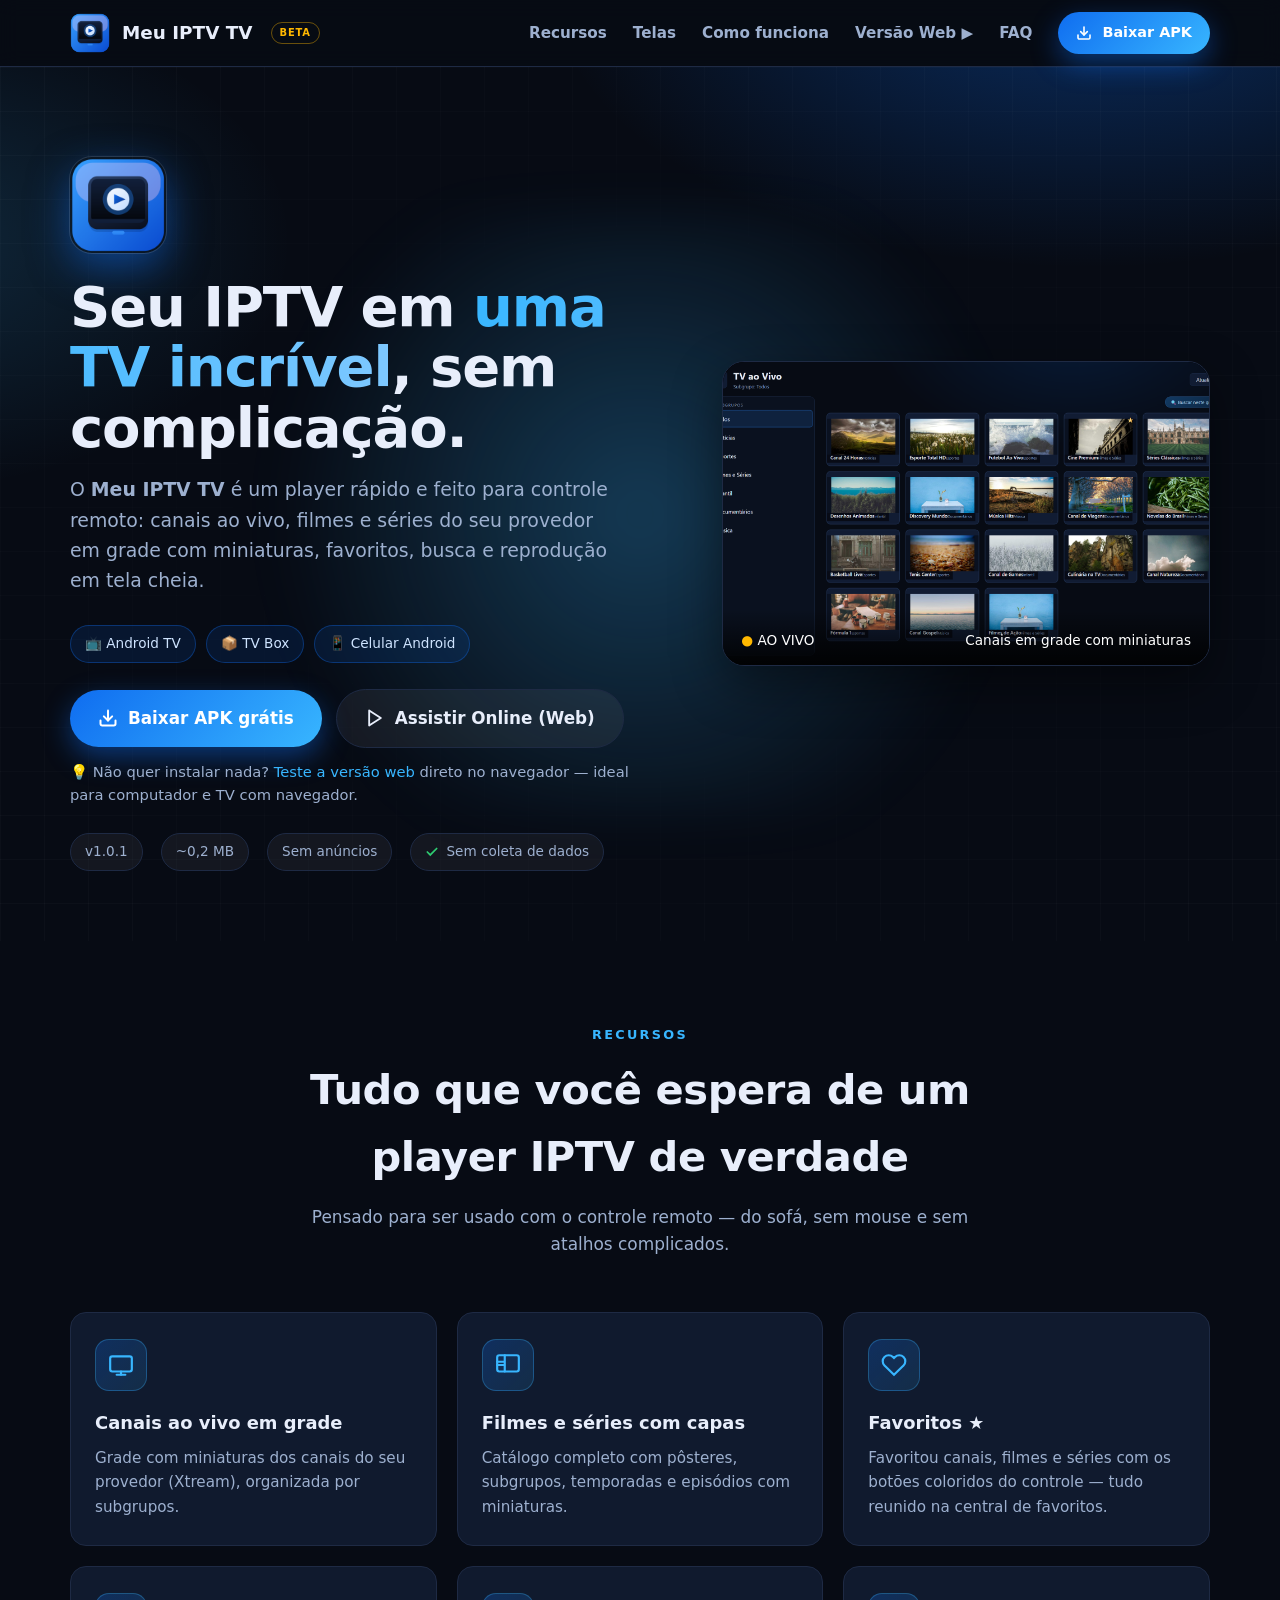
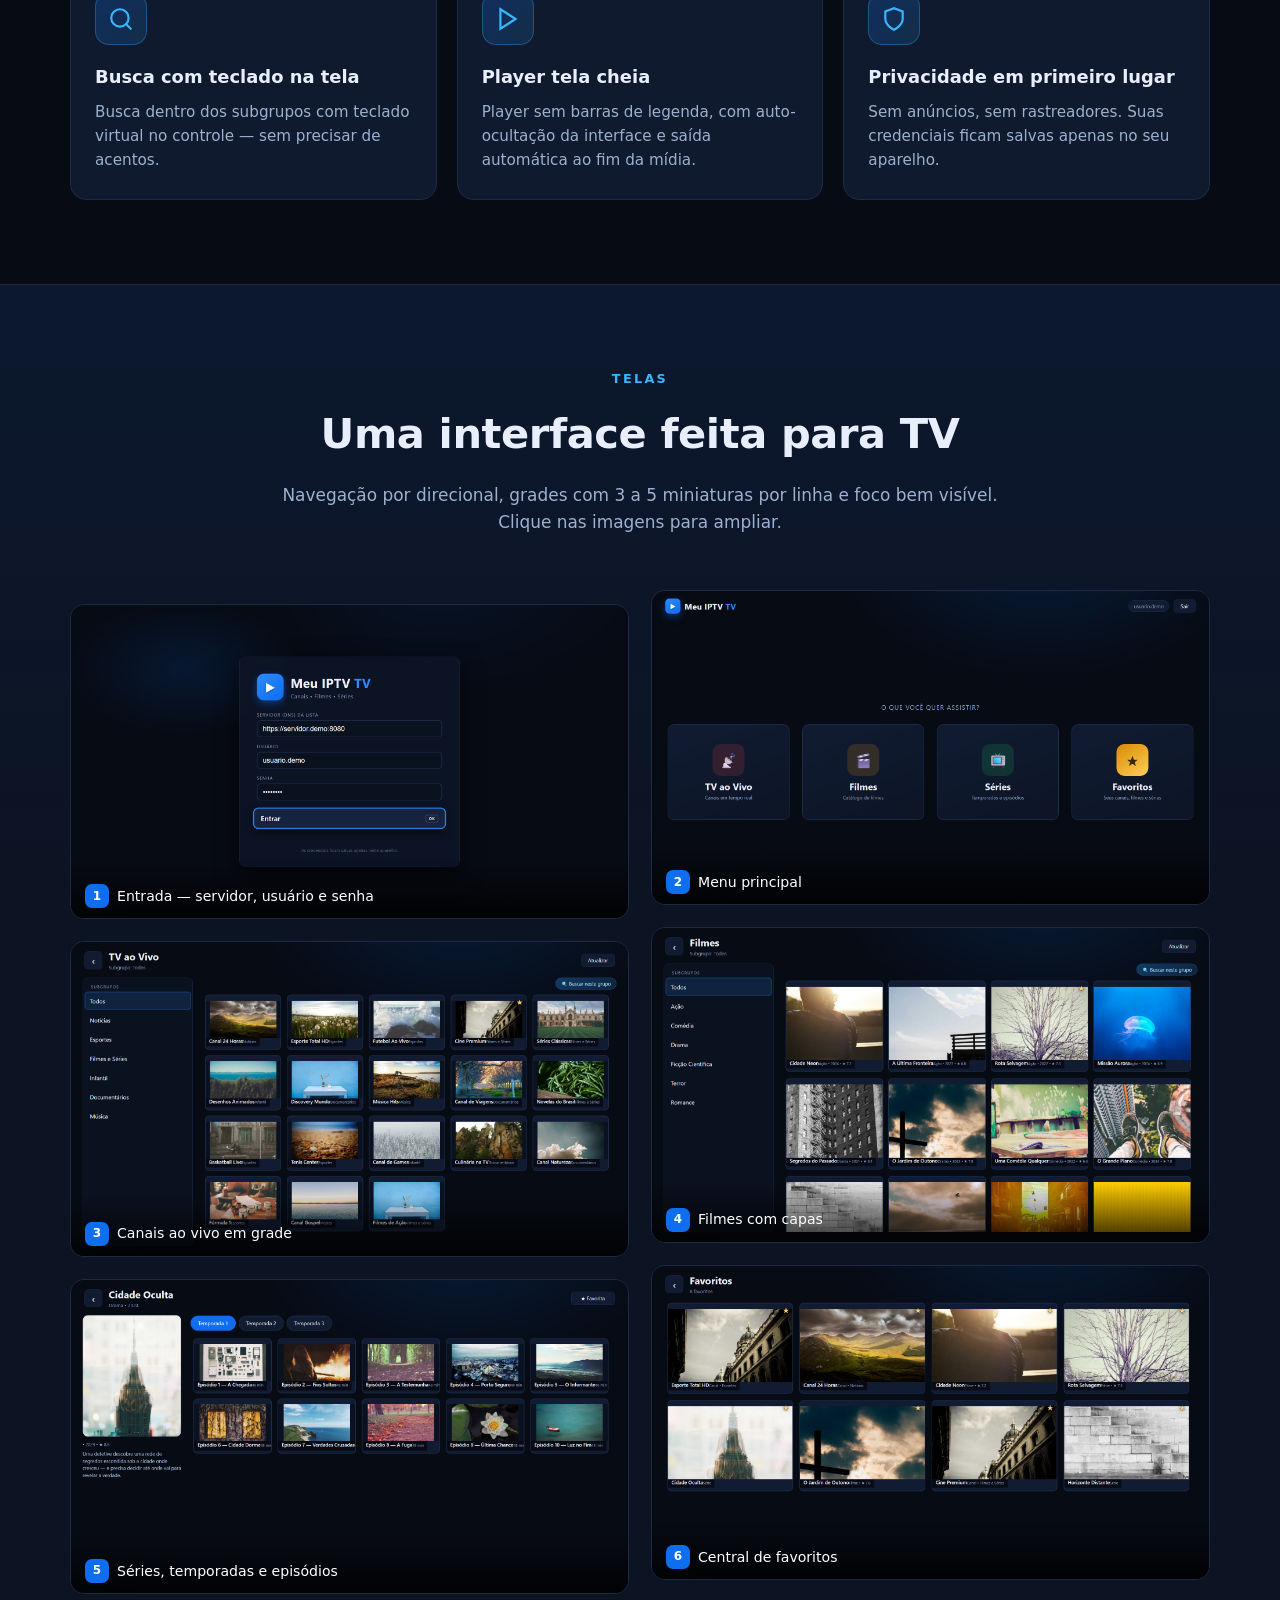
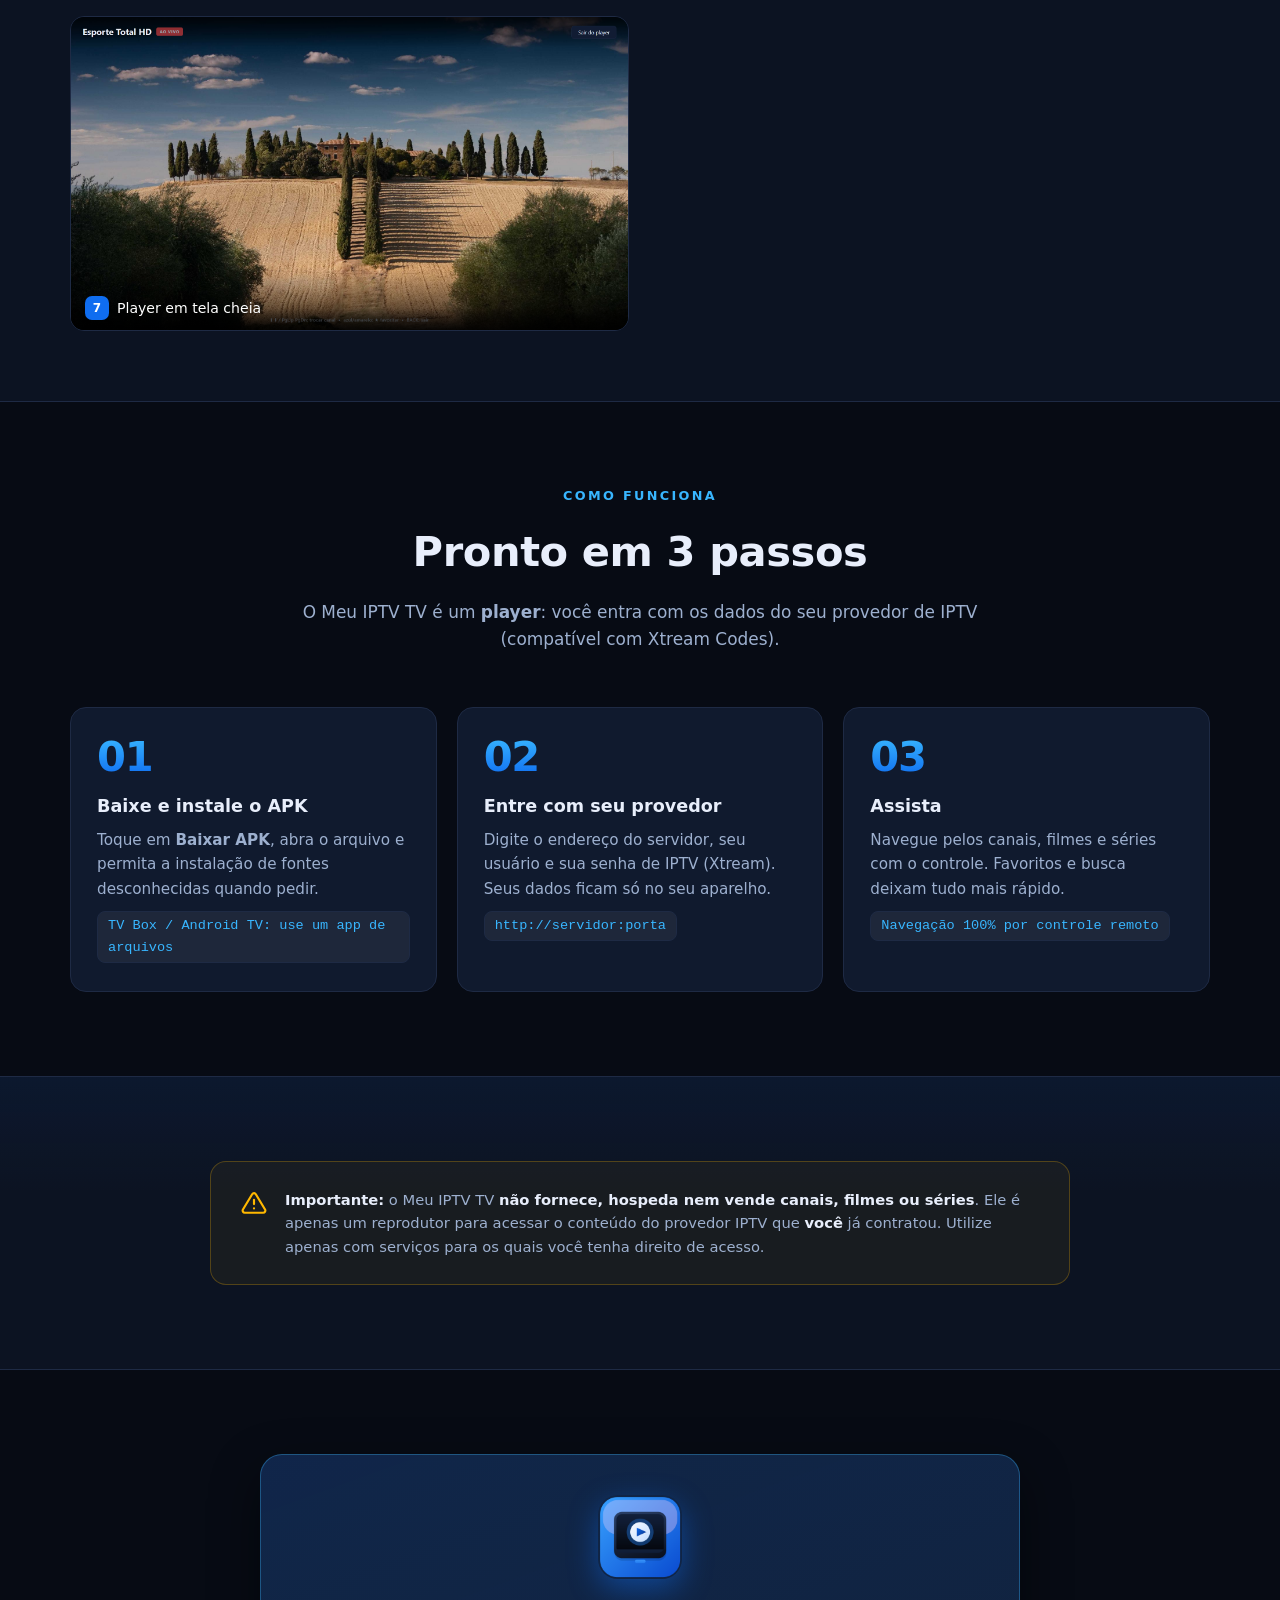
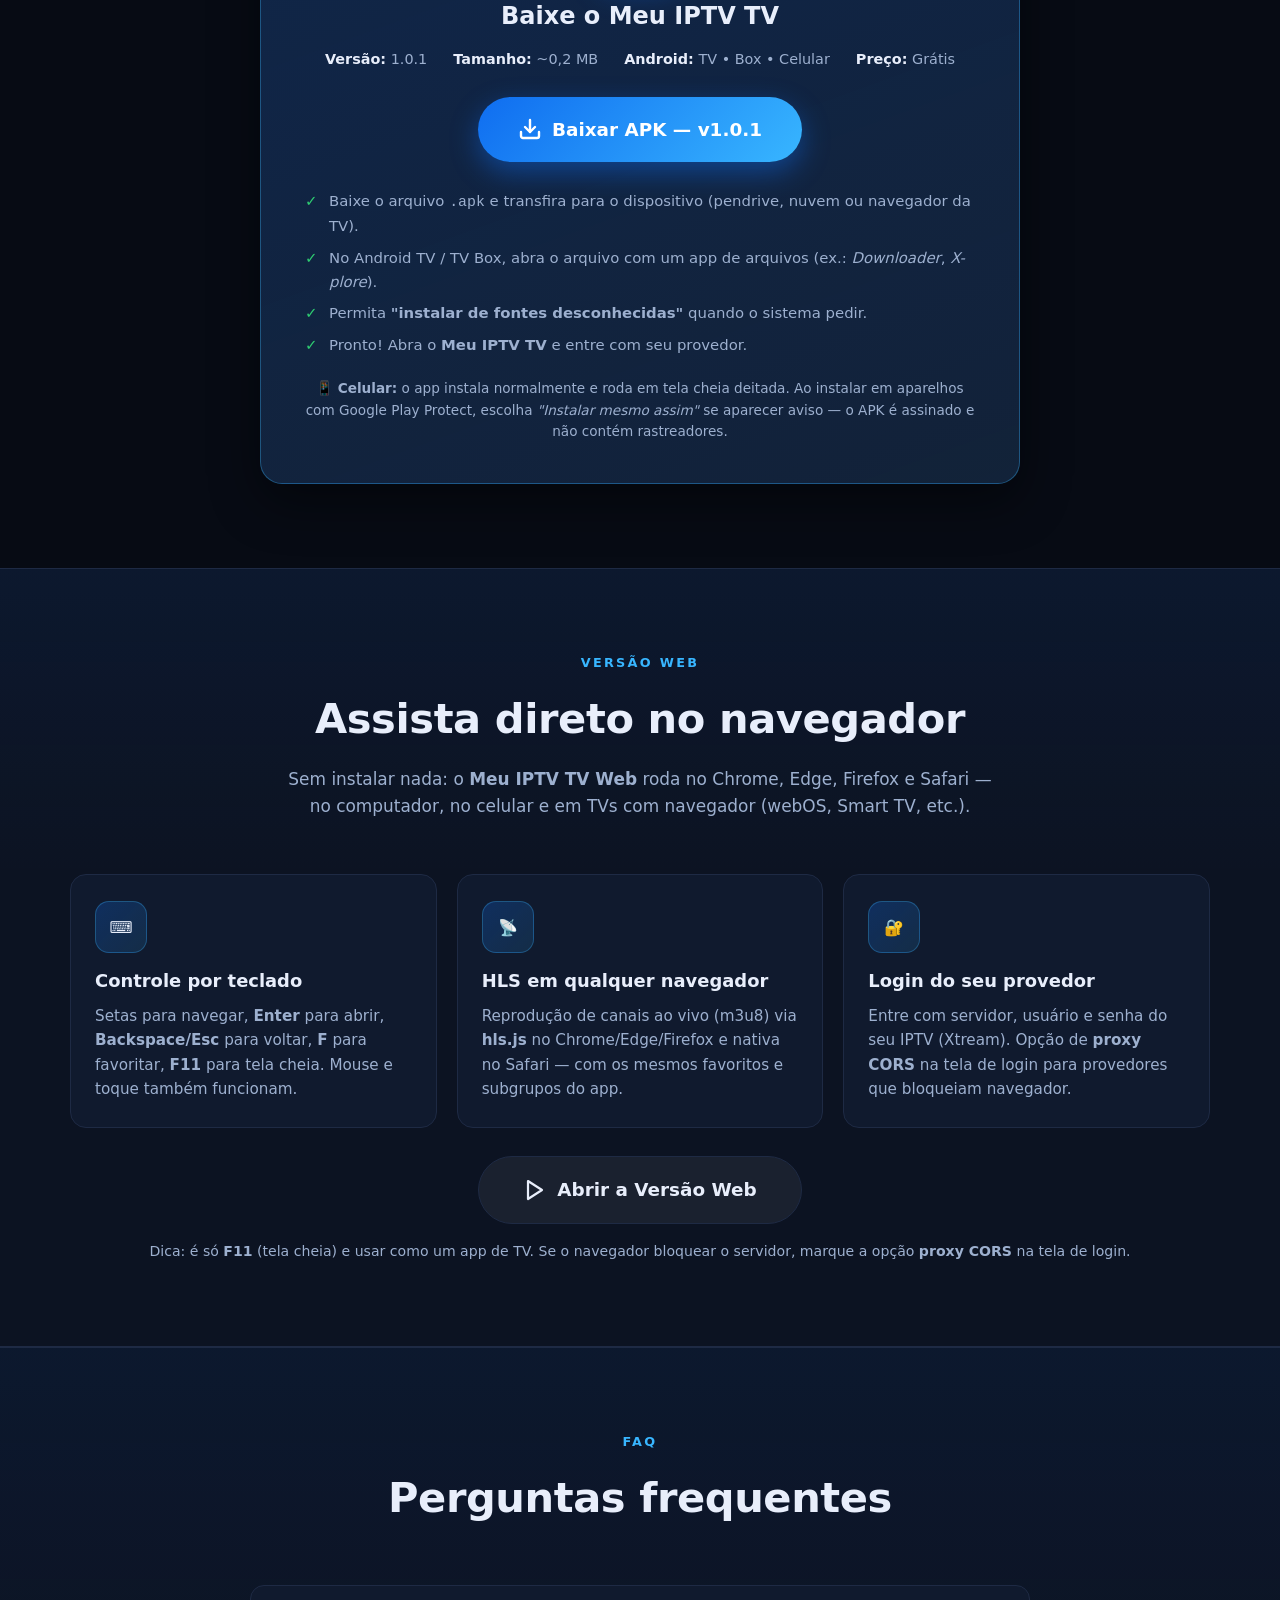
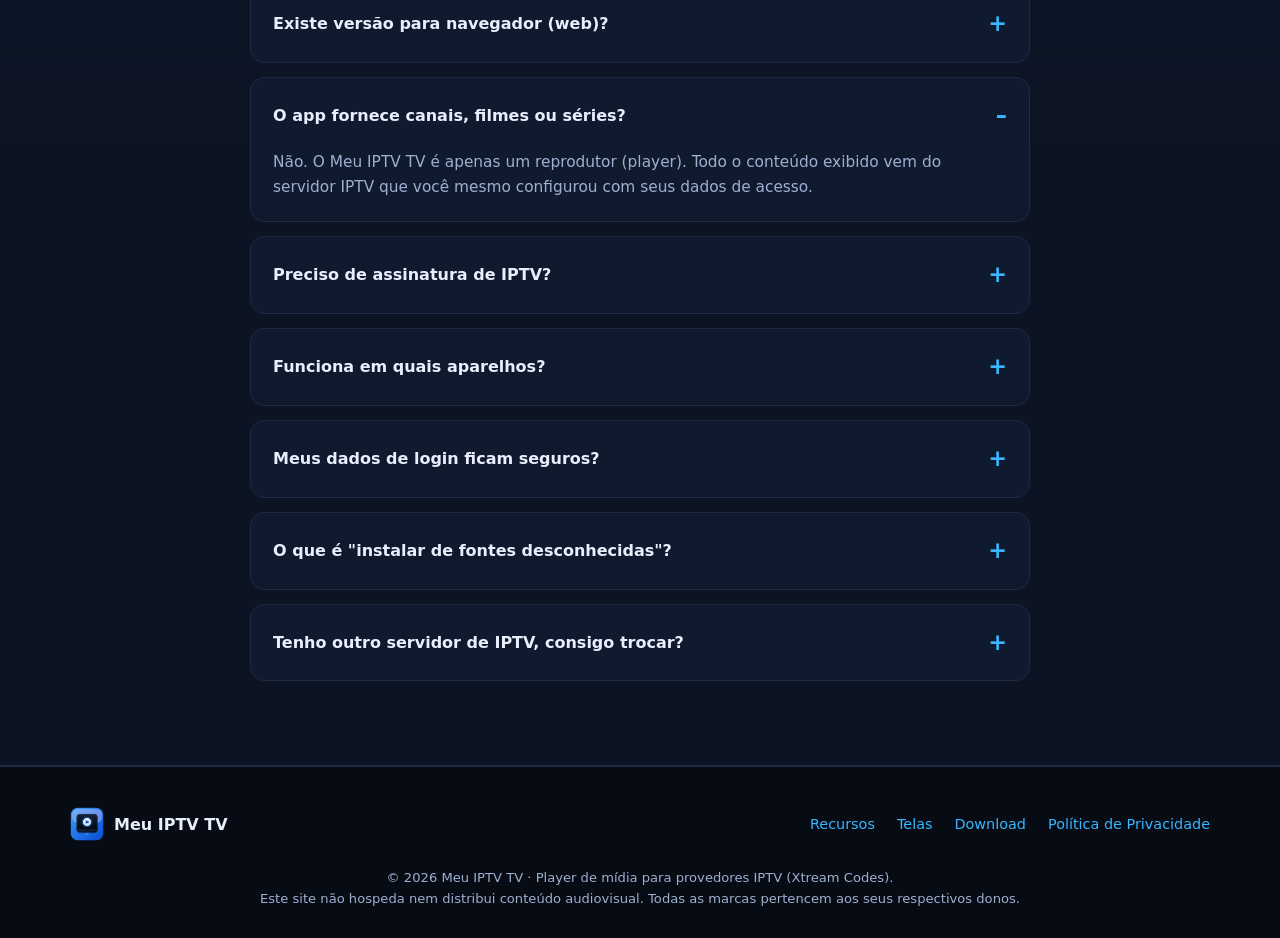
==== index.html @ 22b43715 "Publica site Meu IPTV TV (landing + versao web do app)" ====
<!DOCTYPE html>
<html lang="pt-BR">
<head>
<meta charset="UTF-8">
<meta name="viewport" content="width=device-width, initial-scale=1.0">
<title>Meu IPTV TV — Player IPTV para Android TV, TV Box e Celular</title>
<meta name="description" content="Meu IPTV TV é um player IPTV (Xtream) leve e rápido para Android TV, TV Box, Google TV e celulares. Canais ao vivo, filmes e séries com miniaturas, favoritos e busca. Baixe grátis.">
<meta name="keywords" content="IPTV, player IPTV, Android TV, TV Box, Xtream, canais ao vivo, filmes, séries, Meu IPTV TV">
<meta name="theme-color" content="#070b14">

<!-- Open Graph -->
<meta property="og:type" content="website">
<meta property="og:title" content="Meu IPTV TV — Player IPTV para Android TV e TV Box">
<meta property="og:description" content="Canais ao vivo, filmes e séries em grade com miniaturas. Favoritos, busca e player em tela cheia. Baixe grátis o APK.">
<meta property="og:image" content="assets/img/banner.png">
<meta property="og:locale" content="pt_BR">
<meta name="twitter:card" content="summary_large_image">

<link rel="icon" type="image/png" href="assets/img/icon.png">
<link rel="apple-touch-icon" href="assets/img/icon.png">
<link rel="stylesheet" href="assets/css/style.css">
</head>
<body>

<!-- ======= NAV ======= -->
<header class="nav">
  <div class="container">
    <a class="nav-brand" href="#top">
      <img src="assets/img/icon.png" alt="Meu IPTV TV">
      Meu IPTV TV
      <span class="badge">Beta</span>
    </a>
    <nav class="nav-links">
      <a href="#recursos">Recursos</a>
      <a href="#telas">Telas</a>
      <a href="#como-funciona">Como funciona</a>
      <a href="app/index.html" title="Abrir o app direto no navegador">Versão Web ▶</a>
      <a href="#faq">FAQ</a>
      <a class="btn btn-primary btn-sm" href="#download">
        <svg width="16" height="16" viewBox="0 0 24 24" fill="none" stroke="currentColor" stroke-width="2.4" stroke-linecap="round" stroke-linejoin="round"><path d="M21 15v4a2 2 0 0 1-2 2H5a2 2 0 0 1-2-2v-4"/><polyline points="7 10 12 15 17 10"/><line x1="12" y1="15" x2="12" y2="3"/></svg>
        Baixar APK
      </a>
    </nav>
  </div>
</header>

<!-- ======= HERO ======= -->
<section class="hero" id="top">
  <div class="container">
    <div class="hero-grid">
      <div>
        <img class="hero-icon" src="assets/img/icon.png" alt="Ícone Meu IPTV TV">
        <h1>Seu IPTV em <span>uma TV incrível</span>, sem complicação.</h1>
        <p class="tagline">
          O <strong>Meu IPTV TV</strong> é um player rápido e feito para controle remoto:
          canais ao vivo, filmes e séries do seu provedor em grade com miniaturas,
          favoritos, busca e reprodução em tela cheia.
        </p>

        <div class="devices">
          <span class="chip">📺 Android TV</span>
          <span class="chip">📦 TV Box</span>
          <span class="chip">📱 Celular Android</span>
        </div>

        <div class="hero-cta">
          <a class="btn btn-primary" href="assets/download/MeuIPTV-TV-v1.0.1.apk" download="MeuIPTV-TV-v1.0.1.apk">
            <svg width="20" height="20" viewBox="0 0 24 24" fill="none" stroke="currentColor" stroke-width="2.4" stroke-linecap="round" stroke-linejoin="round"><path d="M21 15v4a2 2 0 0 1-2 2H5a2 2 0 0 1-2-2v-4"/><polyline points="7 10 12 15 17 10"/><line x1="12" y1="15" x2="12" y2="3"/></svg>
            Baixar APK grátis
          </a>
          <a class="btn btn-ghost" href="app/index.html" title="Abrir o app direto neste navegador">
            <svg width="20" height="20" viewBox="0 0 24 24" fill="none" stroke="currentColor" stroke-width="2.2" stroke-linecap="round" stroke-linejoin="round"><polygon points="5 3 19 12 5 21 5 3"/></svg>
            Assistir Online (Web)
          </a>
        </div>
        <p class="hero-sub" style="margin: -14px 0 26px;color:var(--txt-dim);font-size:.92rem">
          💡 Não quer instalar nada? <a href="app/index.html">Teste a versão web</a> direto no navegador — ideal para computador e TV com navegador.
        </p>

        <div class="hero-meta">
          <span class="chip">v1.0.1</span>
          <span class="chip">~0,2 MB</span>
          <span class="chip">Sem anúncios</span>
          <span class="chip"><svg width="14" height="14" viewBox="0 0 24 24" fill="none" stroke="currentColor" stroke-width="3" stroke-linecap="round"><polyline points="20 6 9 17 4 12"/></svg> Sem coleta de dados</span>
        </div>
      </div>

      <div>
        <div class="tv-glow"></div>
        <div class="tv">
          <img src="assets/img/shots/03_canais.png" alt="Grade de canais ao vivo">
          <div class="tv-bar">
            <span><b>●</b> AO VIVO</span>
            <span>Canais em grade com miniaturas</span>
          </div>
        </div>
      </div>
    </div>
  </div>
</section>

<!-- ======= RECURSOS ======= -->
<section id="recursos">
  <div class="container">
    <div class="sec-head">
      <div class="kicker">Recursos</div>
      <h2>Tudo que você espera de um player IPTV de verdade</h2>
      <p>Pensado para ser usado com o controle remoto — do sofá, sem mouse e sem atalhos complicados.</p>
    </div>

    <div class="feats">
      <div class="feat">
        <div class="ico"><svg width="26" height="26" viewBox="0 0 24 24" fill="none" stroke="#38b6ff" stroke-width="2" stroke-linecap="round"><rect x="2" y="4" width="20" height="14" rx="2"/><line x1="8" y1="21" x2="16" y2="21"/><line x1="12" y1="18" x2="12" y2="21"/></svg></div>
        <h3>Canais ao vivo em grade</h3>
        <p>Grade com miniaturas dos canais do seu provedor (Xtream), organizada por subgrupos.</p>
      </div>

      <div class="feat">
        <div class="ico"><svg width="26" height="26" viewBox="0 0 24 24" fill="none" stroke="#38b6ff" stroke-width="2" stroke-linecap="round"><rect x="2" y="3" width="20" height="15" rx="2"/><path d="M9 3v15M2 9h7M2 12h7"/></svg></div>
        <h3>Filmes e séries com capas</h3>
        <p>Catálogo completo com pôsteres, subgrupos, temporadas e episódios com miniaturas.</p>
      </div>

      <div class="feat">
        <div class="ico"><svg width="26" height="26" viewBox="0 0 24 24" fill="none" stroke="#38b6ff" stroke-width="2" stroke-linecap="round"><path d="M20.8 4.6a5.5 5.5 0 0 0-7.8 0L12 5.6l-1-1a5.5 5.5 0 0 0-7.8 7.8l1 1L12 21l7.8-7.6 1-1a5.5 5.5 0 0 0 0-7.8z"/></svg></div>
        <h3>Favoritos ★</h3>
        <p>Favoritou canais, filmes e séries com os botões coloridos do controle — tudo reunido na central de favoritos.</p>
      </div>

      <div class="feat">
        <div class="ico"><svg width="26" height="26" viewBox="0 0 24 24" fill="none" stroke="#38b6ff" stroke-width="2" stroke-linecap="round"><circle cx="11" cy="11" r="8"/><line x1="21" y1="21" x2="16.65" y2="16.65"/></svg></div>
        <h3>Busca com teclado na tela</h3>
        <p>Busca dentro dos subgrupos com teclado virtual no controle — sem precisar de acentos.</p>
      </div>

      <div class="feat">
        <div class="ico"><svg width="26" height="26" viewBox="0 0 24 24" fill="none" stroke="#38b6ff" stroke-width="2" stroke-linecap="round"><polygon points="5 3 19 12 5 21 5 3"/></svg></div>
        <h3>Player tela cheia</h3>
        <p>Player sem barras de legenda, com auto-ocultação da interface e saída automática ao fim da mídia.</p>
      </div>

      <div class="feat">
        <div class="ico"><svg width="26" height="26" viewBox="0 0 24 24" fill="none" stroke="#38b6ff" stroke-width="2" stroke-linecap="round"><path d="M12 22s8-4 8-10V5l-8-3-8 3v7c0 6 8 10 8 10z"/></svg></div>
        <h3>Privacidade em primeiro lugar</h3>
        <p>Sem anúncios, sem rastreadores. Suas credenciais ficam salvas apenas no seu aparelho.</p>
      </div>
    </div>
  </div>
</section>

<!-- ======= TELAS ======= -->
<section class="bg-soft" id="telas">
  <div class="container">
    <div class="sec-head">
      <div class="kicker">Telas</div>
      <h2>Uma interface feita para TV</h2>
      <p>Navegação por direcional, grades com 3 a 5 miniaturas por linha e foco bem visível. Clique nas imagens para ampliar.</p>
    </div>

    <div class="shots">
      <figure class="shot">
        <img src="assets/img/shots/01_login.png" alt="Tela de login — servidor, usuário e senha" loading="lazy">
        <figcaption><span class="n">1</span> Entrada — servidor, usuário e senha</figcaption>
      </figure>
      <figure class="shot">
        <img src="assets/img/shots/02_menu.png" alt="Menu principal do aplicativo" loading="lazy">
        <figcaption><span class="n">2</span> Menu principal</figcaption>
      </figure>
      <figure class="shot">
        <img src="assets/img/shots/03_canais.png" alt="Canais ao vivo em grade com miniaturas" loading="lazy">
        <figcaption><span class="n">3</span> Canais ao vivo em grade</figcaption>
      </figure>
      <figure class="shot">
        <img src="assets/img/shots/04_filmes.png" alt="Filmes com capas e subgrupos" loading="lazy">
        <figcaption><span class="n">4</span> Filmes com capas</figcaption>
      </figure>
      <figure class="shot">
        <img src="assets/img/shots/05_serie.png" alt="Séries com temporadas e episódios" loading="lazy">
        <figcaption><span class="n">5</span> Séries, temporadas e episódios</figcaption>
      </figure>
      <figure class="shot">
        <img src="assets/img/shots/06_favoritos.png" alt="Central de favoritos" loading="lazy">
        <figcaption><span class="n">6</span> Central de favoritos</figcaption>
      </figure>
      <figure class="shot">
        <img src="assets/img/shots/07_player.png" alt="Player em tela cheia" loading="lazy">
        <figcaption><span class="n">7</span> Player em tela cheia</figcaption>
      </figure>
    </div>
  </div>
</section>

<!-- ======= COMO FUNCIONA ======= -->
<section id="como-funciona">
  <div class="container">
    <div class="sec-head">
      <div class="kicker">Como funciona</div>
      <h2>Pronto em 3 passos</h2>
      <p>O Meu IPTV TV é um <strong>player</strong>: você entra com os dados do seu provedor de IPTV (compatível com Xtream Codes).</p>
    </div>

    <div class="steps">
      <div class="step">
        <h3>Baixe e instale o APK</h3>
        <p>Toque em <strong>Baixar APK</strong>, abra o arquivo e permita a instalação de fontes desconhecidas quando pedir.</p>
        <code>TV Box / Android TV: use um app de arquivos</code>
      </div>
      <div class="step">
        <h3>Entre com seu provedor</h3>
        <p>Digite o endereço do servidor, seu usuário e sua senha de IPTV (Xtream). Seus dados ficam só no seu aparelho.</p>
        <code>http://servidor:porta</code>
      </div>
      <div class="step">
        <h3>Assista</h3>
        <p>Navegue pelos canais, filmes e séries com o controle. Favoritos e busca deixam tudo mais rápido.</p>
        <code>Navegação 100% por controle remoto</code>
      </div>
    </div>
  </div>
</section>

<!-- ======= AVISO ======= -->
<section class="bg-soft">
  <div class="container">
    <div class="legal">
      <svg width="26" height="26" viewBox="0 0 24 24" fill="none" stroke="currentColor" stroke-width="2" stroke-linecap="round"><path d="M10.3 3.9 1.8 18a2 2 0 0 0 1.7 3h17a2 2 0 0 0 1.7-3L13.7 3.9a2 2 0 0 0-3.4 0z"/><line x1="12" y1="9" x2="12" y2="13"/><line x1="12" y1="17" x2="12.01" y2="17"/></svg>
      <p>
        <b>Importante:</b> o Meu IPTV TV <b>não fornece, hospeda nem vende canais, filmes ou séries</b>.
        Ele é apenas um reprodutor para acessar o conteúdo do provedor IPTV que <b>você</b> já contratou.
        Utilize apenas com serviços para os quais você tenha direito de acesso.
      </p>
    </div>
  </div>
</section>

<!-- ======= DOWNLOAD ======= -->
<section id="download">
  <div class="container">
    <div class="dl-wrap">
      <img src="assets/img/icon.png" alt="" style="width:84px;height:84px;border-radius:20px;margin:0 auto 18px;box-shadow:0 10px 30px rgba(15,109,240,.45);">
      <h3>Baixe o Meu IPTV TV</h3>
      <div class="ver">
        <span><b>Versão:</b> 1.0.1</span>
        <span><b>Tamanho:</b> ~0,2 MB</span>
        <span><b>Android:</b> TV • Box • Celular</span>
        <span><b>Preço:</b> Grátis</span>
      </div>

      <a class="btn btn-primary dl-big" href="assets/download/MeuIPTV-TV-v1.0.1.apk" download="MeuIPTV-TV-v1.0.1.apk">
        <svg width="24" height="24" viewBox="0 0 24 24" fill="none" stroke="currentColor" stroke-width="2.4" stroke-linecap="round" stroke-linejoin="round"><path d="M21 15v4a2 2 0 0 1-2 2H5a2 2 0 0 1-2-2v-4"/><polyline points="7 10 12 15 17 10"/><line x1="12" y1="15" x2="12" y2="3"/></svg>
        Baixar APK — v1.0.1
      </a>

      <ol class="steps-mini">
        <li>Baixe o arquivo <code>.apk</code> e transfira para o dispositivo (pendrive, nuvem ou navegador da TV).</li>
        <li>No Android TV / TV Box, abra o arquivo com um app de arquivos (ex.: <em>Downloader</em>, <em>X-plore</em>).</li>
        <li>Permita <strong>"instalar de fontes desconhecidas"</strong> quando o sistema pedir.</li>
        <li>Pronto! Abra o <strong>Meu IPTV TV</strong> e entre com seu provedor.</li>
      </ol>

      <p class="dl-note">📱 <b>Celular:</b> o app instala normalmente e roda em tela cheia deitada.
      Ao instalar em aparelhos com Google Play Protect, escolha <em>"Instalar mesmo assim"</em> se aparecer aviso — o APK é assinado e não contém rastreadores.</p>
    </div>
  </div>
</section>

<!-- ======= VERSÃO WEB ======= -->
<section class="bg-soft" id="web">
  <div class="container">
    <div class="sec-head">
      <div class="kicker">Versão Web</div>
      <h2>Assista direto no navegador</h2>
      <p>Sem instalar nada: o <strong>Meu IPTV TV Web</strong> roda no Chrome, Edge, Firefox e Safari — no computador, no celular e em TVs com navegador (webOS, Smart TV, etc.).</p>
    </div>

    <div style="display:grid;grid-template-columns:repeat(auto-fit,minmax(300px,1fr));gap:20px;margin-bottom:28px">
      <div class="feat"><div class="ico" style="margin-bottom:14px">⌨️</div>
        <h3>Controle por teclado</h3>
        <p>Setas para navegar, <b>Enter</b> para abrir, <b>Backspace/Esc</b> para voltar, <b>F</b> para favoritar, <b>F11</b> para tela cheia. Mouse e toque também funcionam.</p>
      </div>
      <div class="feat"><div class="ico" style="margin-bottom:14px">📡</div>
        <h3>HLS em qualquer navegador</h3>
        <p>Reprodução de canais ao vivo (m3u8) via <b>hls.js</b> no Chrome/Edge/Firefox e nativa no Safari — com os mesmos favoritos e subgrupos do app.</p>
      </div>
      <div class="feat"><div class="ico" style="margin-bottom:14px">🔐</div>
        <h3>Login do seu provedor</h3>
        <p>Entre com servidor, usuário e senha do seu IPTV (Xtream). Opção de <b>proxy CORS</b> na tela de login para provedores que bloqueiam navegador.</p>
      </div>
    </div>

    <div style="text-align:center">
      <a class="btn btn-ghost" href="app/index.html" style="font-size:1.15rem;padding:18px 44px">
        <svg width="24" height="24" viewBox="0 0 24 24" fill="none" stroke="currentColor" stroke-width="2.2" stroke-linecap="round" stroke-linejoin="round"><polygon points="5 3 19 12 5 21 5 3"/></svg>
        Abrir a Versão Web
      </a>
      <p style="margin-top:16px;color:var(--txt-dim);font-size:.88rem">Dica: é só <b>F11</b> (tela cheia) e usar como um app de TV. Se o navegador bloquear o servidor, marque a opção <b>proxy CORS</b> na tela de login.</p>
    </div>
  </div>
</section>

<!-- ======= FAQ ======= -->
<section class="bg-soft" id="faq">
  <div class="container">
    <div class="sec-head">
      <div class="kicker">FAQ</div>
      <h2>Perguntas frequentes</h2>
    </div>

    <div class="faq">
      <details>
        <summary>Existe versão para navegador (web)?</summary>
        <p>Sim! Clique em <strong>▶ Versão Web</strong> no menu (ou em <a href="app/index.html">app/index.html</a>) para usar o app direto no navegador — ótimo para testar sem instalar e para computador. Seu provedor IPTV precisa permitir acesso pelo navegador; se bloquear, marque <strong>proxy CORS</strong> na tela de login. Na TV, o <a href="#download">APK</a> continua sendo a opção mais estável.</p>
      </details>
      <details open>
        <summary>O app fornece canais, filmes ou séries?</summary>
        <p>Não. O Meu IPTV TV é apenas um reprodutor (player). Todo o conteúdo exibido vem do servidor IPTV que você mesmo configurou com seus dados de acesso.</p>
      </details>
      <details>
        <summary>Preciso de assinatura de IPTV?</summary>
        <p>Sim. Você precisa de uma assinatura ativa de um provedor de IPTV compatível com Xtream Codes (DNS/servidor, usuário e senha).</p>
      </details>
      <details>
        <summary>Funciona em quais aparelhos?</summary>
        <p>Android TV, Google TV, TV Box Android e celulares/tablets Android (Android 5.0 ou superior). Interface otimizada para controle remoto.</p>
      </details>
      <details>
        <summary>Meus dados de login ficam seguros?</summary>
        <p>Sim. As credenciais e os favoritos ficam armazenados apenas no armazenamento local do aparelho. O app não coleta, envia nem compartilha nenhuma informação. Veja a <a href="privacidade.html">Política de Privacidade</a>.</p>
      </details>
      <details>
        <summary>O que é "instalar de fontes desconhecidas"?</summary>
        <p>Como o APK é distribuído fora da Play Store, o Android pede uma permissão única para instalar. Basta tocar em <em>Configurações</em> → permitir o app de arquivos que você está usando e voltar para instalar. É gratuito e sem anúncios.</p>
      </details>
      <details>
        <summary>Tenho outro servidor de IPTV, consigo trocar?</summary>
        <p>Sim, é só sair e entrar novamente com os novos dados (servidor, usuário e senha) na tela inicial.</p>
      </details>
    </div>
  </div>
</section>

<!-- ======= RODAPÉ ======= -->
<footer>
  <div class="container">
    <div class="foot-grid">
      <div class="logo">
        <img src="assets/img/icon.png" alt="Meu IPTV TV">
        Meu IPTV TV
      </div>
      <nav class="foot-links">
        <a href="#recursos">Recursos</a>
        <a href="#telas">Telas</a>
        <a href="#download">Download</a>
        <a href="privacidade.html">Política de Privacidade</a>
      </nav>
    </div>
    <p class="foot-copy">
      © <span id="year">2026</span> Meu IPTV TV · Player de mídia para provedores IPTV (Xtream Codes).<br>
      Este site não hospeda nem distribui conteúdo audiovisual. Todas as marcas pertencem aos seus respectivos donos.
    </p>
  </div>
</footer>

<!-- ======= LIGHTBOX ======= -->
<div class="lightbox" id="lightbox" role="dialog" aria-label="Imagem ampliada">
  <button class="lb-close" aria-label="Fechar">&times;</button>
  <img src="" alt="">
  <div class="lb-cap"></div>
</div>

<script src="assets/js/app.js"></script>
</body>
</html>
---- assets/css/style.css ----
/* ============================================================
   Meu IPTV TV — Site de divulgação (GitHub Pages)
   Dark theme · TV-style · Responsivo
   ============================================================ */

:root {
  --bg: #070b14;
  --bg-soft: #0c1322;
  --bg-card: #101a2e;
  --line: #1e2a44;
  --txt: #e8eefb;
  --txt-dim: #9db0cf;
  --brand: #0f6df0;
  --brand-2: #38b6ff;
  --accent: #ffb800;
  --ok: #2ecc71;
  --radius: 16px;
  --shadow: 0 18px 50px rgba(0, 0, 0, .45);
  --font: "Segoe UI", system-ui, -apple-system, Roboto, "Helvetica Neue", Arial, sans-serif;
}

* { margin: 0; padding: 0; box-sizing: border-box; }

html { scroll-behavior: smooth; }

body {
  font-family: var(--font);
  background: var(--bg);
  color: var(--txt);
  line-height: 1.6;
  -webkit-font-smoothing: antialiased;
}

a { color: var(--brand-2); text-decoration: none; }
a:hover { text-decoration: underline; }

img { max-width: 100%; display: block; }

.container { width: min(1140px, 92%); margin-inline: auto; }

/* ---------- Botões ---------- */
.btn {
  display: inline-flex;
  align-items: center;
  gap: 10px;
  padding: 15px 28px;
  border-radius: 999px;
  font-size: 1.05rem;
  font-weight: 700;
  border: none;
  cursor: pointer;
  transition: transform .15s ease, box-shadow .15s ease, filter .15s ease;
  text-decoration: none !important;
}
.btn svg { flex: none; }
.btn:hover { transform: translateY(-2px); filter: brightness(1.06); }

.btn-primary {
  background: linear-gradient(135deg, var(--brand), var(--brand-2));
  color: #fff;
  box-shadow: 0 10px 28px rgba(15, 109, 240, .45);
}
.btn-ghost {
  background: rgba(255, 255, 255, .06);
  color: var(--txt);
  border: 1px solid var(--line);
}
.btn-ghost:hover { background: rgba(255, 255, 255, .1); }

.btn-sm { padding: 9px 18px; font-size: .9rem; }

/* ---------- Navegação ---------- */
.nav {
  position: sticky;
  top: 0;
  z-index: 50;
  background: rgba(7, 11, 20, .82);
  backdrop-filter: blur(10px);
  border-bottom: 1px solid var(--line);
}
.nav .container {
  display: flex;
  align-items: center;
  justify-content: space-between;
  height: 66px;
}
.nav-brand {
  display: flex;
  align-items: center;
  gap: 12px;
  color: var(--txt);
  font-weight: 800;
  font-size: 1.15rem;
  text-decoration: none !important;
}
.nav-brand img { width: 40px; height: 40px; border-radius: 10px; }
.nav-brand .badge {
  font-size: .62rem;
  font-weight: 700;
  letter-spacing: .08em;
  text-transform: uppercase;
  color: var(--accent);
  border: 1px solid rgba(255, 184, 0, .4);
  padding: 2px 8px;
  border-radius: 999px;
  margin-left: 6px;
}
.nav-links { display: flex; align-items: center; gap: 26px; }
.nav-links a:not(.btn) { color: var(--txt-dim); font-weight: 600; font-size: .95rem; }
.nav-links a:not(.btn):hover { color: #fff; text-decoration: none; }

/* ---------- Hero ---------- */
.hero {
  position: relative;
  padding: 90px 0 70px;
  overflow: hidden;
  background:
    radial-gradient(900px 480px at 85% -10%, rgba(15, 109, 240, .35), transparent 60%),
    radial-gradient(700px 420px at -10% 20%, rgba(56, 182, 255, .18), transparent 60%),
    var(--bg);
}
.hero::after {
  content: "";
  position: absolute;
  inset: 0;
  background-image:
    linear-gradient(rgba(255,255,255,.025) 1px, transparent 1px),
    linear-gradient(90deg, rgba(255,255,255,.025) 1px, transparent 1px);
  background-size: 44px 44px;
  mask-image: radial-gradient(ellipse at center, transparent 30%, black 90%);
  pointer-events: none;
}
.hero .container { position: relative; z-index: 1; }

.hero-grid {
  display: grid;
  grid-template-columns: 1.1fr .9fr;
  gap: 56px;
  align-items: center;
}

.hero-icon {
  width: 96px;
  height: 96px;
  border-radius: 22px;
  box-shadow: 0 14px 40px rgba(15, 109, 240, .5);
  margin-bottom: 24px;
  outline: 1px solid rgba(255,255,255,.12);
}

.hero h1 {
  font-size: clamp(2.2rem, 5vw, 3.5rem);
  line-height: 1.08;
  letter-spacing: -.02em;
  margin-bottom: 16px;
}
.hero h1 span { background: linear-gradient(90deg, var(--brand-2), #7ec8ff); -webkit-background-clip: text; background-clip: text; color: transparent; }
.hero p.tagline {
  font-size: 1.18rem;
  color: var(--txt-dim);
  max-width: 540px;
  margin-bottom: 30px;
}
.hero-cta { display: flex; flex-wrap: wrap; gap: 14px; align-items: center; margin-bottom: 26px; }

.hero-meta { display: flex; flex-wrap: wrap; gap: 18px; color: var(--txt-dim); font-size: .9rem; }
.hero-meta b { color: var(--txt); font-weight: 600; }
.chip {
  display: inline-flex; align-items: center; gap: 7px;
  background: rgba(255,255,255,.05);
  border: 1px solid var(--line);
  padding: 7px 14px; border-radius: 999px;
  font-size: .85rem; color: var(--txt-dim);
}
.chip svg { color: var(--ok); }

/* Dispositivos */
.devices { display: flex; gap: 10px; flex-wrap: wrap; margin-bottom: 26px; }
.devices .chip { background: rgba(15,109,240,.12); border-color: rgba(15,109,240,.35); color: #cfe4ff; }

/* ---------- Card de tela (hero) ---------- */
.tv {
  position: relative;
  border-radius: 22px;
  overflow: hidden;
  border: 1px solid var(--line);
  box-shadow: var(--shadow);
  background: #000;
  aspect-ratio: 16/10;
}
.tv img { width: 100%; height: 100%; object-fit: cover; }
.tv .tv-bar {
  position: absolute; left: 0; right: 0; bottom: 0;
  padding: 20px 18px 14px;
  background: linear-gradient(transparent, rgba(0,0,0,.85));
  font-size: .85rem; color: #fff; display: flex; justify-content: space-between; gap: 10px;
}
.tv .tv-bar b { color: var(--accent); }
.tv-glow {
  position: absolute; inset: 8%;
  border-radius: 30px;
  background: radial-gradient(circle, rgba(56,182,255,.28), transparent 65%);
  filter: blur(26px);
  z-index: -1;
}

/* ---------- Seções ---------- */
section { padding: 84px 0; }
.sec-head { text-align: center; max-width: 720px; margin: 0 auto 54px; }
.sec-head .kicker {
  color: var(--brand-2);
  font-weight: 800;
  text-transform: uppercase;
  letter-spacing: .18em;
  font-size: .8rem;
  margin-bottom: 12px;
}
.sec-head h2 { font-size: clamp(1.8rem, 3.6vw, 2.6rem); letter-spacing: -.01em; margin-bottom: 14px; }
.sec-head p { color: var(--txt-dim); font-size: 1.06rem; }

.bg-soft { background: linear-gradient(180deg, rgba(15,109,240,.06), transparent 40%), var(--bg-soft); border-block: 1px solid var(--line); }

/* ---------- Recursos ---------- */
.feats { display: grid; grid-template-columns: repeat(3, 1fr); gap: 20px; }
.feat {
  background: var(--bg-card);
  border: 1px solid var(--line);
  border-radius: var(--radius);
  padding: 26px 24px;
  transition: transform .18s ease, border-color .18s ease;
}
.feat:hover { transform: translateY(-4px); border-color: rgba(56,182,255,.5); }
.feat .ico {
  width: 52px; height: 52px; border-radius: 14px;
  display: grid; place-items: center;
  background: linear-gradient(135deg, rgba(15,109,240,.25), rgba(56,182,255,.12));
  border: 1px solid rgba(56,182,255,.3);
  margin-bottom: 18px;
}
.feat h3 { font-size: 1.12rem; margin-bottom: 8px; }
.feat p { color: var(--txt-dim); font-size: .95rem; }

/* ---------- Galeria ---------- */
.shots { display: grid; grid-template-columns: repeat(2, 1fr); gap: 22px; }
.shot {
  border-radius: 14px;
  overflow: hidden;
  border: 1px solid var(--line);
  background: #000;
  cursor: zoom-in;
  position: relative;
  transition: transform .18s ease, box-shadow .18s ease;
}
.shot:hover { transform: scale(1.015); box-shadow: var(--shadow); }
.shot img { aspect-ratio: 16/9; object-fit: cover; width: 100%; }
.shot figcaption {
  position: absolute; left: 0; right: 0; bottom: 0;
  padding: 26px 14px 10px;
  background: linear-gradient(transparent, rgba(0,0,0,.8));
  font-size: .88rem; color: #fff;
  display: flex; align-items: center; gap: 8px;
}
.shot figcaption .n {
  width: 24px; height: 24px; flex: none;
  display: grid; place-items: center;
  background: var(--brand); border-radius: 7px;
  font-size: .75rem; font-weight: 800;
}
.shot:nth-child(odd) { transform: translateY(14px); }
.shot:nth-child(odd):hover { transform: translateY(10px) scale(1.015); }

/* ---------- Como funciona ---------- */
.steps { display: grid; grid-template-columns: repeat(3, 1fr); gap: 20px; counter-reset: step; }
.step {
  background: var(--bg-card);
  border: 1px solid var(--line);
  border-radius: var(--radius);
  padding: 28px 26px;
  position: relative;
}
.step::before {
  counter-increment: step;
  content: counter(step, decimal-leading-zero);
  font-size: 2.6rem;
  font-weight: 800;
  letter-spacing: -.03em;
  background: linear-gradient(180deg, var(--brand-2), var(--brand));
  -webkit-background-clip: text; background-clip: text; color: transparent;
  line-height: 1;
  display: block; margin-bottom: 14px;
}
.step h3 { font-size: 1.1rem; margin-bottom: 8px; }
.step p { color: var(--txt-dim); font-size: .95rem; }
.step code {
  display: inline-block; margin-top: 10px;
  background: rgba(255,255,255,.06);
  border: 1px solid var(--line);
  padding: 3px 10px; border-radius: 8px;
  font-size: .85rem; color: var(--brand-2);
}

/* ---------- Download ---------- */
.dl-wrap {
  max-width: 760px; margin: 0 auto;
  background: linear-gradient(160deg, rgba(15,109,240,.14), rgba(56,182,255,.05)), var(--bg-card);
  border: 1px solid rgba(56,182,255,.35);
  border-radius: 22px;
  padding: 40px;
  text-align: center;
  box-shadow: var(--shadow);
}
.dl-wrap h3 { font-size: 1.5rem; margin-bottom: 8px; }
.dl-wrap .ver {
  display: flex; justify-content: center; gap: 26px; flex-wrap: wrap;
  color: var(--txt-dim); font-size: .9rem; margin: 12px 0 26px;
}
.dl-wrap .ver b { color: var(--txt); }
.dl-big { font-size: 1.15rem; padding: 18px 40px; margin-bottom: 8px; }
.dl-note { color: var(--txt-dim); font-size: .85rem; margin-top: 16px; }
.dl-note a { color: var(--brand-2); }

.steps-mini { display: flex; flex-direction: column; gap: 8px; margin: 20px 0; text-align: left; }
.steps-mini li { list-style: none; color: var(--txt-dim); font-size: .93rem; padding-left: 28px; position: relative; }
.steps-mini li::before {
  content: "✓";
  position: absolute; left: 4px; top: 0;
  color: var(--ok); font-weight: 800;
}

/* ---------- Aviso legal ---------- */
.legal {
  max-width: 860px; margin: 0 auto;
  background: rgba(255, 184, 0, .05);
  border: 1px solid rgba(255, 184, 0, .25);
  border-radius: var(--radius);
  padding: 26px 30px;
  display: flex; gap: 18px;
}
.legal svg { flex: none; margin-top: 2px; color: var(--accent); }
.legal p { color: var(--txt-dim); font-size: .92rem; }
.legal b { color: var(--txt); }

/* ---------- FAQ ---------- */
.faq { max-width: 780px; margin: 0 auto; display: flex; flex-direction: column; gap: 14px; }
details {
  background: var(--bg-card);
  border: 1px solid var(--line);
  border-radius: 14px;
  padding: 4px 22px;
}
summary {
  cursor: pointer;
  padding: 16px 0;
  font-weight: 700;
  list-style: none;
  display: flex; justify-content: space-between; align-items: center; gap: 14px;
}
summary::-webkit-details-marker { display: none; }
summary::after { content: "+"; font-size: 1.4rem; color: var(--brand-2); transition: transform .2s; }
details[open] summary::after { content: "–"; }
details p { color: var(--txt-dim); padding: 0 0 18px; font-size: .96rem; }

/* ---------- Rodapé ---------- */
footer { border-top: 1px solid var(--line); padding: 40px 0 30px; }
.foot-grid { display: flex; flex-wrap: wrap; justify-content: space-between; align-items: center; gap: 18px; }
footer .logo { display: flex; align-items: center; gap: 10px; font-weight: 800; }
footer .logo img { width: 34px; height: 34px; border-radius: 8px; }
.foot-links { display: flex; gap: 22px; color: var(--txt-dim); font-size: .9rem; }
.foot-copy { margin-top: 26px; text-align: center; color: var(--txt-dim); font-size: .82rem; }

/* ---------- Lightbox ---------- */
.lightbox {
  position: fixed; inset: 0; z-index: 100;
  background: rgba(0, 0, 0, .92);
  display: none;
  align-items: center; justify-content: center;
  padding: 3vh 2vw;
}
.lightbox.open { display: flex; }
.lightbox img {
  max-width: 100%; max-height: 90vh;
  border-radius: 10px;
  box-shadow: 0 20px 80px rgba(0,0,0,.7);
}
.lightbox .lb-cap { position: absolute; bottom: 4vh; left: 0; right: 0; text-align: center; color: #fff; }
.lightbox .lb-close {
  position: absolute; top: 20px; right: 26px;
  background: rgba(255,255,255,.1); border: none; color: #fff;
  width: 46px; height: 46px; border-radius: 50%;
  font-size: 1.5rem; cursor: pointer;
}
.lightbox .lb-close:hover { background: rgba(255,255,255,.2); }

/* ---------- Responsivo ---------- */
@media (max-width: 960px) {
  .hero-grid { grid-template-columns: 1fr; gap: 40px; }
  .feats, .steps { grid-template-columns: 1fr 1fr; }
  .nav-links a:not(.btn) { display: none; }
  .shots { grid-template-columns: 1fr; }
  .shot:nth-child(odd) { transform: none; }
  .shot:nth-child(odd):hover { transform: scale(1.015); }
}
@media (max-width: 620px) {
  .feats, .steps { grid-template-columns: 1fr; }
  .hero { padding: 56px 0 46px; }
  section { padding: 60px 0; }
  .dl-wrap { padding: 28px 20px; }
}
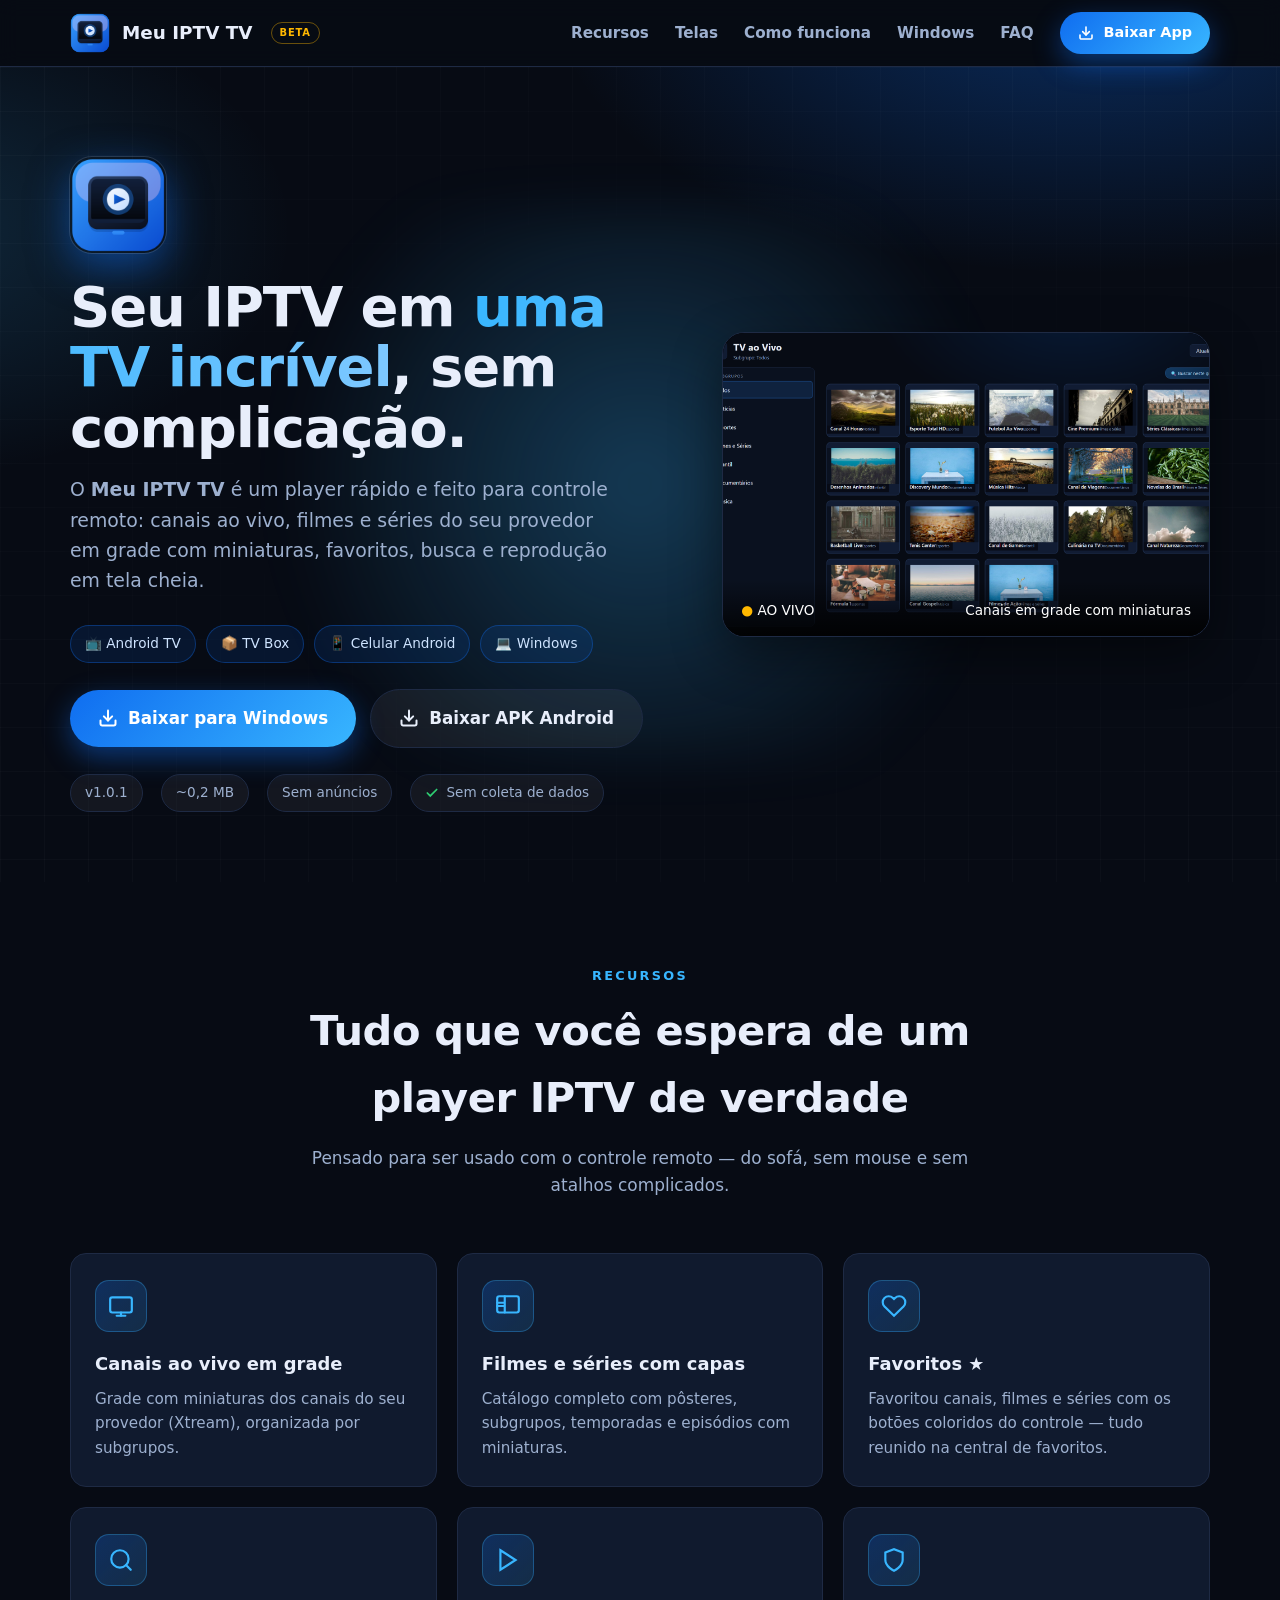
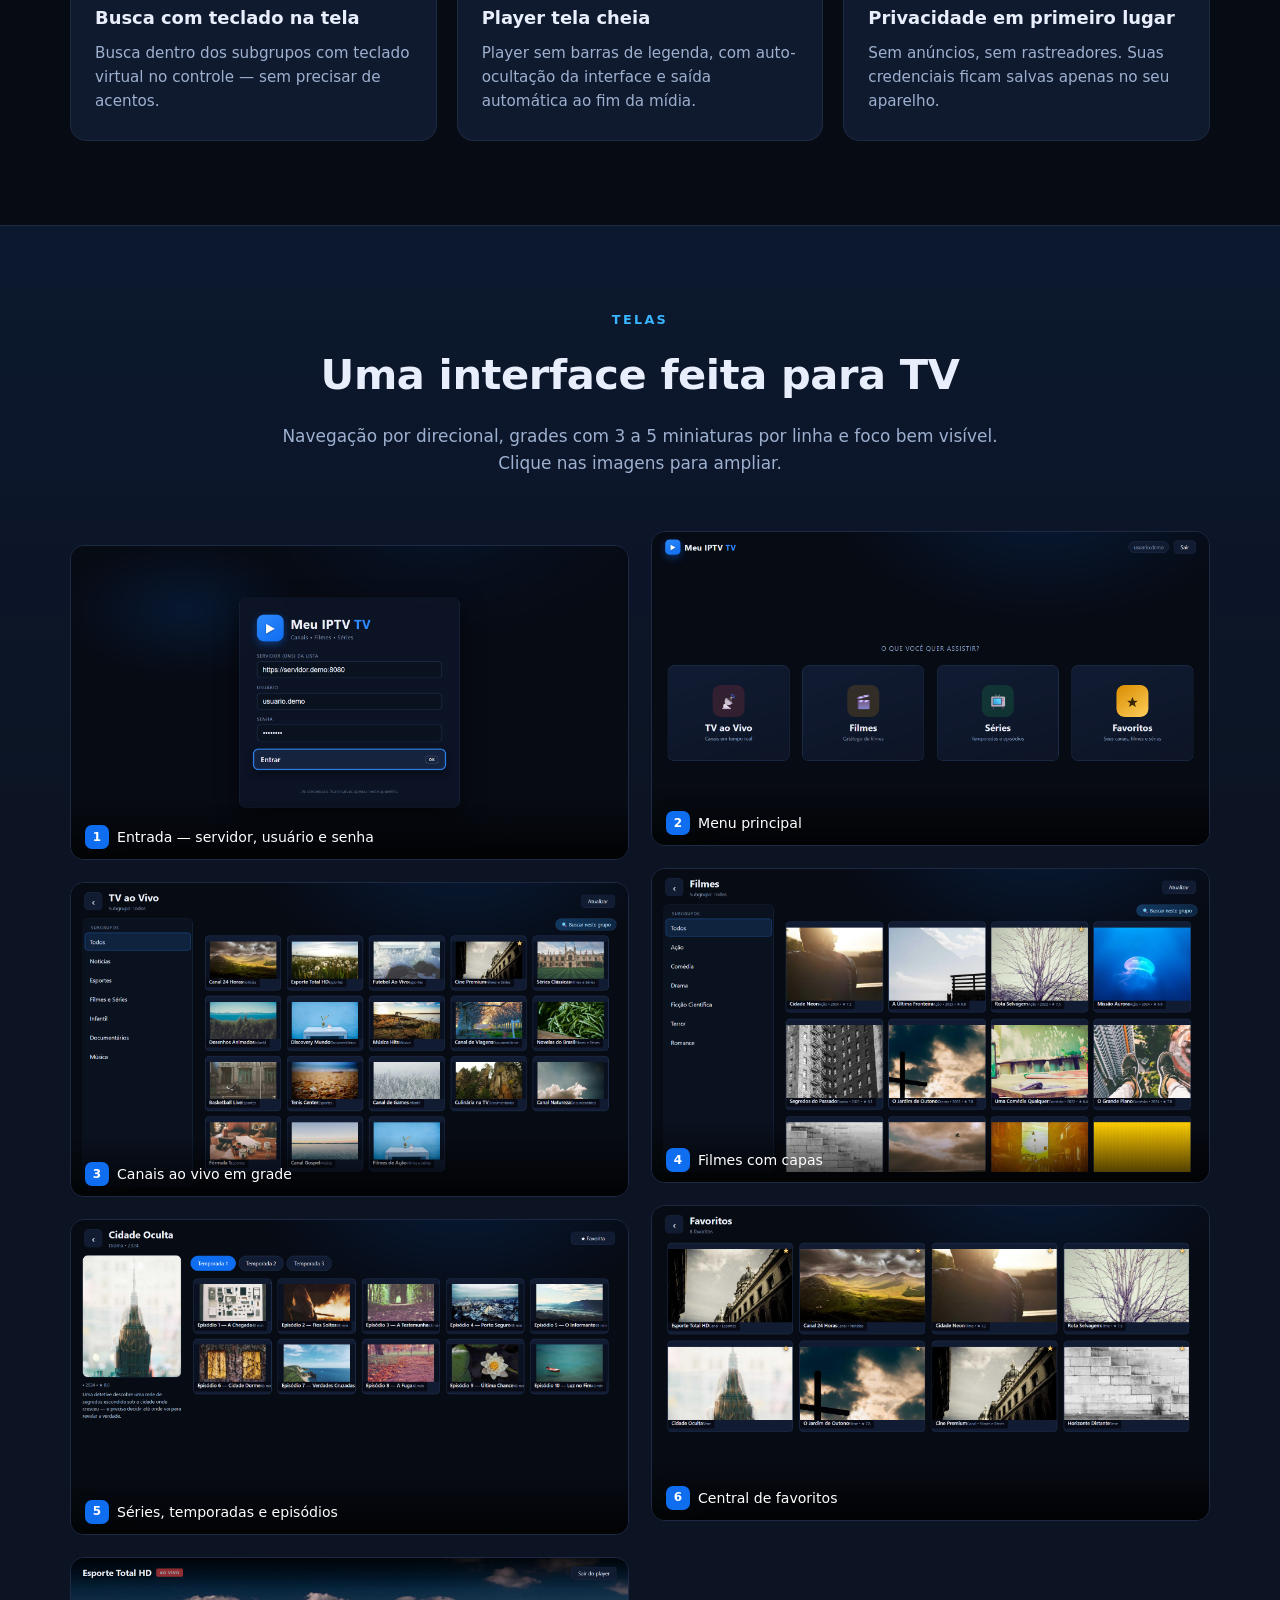
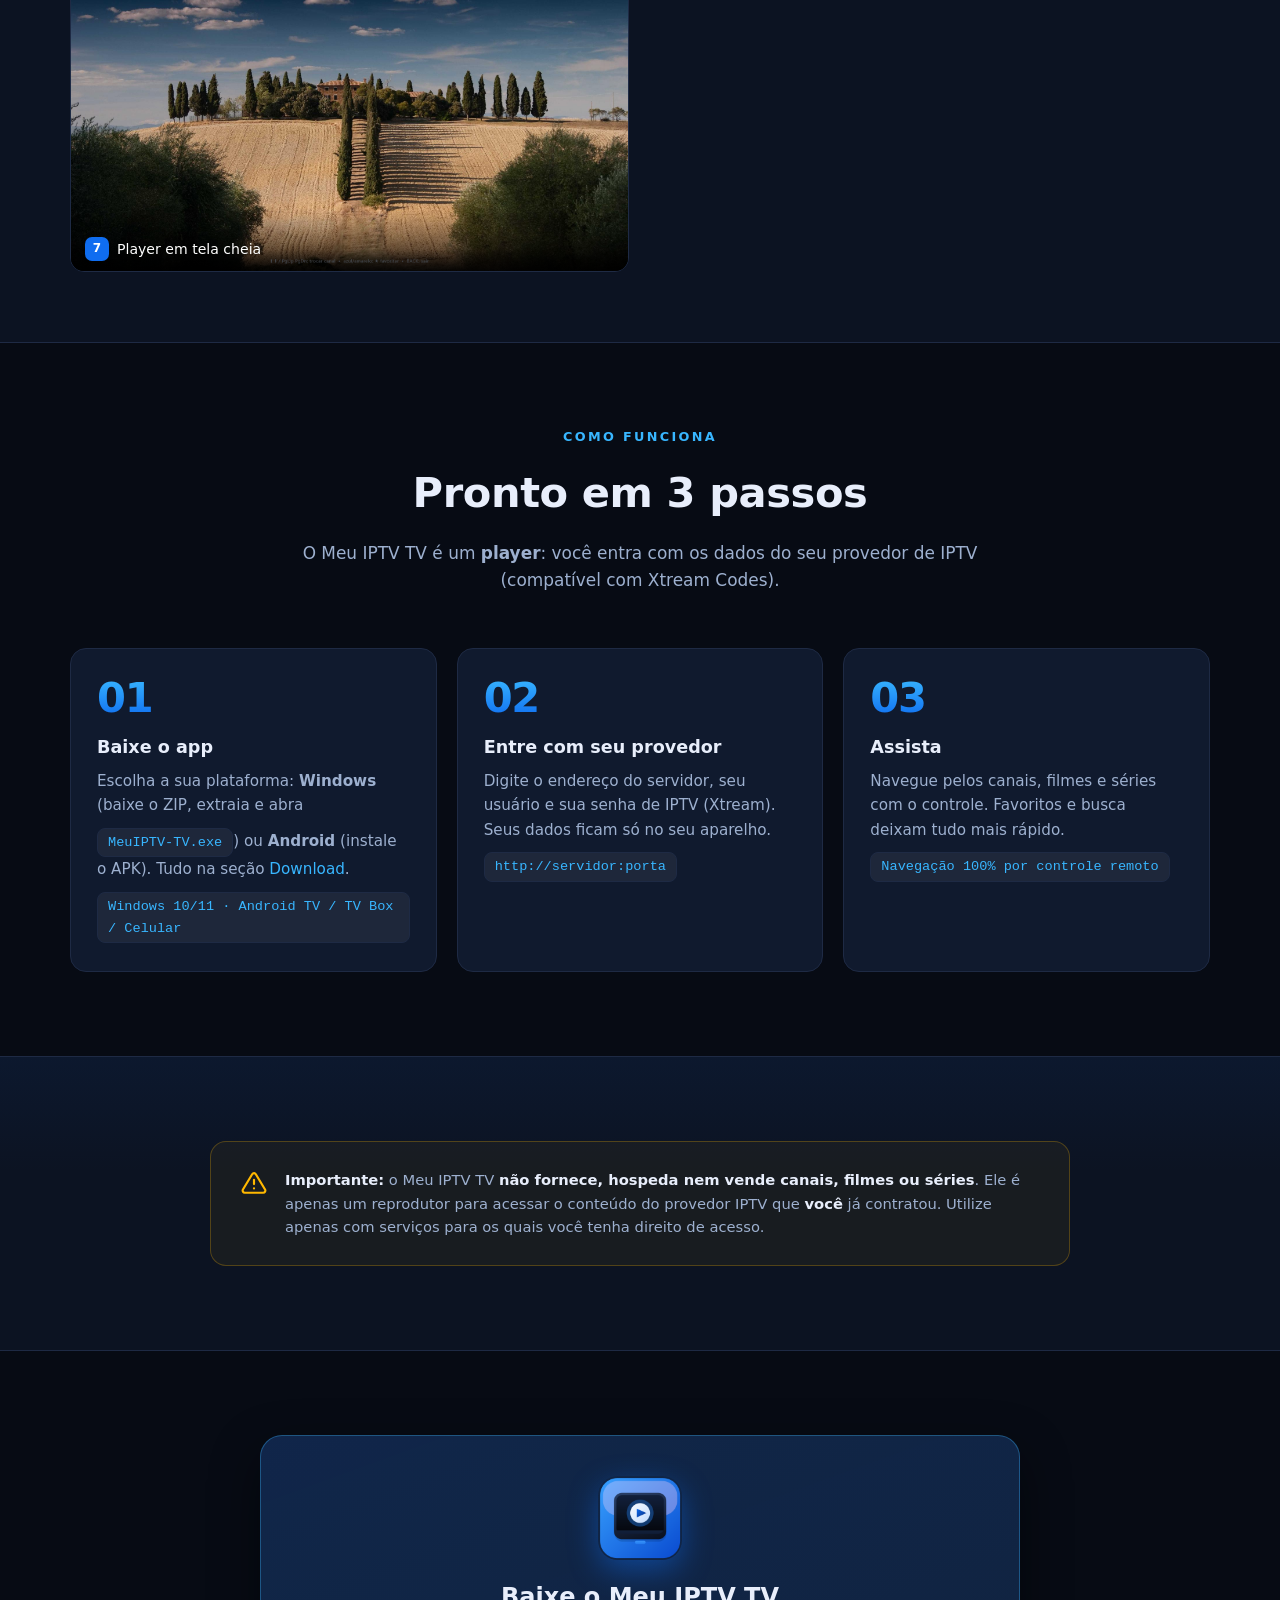
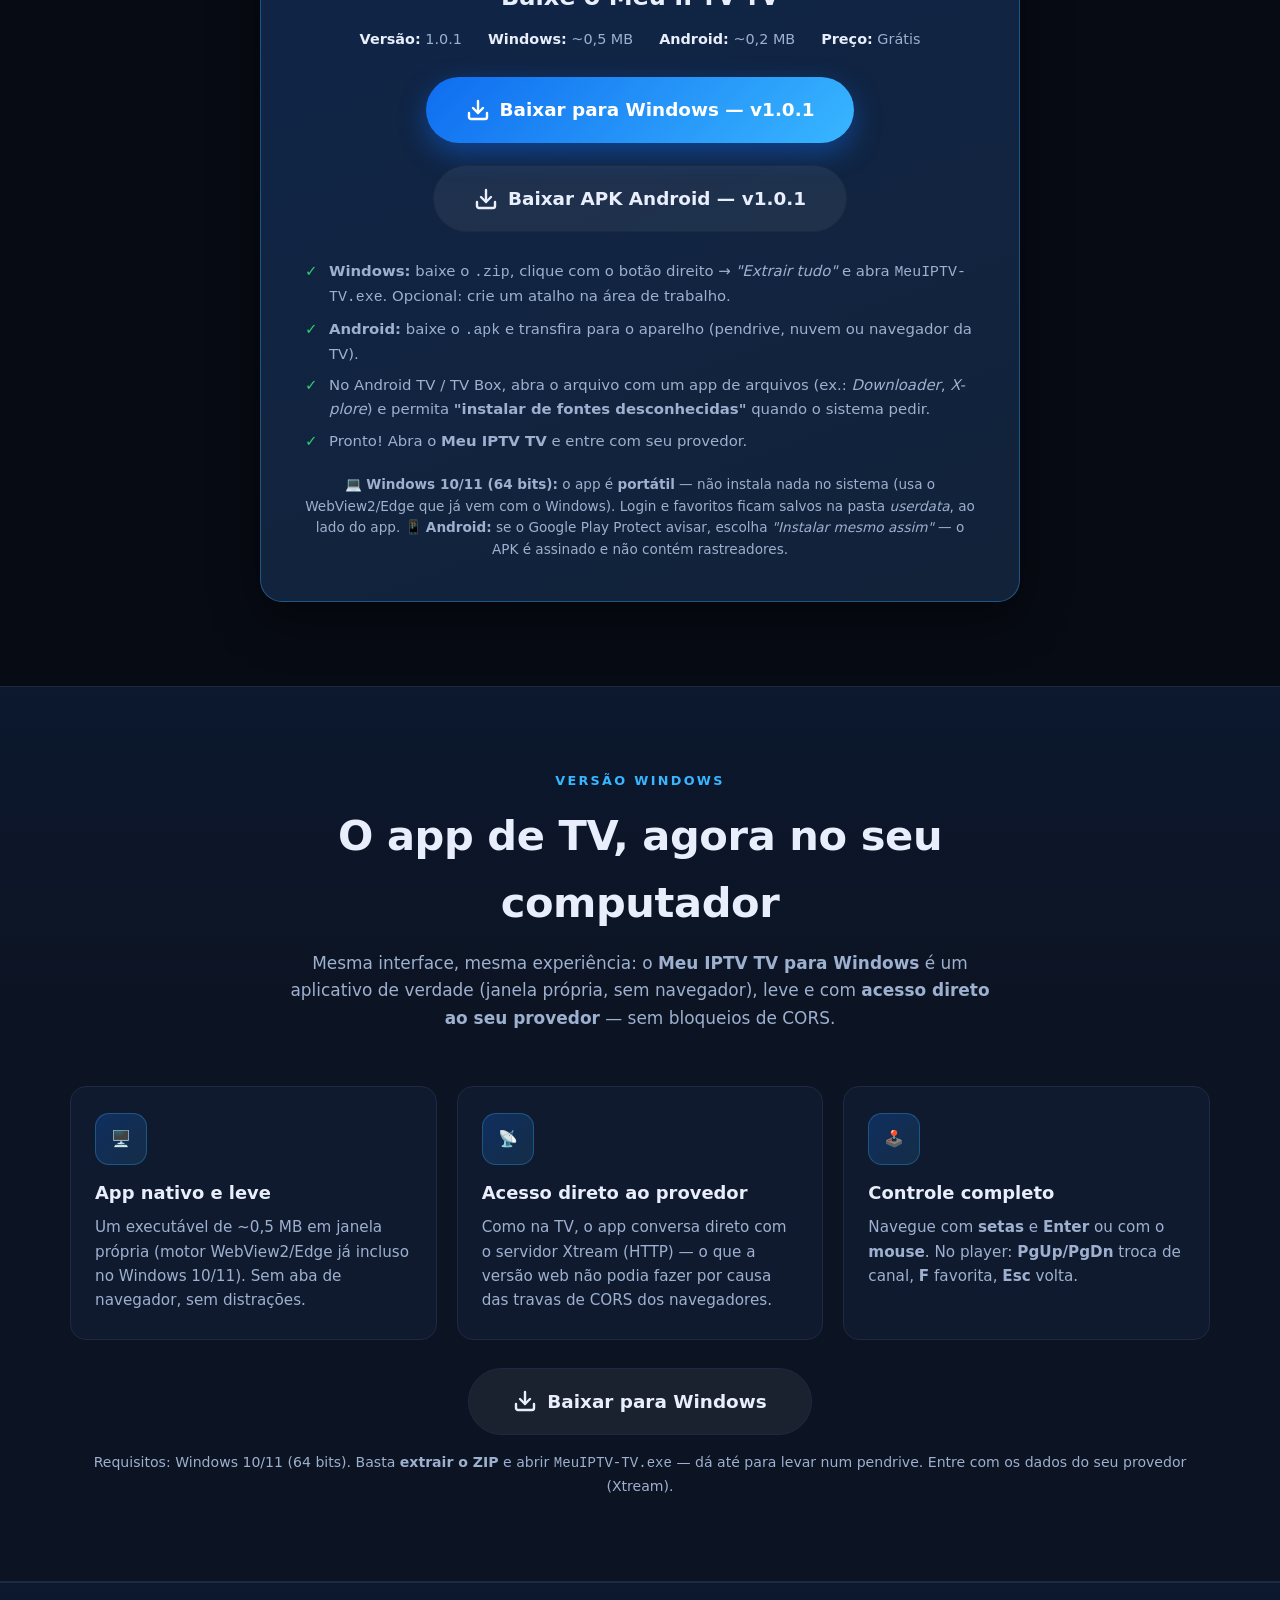
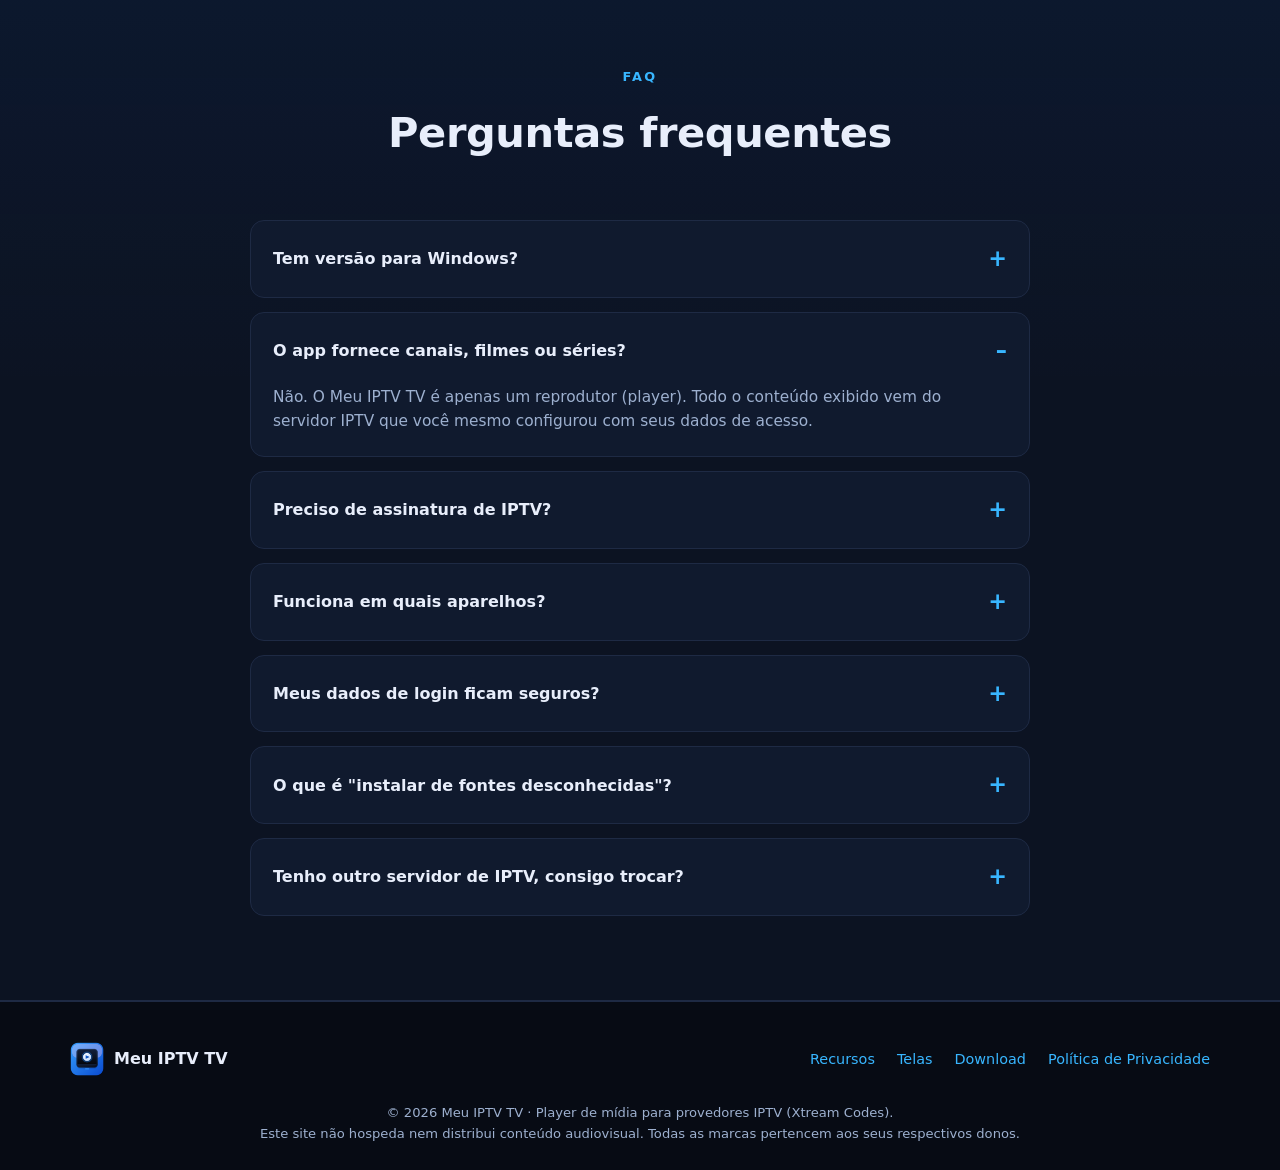
==== commit 7eea8312: "site: remove versao web (reproducao no navegador) e adiciona versao Windows p/ download (ZIP ~0,5 MB" ====
--- a/index.html
+++ b/index.html
@@ -3,15 +3,15 @@
 <head>
 <meta charset="UTF-8">
 <meta name="viewport" content="width=device-width, initial-scale=1.0">
-<title>Meu IPTV TV — Player IPTV para Android TV, TV Box e Celular</title>
-<meta name="description" content="Meu IPTV TV é um player IPTV (Xtream) leve e rápido para Android TV, TV Box, Google TV e celulares. Canais ao vivo, filmes e séries com miniaturas, favoritos e busca. Baixe grátis.">
-<meta name="keywords" content="IPTV, player IPTV, Android TV, TV Box, Xtream, canais ao vivo, filmes, séries, Meu IPTV TV">
+<title>Meu IPTV TV — Player IPTV para Android TV, TV Box, Celular e Windows</title>
+<meta name="description" content="Meu IPTV TV é um player IPTV (Xtream) leve e rápido para Android TV, TV Box, Google TV, celulares e Windows. Canais ao vivo, filmes e séries com miniaturas, favoritos e busca. Baixe grátis.">
+<meta name="keywords" content="IPTV, player IPTV, Android TV, TV Box, Xtream, Windows, canais ao vivo, filmes, séries, Meu IPTV TV">
 <meta name="theme-color" content="#070b14">
 
 <!-- Open Graph -->
 <meta property="og:type" content="website">
-<meta property="og:title" content="Meu IPTV TV — Player IPTV para Android TV e TV Box">
-<meta property="og:description" content="Canais ao vivo, filmes e séries em grade com miniaturas. Favoritos, busca e player em tela cheia. Baixe grátis o APK.">
+<meta property="og:title" content="Meu IPTV TV — Player IPTV para Android TV, TV Box e Windows">
+<meta property="og:description" content="Canais ao vivo, filmes e séries em grade com miniaturas. Favoritos, busca e player em tela cheia. Baixe grátis para Windows e Android.">
 <meta property="og:image" content="assets/img/banner.png">
 <meta property="og:locale" content="pt_BR">
 <meta name="twitter:card" content="summary_large_image">
@@ -34,11 +34,11 @@
       <a href="#recursos">Recursos</a>
       <a href="#telas">Telas</a>
       <a href="#como-funciona">Como funciona</a>
-      <a href="app/index.html" title="Abrir o app direto no navegador">Versão Web ▶</a>
+      <a href="#windows" title="Versão para computador">Windows</a>
       <a href="#faq">FAQ</a>
       <a class="btn btn-primary btn-sm" href="#download">
         <svg width="16" height="16" viewBox="0 0 24 24" fill="none" stroke="currentColor" stroke-width="2.4" stroke-linecap="round" stroke-linejoin="round"><path d="M21 15v4a2 2 0 0 1-2 2H5a2 2 0 0 1-2-2v-4"/><polyline points="7 10 12 15 17 10"/><line x1="12" y1="15" x2="12" y2="3"/></svg>
-        Baixar APK
+        Baixar App
       </a>
     </nav>
   </div>
@@ -61,21 +61,19 @@
           <span class="chip">📺 Android TV</span>
           <span class="chip">📦 TV Box</span>
           <span class="chip">📱 Celular Android</span>
+          <span class="chip">💻 Windows</span>
         </div>
 
         <div class="hero-cta">
-          <a class="btn btn-primary" href="assets/download/MeuIPTV-TV-v1.0.1.apk" download="MeuIPTV-TV-v1.0.1.apk">
+          <a class="btn btn-primary" href="assets/download/MeuIPTV-TV-Windows-v1.0.1.zip" download="MeuIPTV-TV-Windows-v1.0.1.zip">
             <svg width="20" height="20" viewBox="0 0 24 24" fill="none" stroke="currentColor" stroke-width="2.4" stroke-linecap="round" stroke-linejoin="round"><path d="M21 15v4a2 2 0 0 1-2 2H5a2 2 0 0 1-2-2v-4"/><polyline points="7 10 12 15 17 10"/><line x1="12" y1="15" x2="12" y2="3"/></svg>
-            Baixar APK grátis
+            Baixar para Windows
           </a>
-          <a class="btn btn-ghost" href="app/index.html" title="Abrir o app direto neste navegador">
-            <svg width="20" height="20" viewBox="0 0 24 24" fill="none" stroke="currentColor" stroke-width="2.2" stroke-linecap="round" stroke-linejoin="round"><polygon points="5 3 19 12 5 21 5 3"/></svg>
-            Assistir Online (Web)
+          <a class="btn btn-ghost" href="assets/download/MeuIPTV-TV-v1.0.1.apk" download="MeuIPTV-TV-v1.0.1.apk">
+            <svg width="20" height="20" viewBox="0 0 24 24" fill="none" stroke="currentColor" stroke-width="2.4" stroke-linecap="round" stroke-linejoin="round"><path d="M21 15v4a2 2 0 0 1-2 2H5a2 2 0 0 1-2-2v-4"/><polyline points="7 10 12 15 17 10"/><line x1="12" y1="15" x2="12" y2="3"/></svg>
+            Baixar APK Android
           </a>
         </div>
-        <p class="hero-sub" style="margin: -14px 0 26px;color:var(--txt-dim);font-size:.92rem">
-          💡 Não quer instalar nada? <a href="app/index.html">Teste a versão web</a> direto no navegador — ideal para computador e TV com navegador.
-        </p>
 
         <div class="hero-meta">
           <span class="chip">v1.0.1</span>
@@ -201,9 +199,9 @@
 
     <div class="steps">
       <div class="step">
-        <h3>Baixe e instale o APK</h3>
-        <p>Toque em <strong>Baixar APK</strong>, abra o arquivo e permita a instalação de fontes desconhecidas quando pedir.</p>
-        <code>TV Box / Android TV: use um app de arquivos</code>
+        <h3>Baixe o app</h3>
+        <p>Escolha a sua plataforma: <strong>Windows</strong> (baixe o ZIP, extraia e abra <code>MeuIPTV-TV.exe</code>) ou <strong>Android</strong> (instale o APK). Tudo na seção <a href="#download">Download</a>.</p>
+        <code>Windows 10/11 · Android TV / TV Box / Celular</code>
       </div>
       <div class="step">
         <h3>Entre com seu provedor</h3>
@@ -241,59 +239,65 @@
       <h3>Baixe o Meu IPTV TV</h3>
       <div class="ver">
         <span><b>Versão:</b> 1.0.1</span>
-        <span><b>Tamanho:</b> ~0,2 MB</span>
-        <span><b>Android:</b> TV • Box • Celular</span>
+        <span><b>Windows:</b> ~0,5 MB</span>
+        <span><b>Android:</b> ~0,2 MB</span>
         <span><b>Preço:</b> Grátis</span>
       </div>
 
-      <a class="btn btn-primary dl-big" href="assets/download/MeuIPTV-TV-v1.0.1.apk" download="MeuIPTV-TV-v1.0.1.apk">
-        <svg width="24" height="24" viewBox="0 0 24 24" fill="none" stroke="currentColor" stroke-width="2.4" stroke-linecap="round" stroke-linejoin="round"><path d="M21 15v4a2 2 0 0 1-2 2H5a2 2 0 0 1-2-2v-4"/><polyline points="7 10 12 15 17 10"/><line x1="12" y1="15" x2="12" y2="3"/></svg>
-        Baixar APK — v1.0.1
-      </a>
+      <div style="display:flex;gap:14px;justify-content:center;flex-wrap:wrap;margin-bottom:10px">
+        <a class="btn btn-primary dl-big" href="assets/download/MeuIPTV-TV-Windows-v1.0.1.zip" download="MeuIPTV-TV-Windows-v1.0.1.zip">
+          <svg width="24" height="24" viewBox="0 0 24 24" fill="none" stroke="currentColor" stroke-width="2.4" stroke-linecap="round" stroke-linejoin="round"><path d="M21 15v4a2 2 0 0 1-2 2H5a2 2 0 0 1-2-2v-4"/><polyline points="7 10 12 15 17 10"/><line x1="12" y1="15" x2="12" y2="3"/></svg>
+          Baixar para Windows — v1.0.1
+        </a>
+        <a class="btn btn-ghost dl-big" href="assets/download/MeuIPTV-TV-v1.0.1.apk" download="MeuIPTV-TV-v1.0.1.apk">
+          <svg width="24" height="24" viewBox="0 0 24 24" fill="none" stroke="currentColor" stroke-width="2.4" stroke-linecap="round" stroke-linejoin="round"><path d="M21 15v4a2 2 0 0 1-2 2H5a2 2 0 0 1-2-2v-4"/><polyline points="7 10 12 15 17 10"/><line x1="12" y1="15" x2="12" y2="3"/></svg>
+          Baixar APK Android — v1.0.1
+        </a>
+      </div>
 
       <ol class="steps-mini">
-        <li>Baixe o arquivo <code>.apk</code> e transfira para o dispositivo (pendrive, nuvem ou navegador da TV).</li>
-        <li>No Android TV / TV Box, abra o arquivo com um app de arquivos (ex.: <em>Downloader</em>, <em>X-plore</em>).</li>
-        <li>Permita <strong>"instalar de fontes desconhecidas"</strong> quando o sistema pedir.</li>
+        <li><b>Windows:</b> baixe o <code>.zip</code>, clique com o botão direito → <em>"Extrair tudo"</em> e abra <code>MeuIPTV-TV.exe</code>. Opcional: crie um atalho na área de trabalho.</li>
+        <li><b>Android:</b> baixe o <code>.apk</code> e transfira para o aparelho (pendrive, nuvem ou navegador da TV).</li>
+        <li>No Android TV / TV Box, abra o arquivo com um app de arquivos (ex.: <em>Downloader</em>, <em>X-plore</em>) e permita <strong>"instalar de fontes desconhecidas"</strong> quando o sistema pedir.</li>
         <li>Pronto! Abra o <strong>Meu IPTV TV</strong> e entre com seu provedor.</li>
       </ol>
 
-      <p class="dl-note">📱 <b>Celular:</b> o app instala normalmente e roda em tela cheia deitada.
-      Ao instalar em aparelhos com Google Play Protect, escolha <em>"Instalar mesmo assim"</em> se aparecer aviso — o APK é assinado e não contém rastreadores.</p>
-    </div>
-  </div>
-</section>
-
-<!-- ======= VERSÃO WEB ======= -->
-<section class="bg-soft" id="web">
-  <div class="container">
-    <div class="sec-head">
-      <div class="kicker">Versão Web</div>
-      <h2>Assista direto no navegador</h2>
-      <p>Sem instalar nada: o <strong>Meu IPTV TV Web</strong> roda no Chrome, Edge, Firefox e Safari — no computador, no celular e em TVs com navegador (webOS, Smart TV, etc.).</p>
+      <p class="dl-note">💻 <b>Windows 10/11 (64 bits):</b> o app é <b>portátil</b> — não instala nada no sistema (usa o WebView2/Edge que já vem com o Windows). Login e favoritos ficam salvos na pasta <em>userdata</em>, ao lado do app.
+      📱 <b>Android:</b> se o Google Play Protect avisar, escolha <em>"Instalar mesmo assim"</em> — o APK é assinado e não contém rastreadores.</p>
+    </div>
+  </div>
+</section>
+
+<!-- ======= VERSÃO WINDOWS ======= -->
+<section class="bg-soft" id="windows">
+  <div class="container">
+    <div class="sec-head">
+      <div class="kicker">Versão Windows</div>
+      <h2>O app de TV, agora no seu computador</h2>
+      <p>Mesma interface, mesma experiência: o <strong>Meu IPTV TV para Windows</strong> é um aplicativo de verdade (janela própria, sem navegador), leve e com <strong>acesso direto ao seu provedor</strong> — sem bloqueios de CORS.</p>
     </div>
 
     <div style="display:grid;grid-template-columns:repeat(auto-fit,minmax(300px,1fr));gap:20px;margin-bottom:28px">
-      <div class="feat"><div class="ico" style="margin-bottom:14px">⌨️</div>
-        <h3>Controle por teclado</h3>
-        <p>Setas para navegar, <b>Enter</b> para abrir, <b>Backspace/Esc</b> para voltar, <b>F</b> para favoritar, <b>F11</b> para tela cheia. Mouse e toque também funcionam.</p>
+      <div class="feat"><div class="ico" style="margin-bottom:14px">🖥️</div>
+        <h3>App nativo e leve</h3>
+        <p>Um executável de ~0,5&nbsp;MB em janela própria (motor WebView2/Edge já incluso no Windows 10/11). Sem aba de navegador, sem distrações.</p>
       </div>
       <div class="feat"><div class="ico" style="margin-bottom:14px">📡</div>
-        <h3>HLS em qualquer navegador</h3>
-        <p>Reprodução de canais ao vivo (m3u8) via <b>hls.js</b> no Chrome/Edge/Firefox e nativa no Safari — com os mesmos favoritos e subgrupos do app.</p>
-      </div>
-      <div class="feat"><div class="ico" style="margin-bottom:14px">🔐</div>
-        <h3>Login do seu provedor</h3>
-        <p>Entre com servidor, usuário e senha do seu IPTV (Xtream). Opção de <b>proxy CORS</b> na tela de login para provedores que bloqueiam navegador.</p>
+        <h3>Acesso direto ao provedor</h3>
+        <p>Como na TV, o app conversa direto com o servidor Xtream (HTTP) — o que a versão web não podia fazer por causa das travas de CORS dos navegadores.</p>
+      </div>
+      <div class="feat"><div class="ico" style="margin-bottom:14px">🕹️</div>
+        <h3>Controle completo</h3>
+        <p>Navegue com <b>setas</b> e <b>Enter</b> ou com o <b>mouse</b>. No player: <b>PgUp/PgDn</b> troca de canal, <b>F</b> favorita, <b>Esc</b> volta.</p>
       </div>
     </div>
 
     <div style="text-align:center">
-      <a class="btn btn-ghost" href="app/index.html" style="font-size:1.15rem;padding:18px 44px">
-        <svg width="24" height="24" viewBox="0 0 24 24" fill="none" stroke="currentColor" stroke-width="2.2" stroke-linecap="round" stroke-linejoin="round"><polygon points="5 3 19 12 5 21 5 3"/></svg>
-        Abrir a Versão Web
+      <a class="btn btn-ghost" href="assets/download/MeuIPTV-TV-Windows-v1.0.1.zip" download="MeuIPTV-TV-Windows-v1.0.1.zip" style="font-size:1.15rem;padding:18px 44px">
+        <svg width="24" height="24" viewBox="0 0 24 24" fill="none" stroke="currentColor" stroke-width="2.4" stroke-linecap="round" stroke-linejoin="round"><path d="M21 15v4a2 2 0 0 1-2 2H5a2 2 0 0 1-2-2v-4"/><polyline points="7 10 12 15 17 10"/><line x1="12" y1="15" x2="12" y2="3"/></svg>
+        Baixar para Windows
       </a>
-      <p style="margin-top:16px;color:var(--txt-dim);font-size:.88rem">Dica: é só <b>F11</b> (tela cheia) e usar como um app de TV. Se o navegador bloquear o servidor, marque a opção <b>proxy CORS</b> na tela de login.</p>
+      <p style="margin-top:16px;color:var(--txt-dim);font-size:.88rem">Requisitos: Windows 10/11 (64 bits). Basta <b>extrair o ZIP</b> e abrir <code>MeuIPTV-TV.exe</code> — dá até para levar num pendrive. Entre com os dados do seu provedor (Xtream).</p>
     </div>
   </div>
 </section>
@@ -308,8 +312,8 @@
 
     <div class="faq">
       <details>
-        <summary>Existe versão para navegador (web)?</summary>
-        <p>Sim! Clique em <strong>▶ Versão Web</strong> no menu (ou em <a href="app/index.html">app/index.html</a>) para usar o app direto no navegador — ótimo para testar sem instalar e para computador. Seu provedor IPTV precisa permitir acesso pelo navegador; se bloquear, marque <strong>proxy CORS</strong> na tela de login. Na TV, o <a href="#download">APK</a> continua sendo a opção mais estável.</p>
+        <summary>Tem versão para Windows?</summary>
+        <p>Sim! Baixe o <strong>ZIP</strong> na seção <a href="#windows">Windows</a> (ou em <a href="#download">Download</a>), extraia e abra <code>MeuIPTV-TV.exe</code>. Requisitos: <strong>Windows 10/11 (64 bits)</strong>. É portátil — pode ser levado num pendrive e aberto em qualquer PC.</p>
       </details>
       <details open>
         <summary>O app fornece canais, filmes ou séries?</summary>
@@ -321,7 +325,7 @@
       </details>
       <details>
         <summary>Funciona em quais aparelhos?</summary>
-        <p>Android TV, Google TV, TV Box Android e celulares/tablets Android (Android 5.0 ou superior). Interface otimizada para controle remoto.</p>
+        <p>Android TV, Google TV, TV Box Android, celulares/tablets Android (Android 5.0 ou superior) e <strong>computadores com Windows 10/11 (64 bits)</strong>. Interface otimizada para controle remoto, teclado e mouse.</p>
       </details>
       <details>
         <summary>Meus dados de login ficam seguros?</summary>
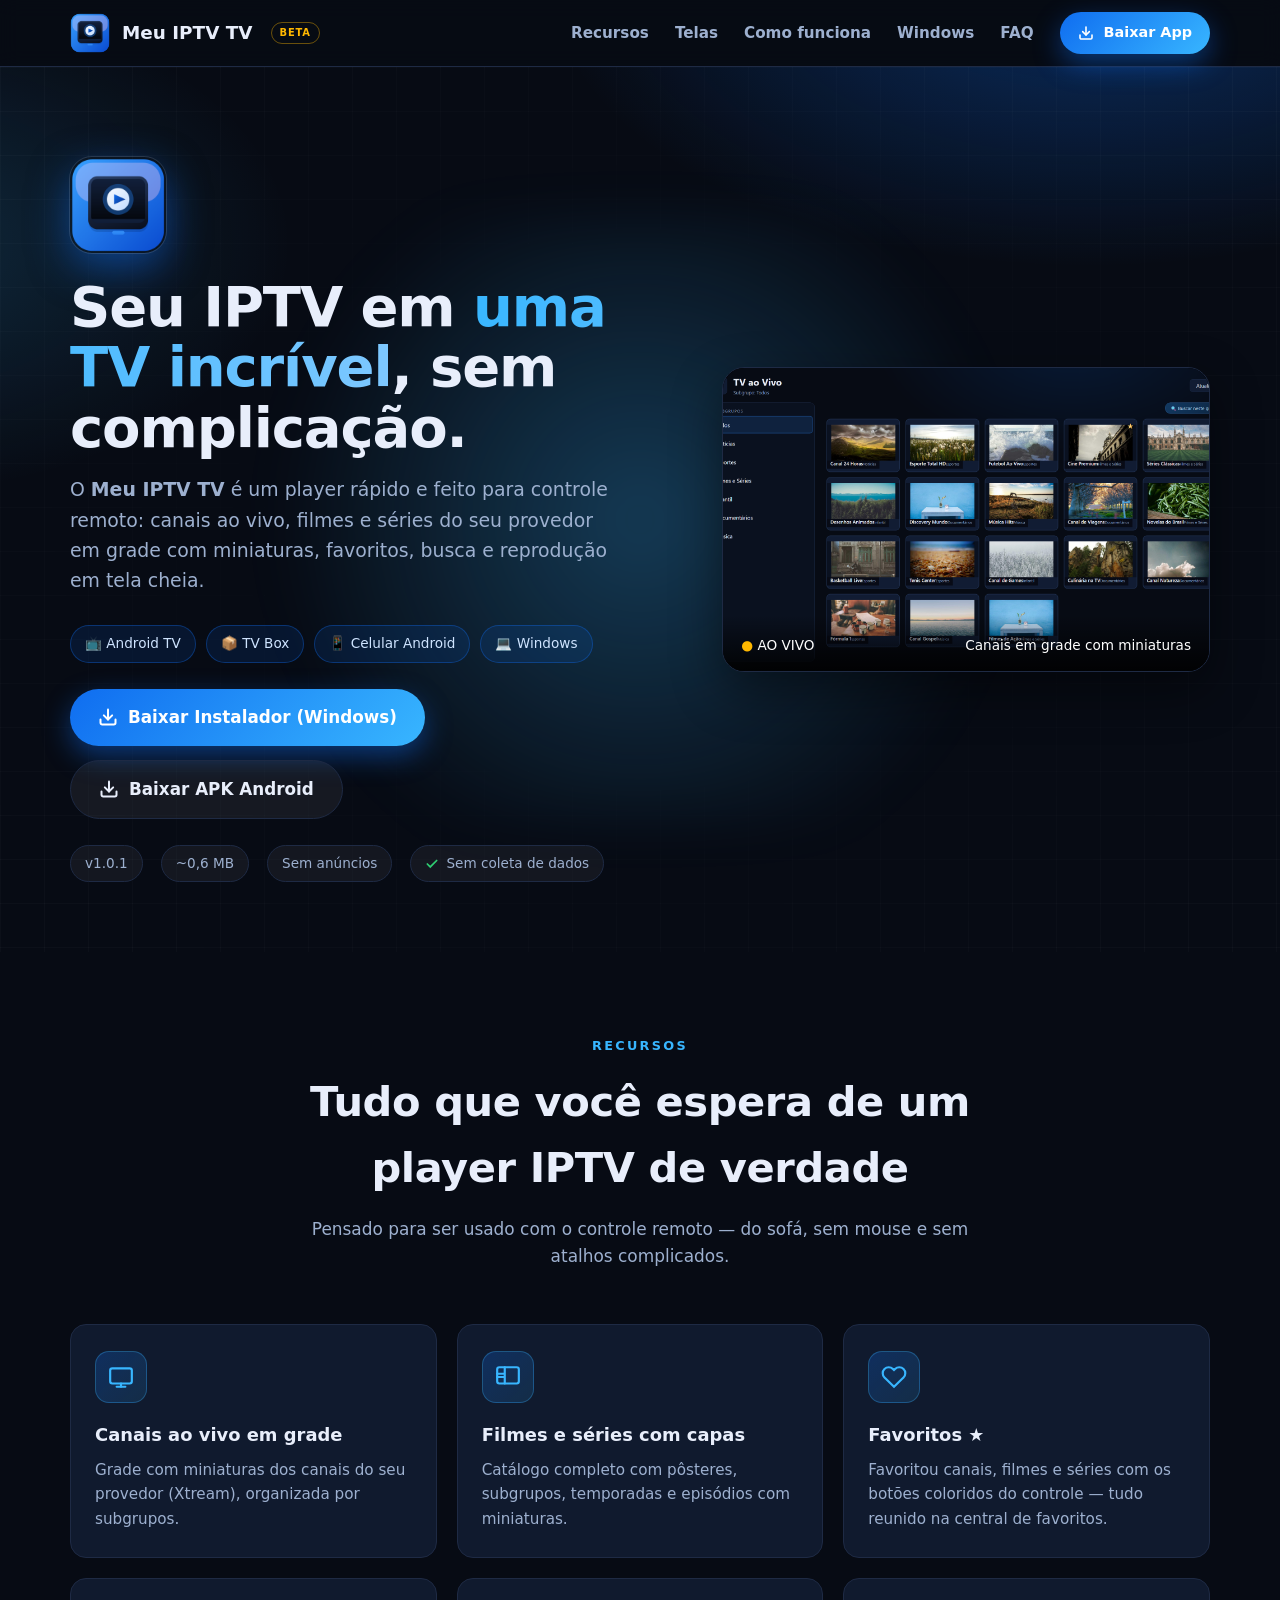
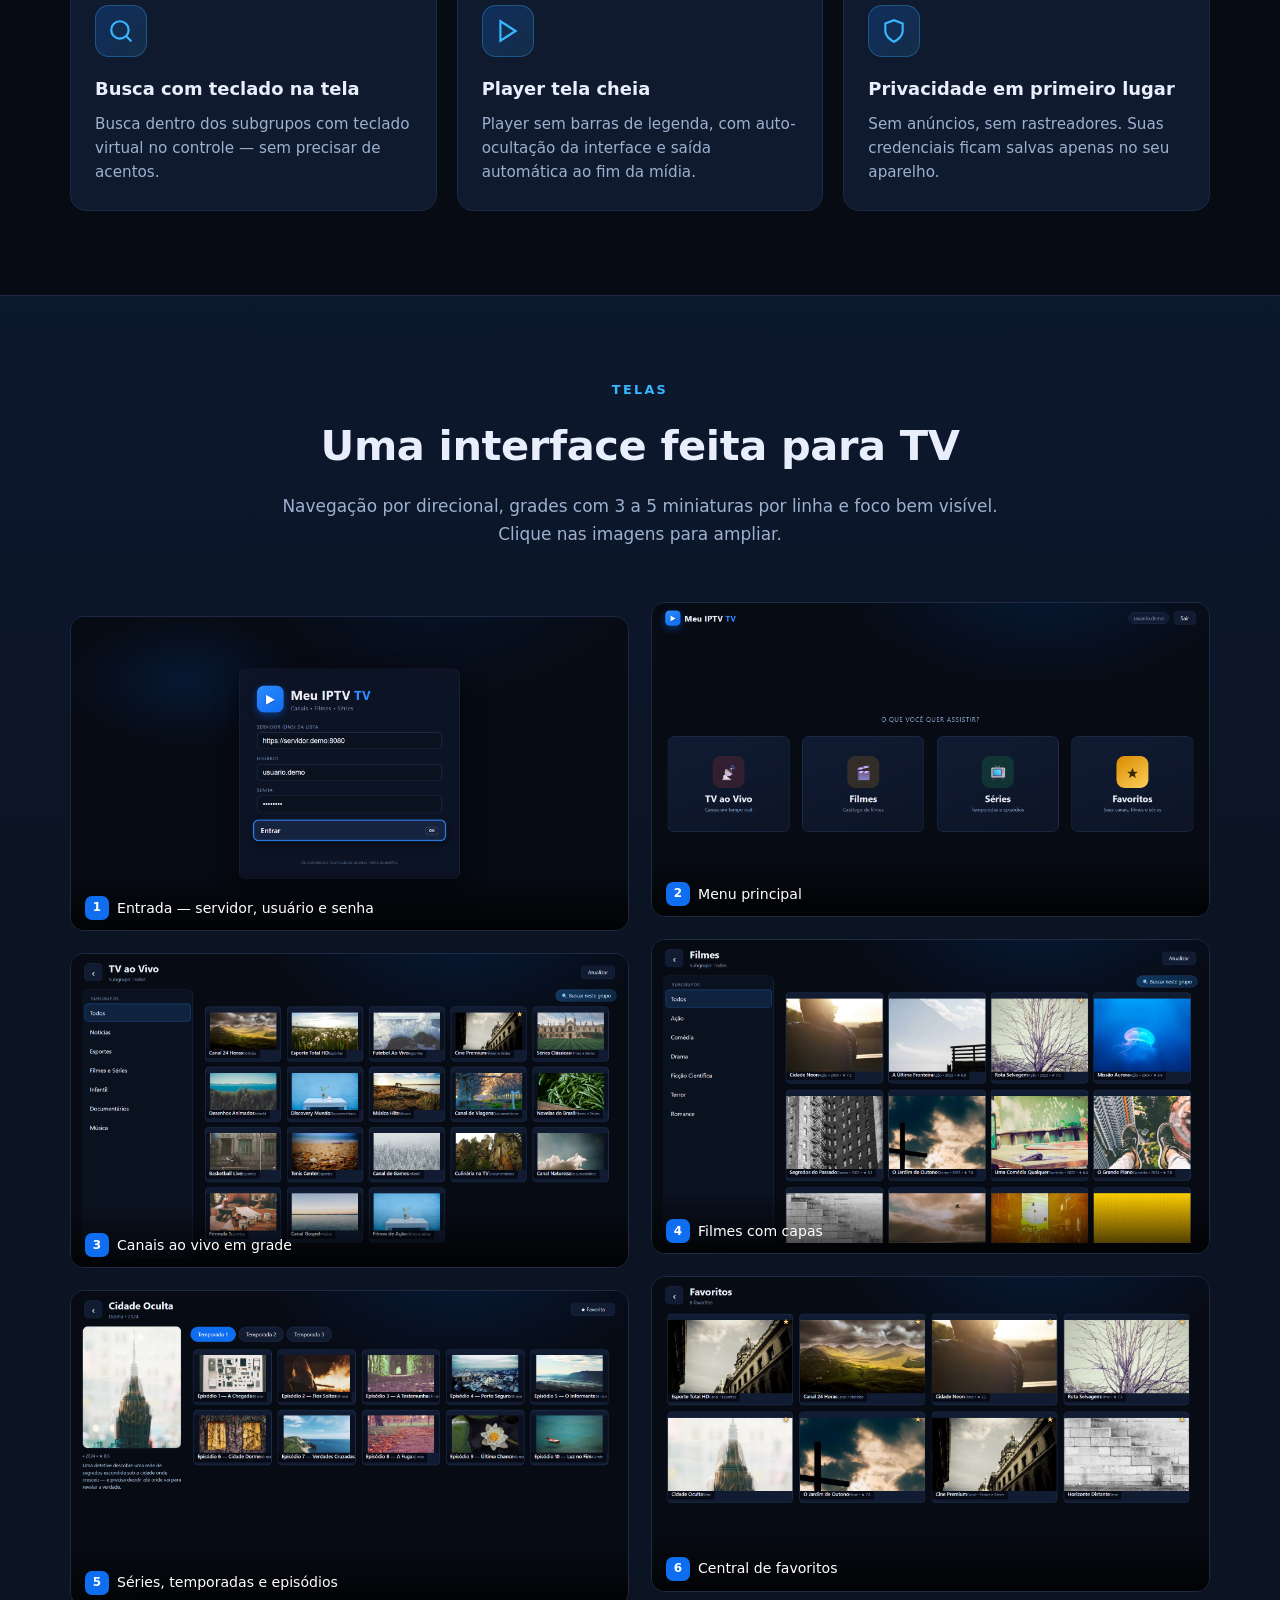
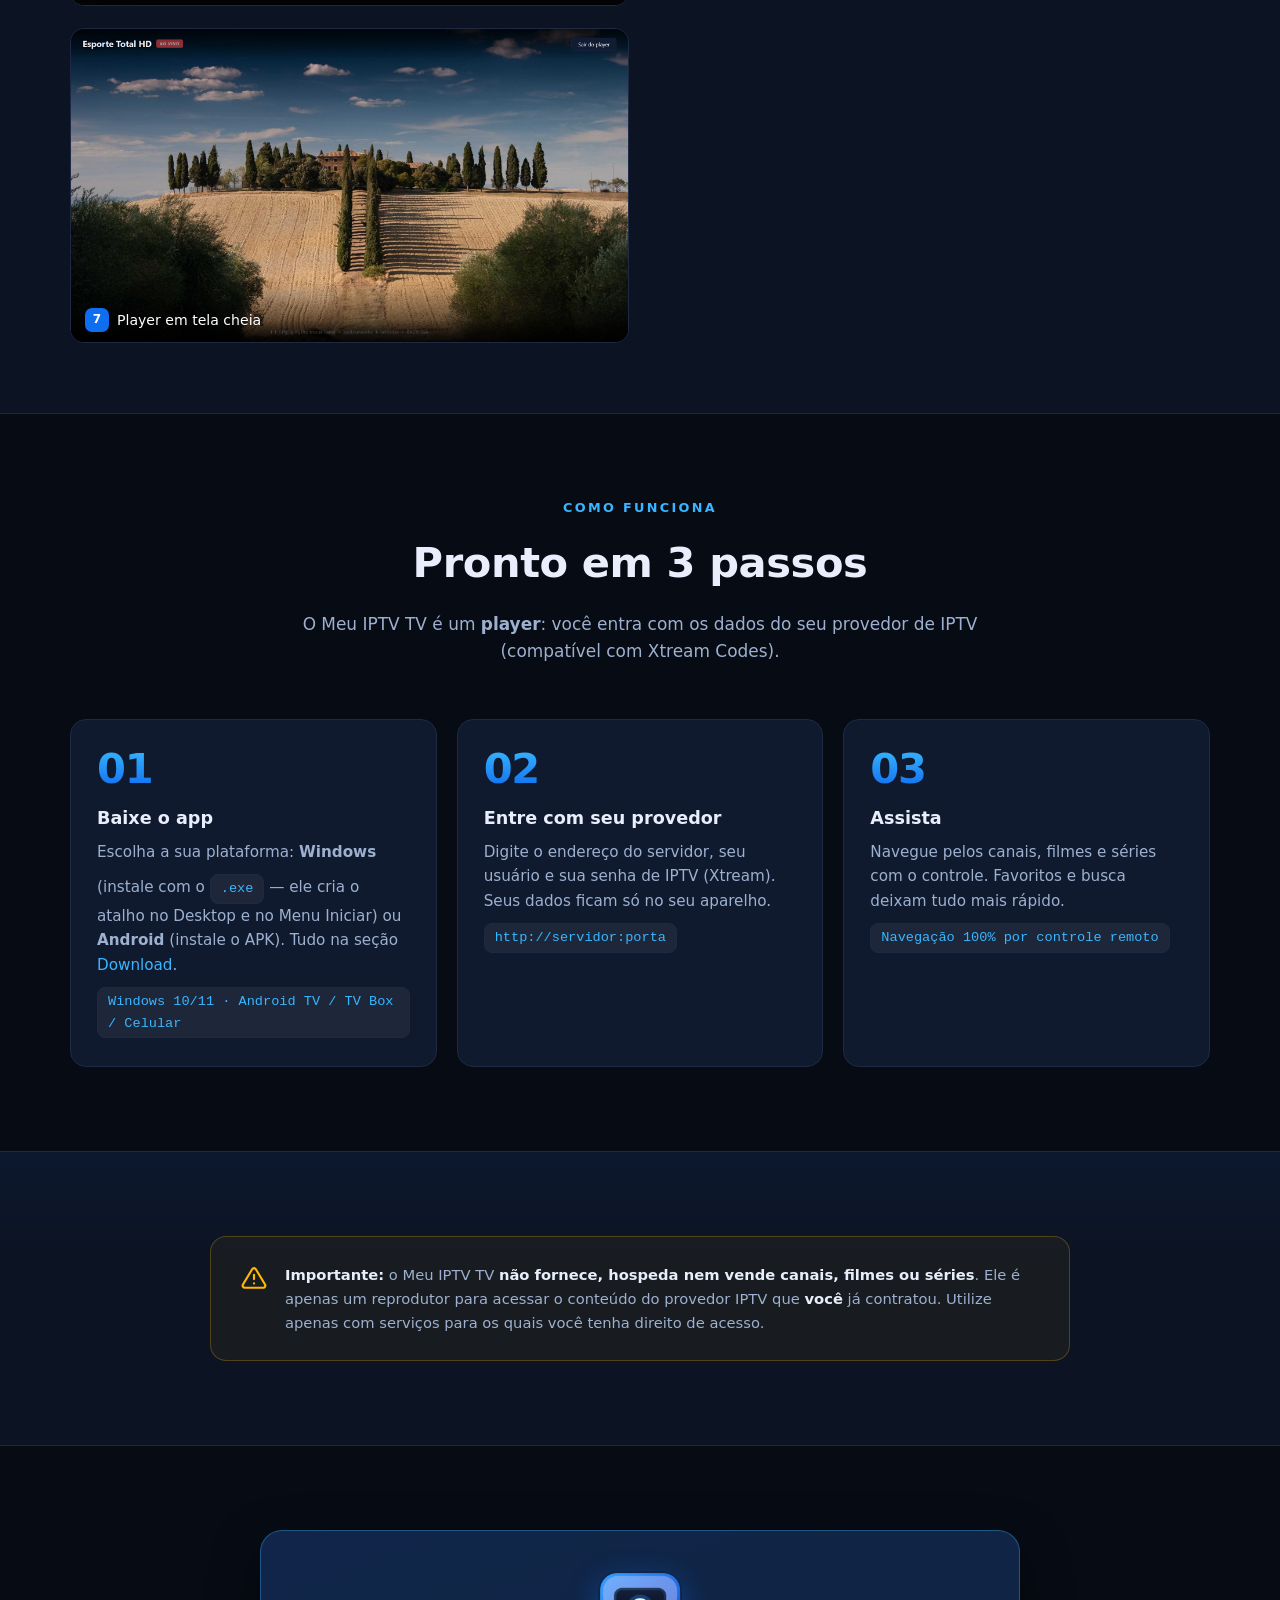
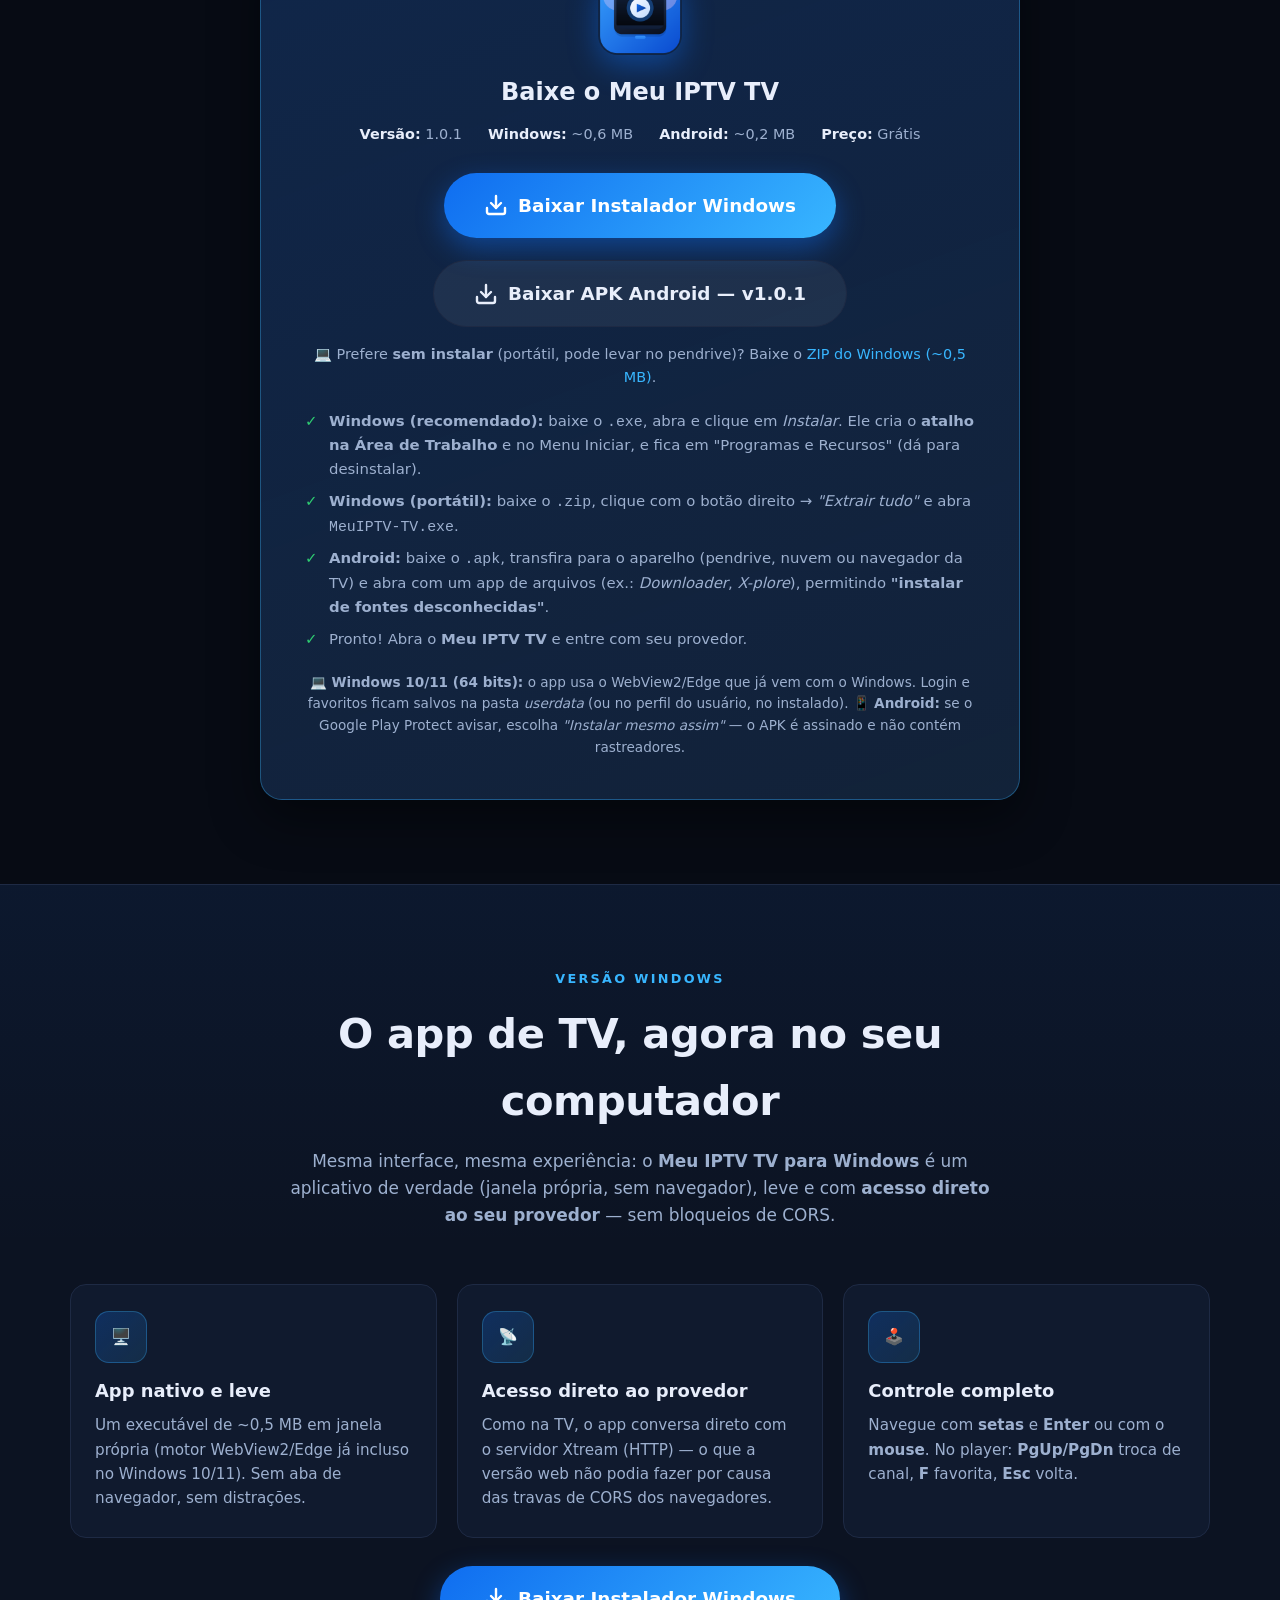
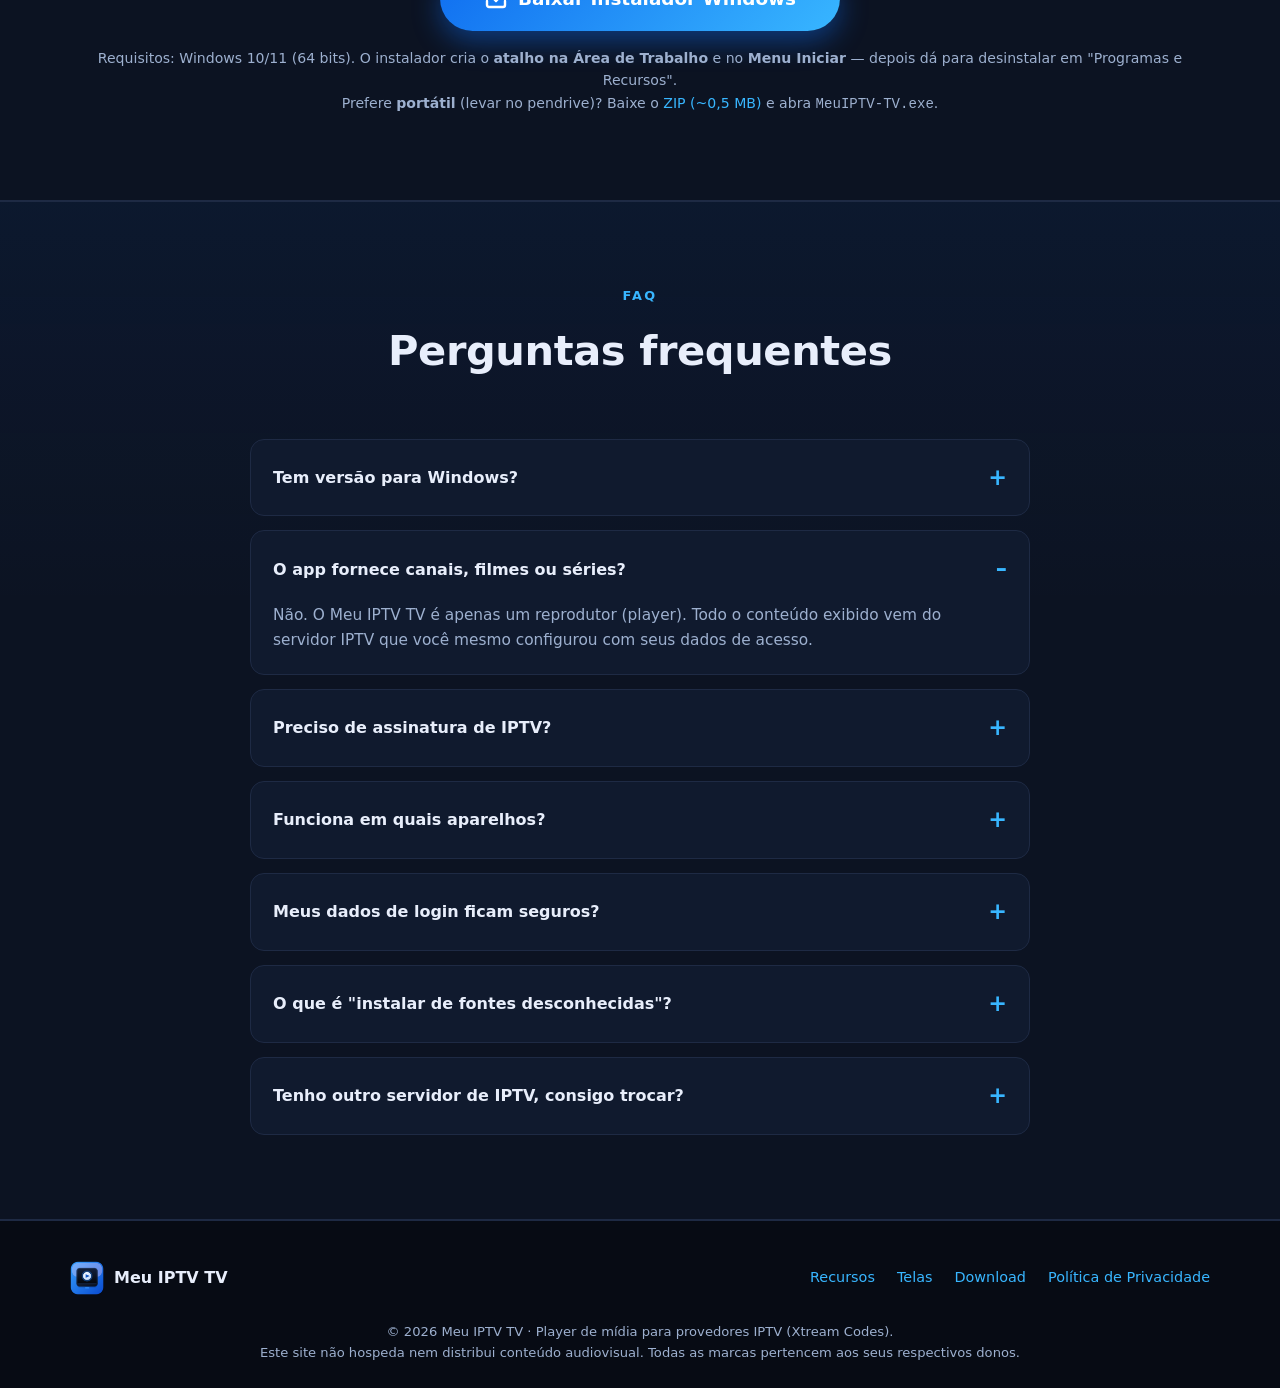
==== commit d4825b8b: "Site: adiciona instalador Windows (.exe) como download principal - Hero, secoes #download e #windows" ====
--- a/index.html
+++ b/index.html
@@ -65,9 +65,9 @@
         </div>
 
         <div class="hero-cta">
-          <a class="btn btn-primary" href="assets/download/MeuIPTV-TV-Windows-v1.0.1.zip" download="MeuIPTV-TV-Windows-v1.0.1.zip">
+          <a class="btn btn-primary" href="assets/download/MeuIPTV-TV-Setup-v1.0.1.exe" download="MeuIPTV-TV-Setup-v1.0.1.exe">
             <svg width="20" height="20" viewBox="0 0 24 24" fill="none" stroke="currentColor" stroke-width="2.4" stroke-linecap="round" stroke-linejoin="round"><path d="M21 15v4a2 2 0 0 1-2 2H5a2 2 0 0 1-2-2v-4"/><polyline points="7 10 12 15 17 10"/><line x1="12" y1="15" x2="12" y2="3"/></svg>
-            Baixar para Windows
+            Baixar Instalador (Windows)
           </a>
           <a class="btn btn-ghost" href="assets/download/MeuIPTV-TV-v1.0.1.apk" download="MeuIPTV-TV-v1.0.1.apk">
             <svg width="20" height="20" viewBox="0 0 24 24" fill="none" stroke="currentColor" stroke-width="2.4" stroke-linecap="round" stroke-linejoin="round"><path d="M21 15v4a2 2 0 0 1-2 2H5a2 2 0 0 1-2-2v-4"/><polyline points="7 10 12 15 17 10"/><line x1="12" y1="15" x2="12" y2="3"/></svg>
@@ -77,7 +77,7 @@
 
         <div class="hero-meta">
           <span class="chip">v1.0.1</span>
-          <span class="chip">~0,2 MB</span>
+          <span class="chip">~0,6 MB</span>
           <span class="chip">Sem anúncios</span>
           <span class="chip"><svg width="14" height="14" viewBox="0 0 24 24" fill="none" stroke="currentColor" stroke-width="3" stroke-linecap="round"><polyline points="20 6 9 17 4 12"/></svg> Sem coleta de dados</span>
         </div>
@@ -200,7 +200,7 @@
     <div class="steps">
       <div class="step">
         <h3>Baixe o app</h3>
-        <p>Escolha a sua plataforma: <strong>Windows</strong> (baixe o ZIP, extraia e abra <code>MeuIPTV-TV.exe</code>) ou <strong>Android</strong> (instale o APK). Tudo na seção <a href="#download">Download</a>.</p>
+        <p>Escolha a sua plataforma: <strong>Windows</strong> (instale com o <code>.exe</code> — ele cria o atalho no Desktop e no Menu Iniciar) ou <strong>Android</strong> (instale o APK). Tudo na seção <a href="#download">Download</a>.</p>
         <code>Windows 10/11 · Android TV / TV Box / Celular</code>
       </div>
       <div class="step">
@@ -239,15 +239,15 @@
       <h3>Baixe o Meu IPTV TV</h3>
       <div class="ver">
         <span><b>Versão:</b> 1.0.1</span>
-        <span><b>Windows:</b> ~0,5 MB</span>
+        <span><b>Windows:</b> ~0,6 MB</span>
         <span><b>Android:</b> ~0,2 MB</span>
         <span><b>Preço:</b> Grátis</span>
       </div>
 
       <div style="display:flex;gap:14px;justify-content:center;flex-wrap:wrap;margin-bottom:10px">
-        <a class="btn btn-primary dl-big" href="assets/download/MeuIPTV-TV-Windows-v1.0.1.zip" download="MeuIPTV-TV-Windows-v1.0.1.zip">
+        <a class="btn btn-primary dl-big" href="assets/download/MeuIPTV-TV-Setup-v1.0.1.exe" download="MeuIPTV-TV-Setup-v1.0.1.exe">
           <svg width="24" height="24" viewBox="0 0 24 24" fill="none" stroke="currentColor" stroke-width="2.4" stroke-linecap="round" stroke-linejoin="round"><path d="M21 15v4a2 2 0 0 1-2 2H5a2 2 0 0 1-2-2v-4"/><polyline points="7 10 12 15 17 10"/><line x1="12" y1="15" x2="12" y2="3"/></svg>
-          Baixar para Windows — v1.0.1
+          Baixar Instalador Windows
         </a>
         <a class="btn btn-ghost dl-big" href="assets/download/MeuIPTV-TV-v1.0.1.apk" download="MeuIPTV-TV-v1.0.1.apk">
           <svg width="24" height="24" viewBox="0 0 24 24" fill="none" stroke="currentColor" stroke-width="2.4" stroke-linecap="round" stroke-linejoin="round"><path d="M21 15v4a2 2 0 0 1-2 2H5a2 2 0 0 1-2-2v-4"/><polyline points="7 10 12 15 17 10"/><line x1="12" y1="15" x2="12" y2="3"/></svg>
@@ -255,14 +255,19 @@
         </a>
       </div>
 
+      <p style="margin:-2px 0 18px;color:var(--txt-dim);font-size:.9rem">
+        💻 Prefere <b>sem instalar</b> (portátil, pode levar no pendrive)? Baixe o
+        <a href="assets/download/MeuIPTV-TV-Windows-v1.0.1.zip" download="MeuIPTV-TV-Windows-v1.0.1.zip">ZIP do Windows (~0,5 MB)</a>.
+      </p>
+
       <ol class="steps-mini">
-        <li><b>Windows:</b> baixe o <code>.zip</code>, clique com o botão direito → <em>"Extrair tudo"</em> e abra <code>MeuIPTV-TV.exe</code>. Opcional: crie um atalho na área de trabalho.</li>
-        <li><b>Android:</b> baixe o <code>.apk</code> e transfira para o aparelho (pendrive, nuvem ou navegador da TV).</li>
-        <li>No Android TV / TV Box, abra o arquivo com um app de arquivos (ex.: <em>Downloader</em>, <em>X-plore</em>) e permita <strong>"instalar de fontes desconhecidas"</strong> quando o sistema pedir.</li>
+        <li><b>Windows (recomendado):</b> baixe o <code>.exe</code>, abra e clique em <em>Instalar</em>. Ele cria o <strong>atalho na Área de Trabalho</strong> e no Menu Iniciar, e fica em "Programas e Recursos" (dá para desinstalar).</li>
+        <li><b>Windows (portátil):</b> baixe o <code>.zip</code>, clique com o botão direito → <em>"Extrair tudo"</em> e abra <code>MeuIPTV-TV.exe</code>.</li>
+        <li><b>Android:</b> baixe o <code>.apk</code>, transfira para o aparelho (pendrive, nuvem ou navegador da TV) e abra com um app de arquivos (ex.: <em>Downloader</em>, <em>X-plore</em>), permitindo <strong>"instalar de fontes desconhecidas"</strong>.</li>
         <li>Pronto! Abra o <strong>Meu IPTV TV</strong> e entre com seu provedor.</li>
       </ol>
 
-      <p class="dl-note">💻 <b>Windows 10/11 (64 bits):</b> o app é <b>portátil</b> — não instala nada no sistema (usa o WebView2/Edge que já vem com o Windows). Login e favoritos ficam salvos na pasta <em>userdata</em>, ao lado do app.
+      <p class="dl-note">💻 <b>Windows 10/11 (64 bits):</b> o app usa o WebView2/Edge que já vem com o Windows. Login e favoritos ficam salvos na pasta <em>userdata</em> (ou no perfil do usuário, no instalado).
       📱 <b>Android:</b> se o Google Play Protect avisar, escolha <em>"Instalar mesmo assim"</em> — o APK é assinado e não contém rastreadores.</p>
     </div>
   </div>
@@ -293,11 +298,11 @@
     </div>
 
     <div style="text-align:center">
-      <a class="btn btn-ghost" href="assets/download/MeuIPTV-TV-Windows-v1.0.1.zip" download="MeuIPTV-TV-Windows-v1.0.1.zip" style="font-size:1.15rem;padding:18px 44px">
+      <a class="btn btn-primary" href="assets/download/MeuIPTV-TV-Setup-v1.0.1.exe" download="MeuIPTV-TV-Setup-v1.0.1.exe" style="font-size:1.15rem;padding:18px 44px">
         <svg width="24" height="24" viewBox="0 0 24 24" fill="none" stroke="currentColor" stroke-width="2.4" stroke-linecap="round" stroke-linejoin="round"><path d="M21 15v4a2 2 0 0 1-2 2H5a2 2 0 0 1-2-2v-4"/><polyline points="7 10 12 15 17 10"/><line x1="12" y1="15" x2="12" y2="3"/></svg>
-        Baixar para Windows
+        Baixar Instalador Windows
       </a>
-      <p style="margin-top:16px;color:var(--txt-dim);font-size:.88rem">Requisitos: Windows 10/11 (64 bits). Basta <b>extrair o ZIP</b> e abrir <code>MeuIPTV-TV.exe</code> — dá até para levar num pendrive. Entre com os dados do seu provedor (Xtream).</p>
+      <p style="margin-top:16px;color:var(--txt-dim);font-size:.88rem">Requisitos: Windows 10/11 (64 bits). O instalador cria o <b>atalho na Área de Trabalho</b> e no <b>Menu Iniciar</b> — depois dá para desinstalar em "Programas e Recursos".<br>Prefere <b>portátil</b> (levar no pendrive)? Baixe o <a href="assets/download/MeuIPTV-TV-Windows-v1.0.1.zip" download="MeuIPTV-TV-Windows-v1.0.1.zip">ZIP (~0,5 MB)</a> e abra <code>MeuIPTV-TV.exe</code>.</p>
     </div>
   </div>
 </section>
@@ -313,7 +318,7 @@
     <div class="faq">
       <details>
         <summary>Tem versão para Windows?</summary>
-        <p>Sim! Baixe o <strong>ZIP</strong> na seção <a href="#windows">Windows</a> (ou em <a href="#download">Download</a>), extraia e abra <code>MeuIPTV-TV.exe</code>. Requisitos: <strong>Windows 10/11 (64 bits)</strong>. É portátil — pode ser levado num pendrive e aberto em qualquer PC.</p>
+        <p>Sim! Baixe o <strong>instalador</strong> na seção <a href="#windows">Windows</a> (ou em <a href="#download">Download</a>) — ele instala o app e cria atalho no Desktop e no Menu Iniciar. Também há a versão <strong>portátil (ZIP)</strong>, para levar num pendrive e abrir em qualquer PC. Requisitos: <strong>Windows 10/11 (64 bits)</strong>.</p>
       </details>
       <details open>
         <summary>O app fornece canais, filmes ou séries?</summary>
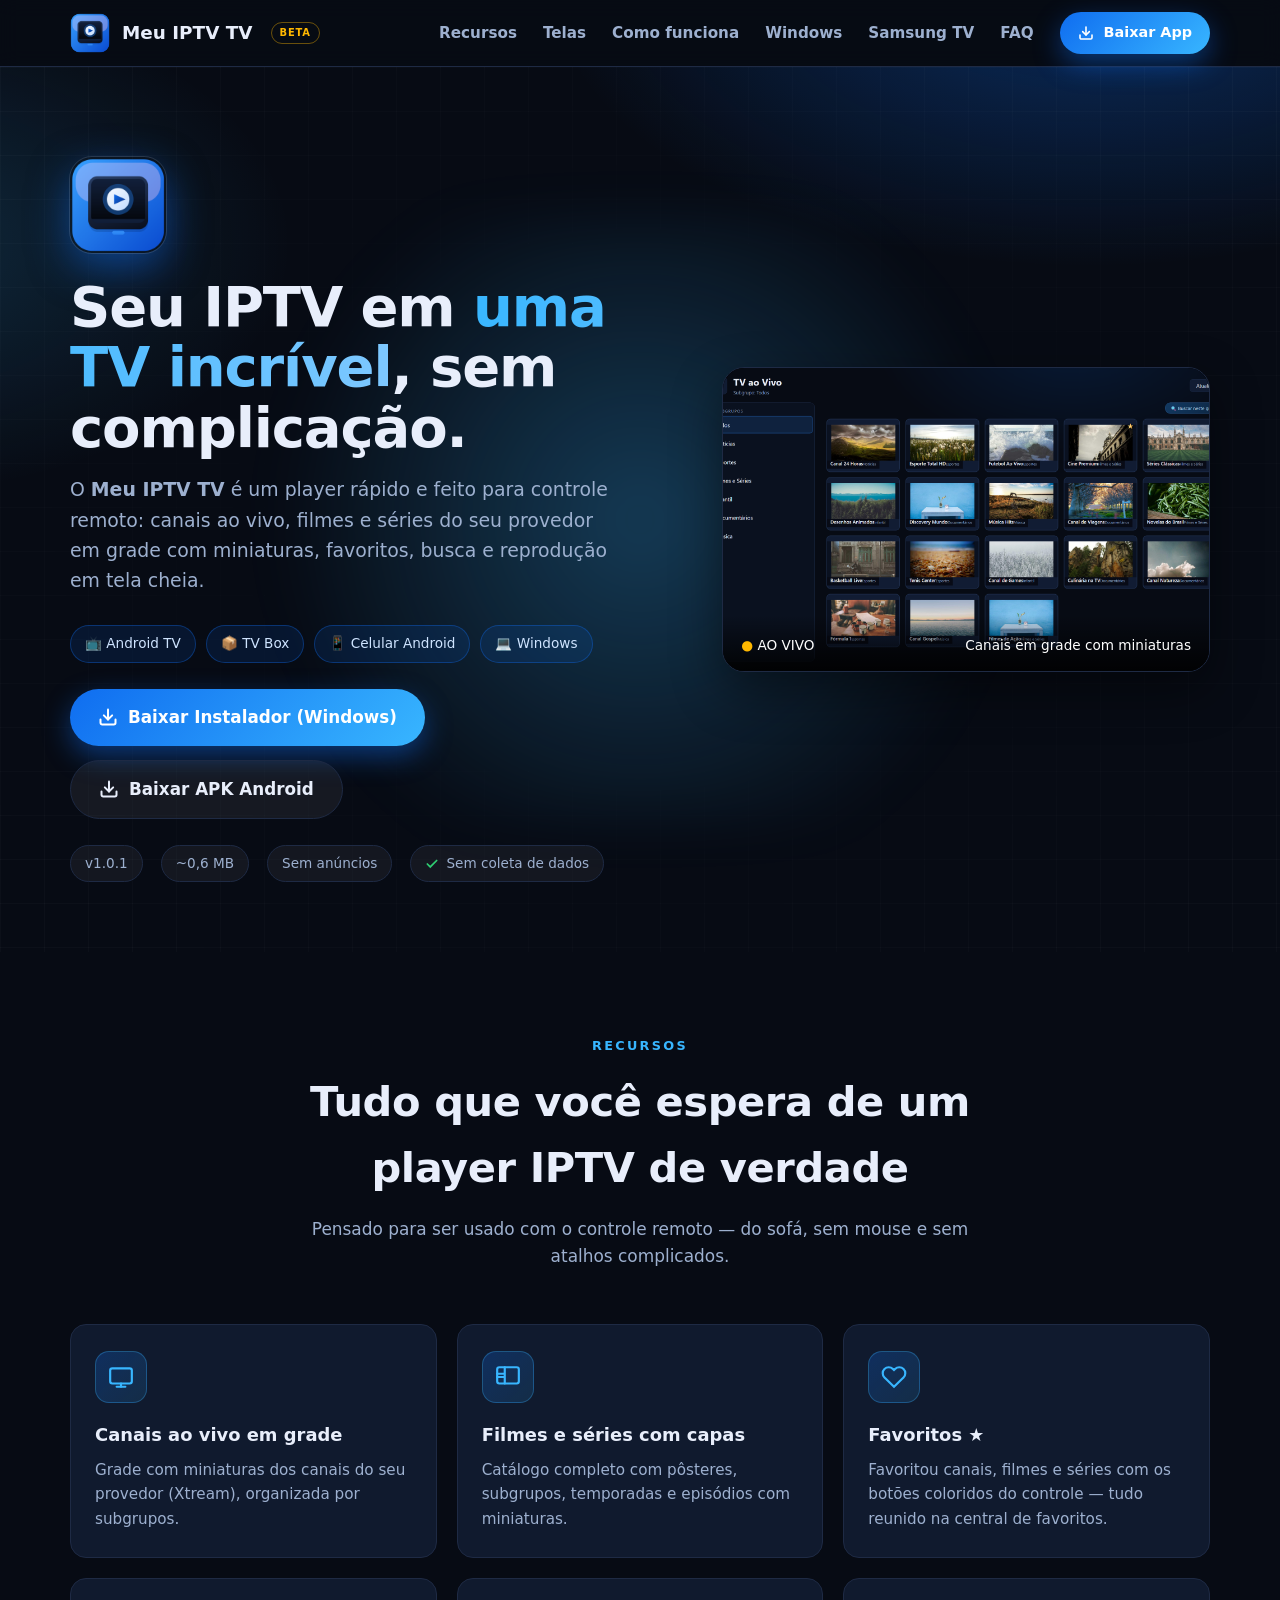
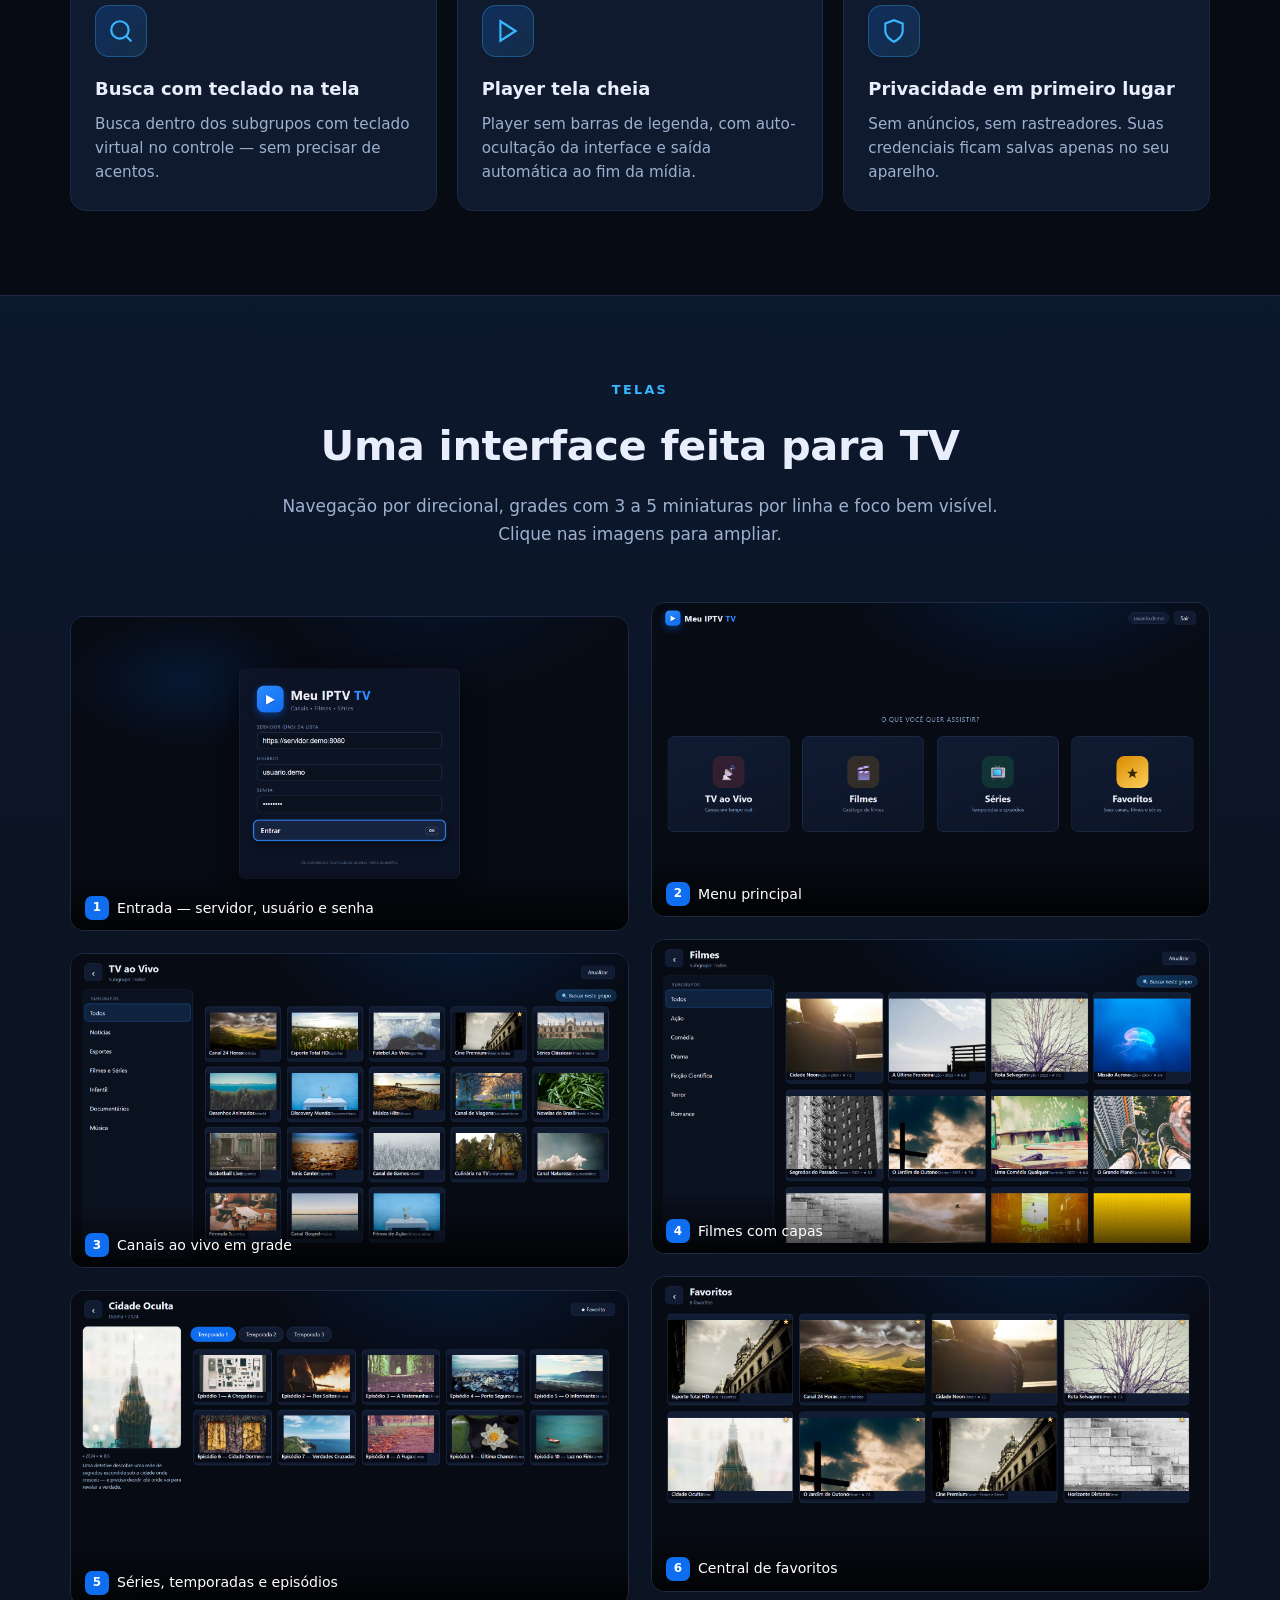
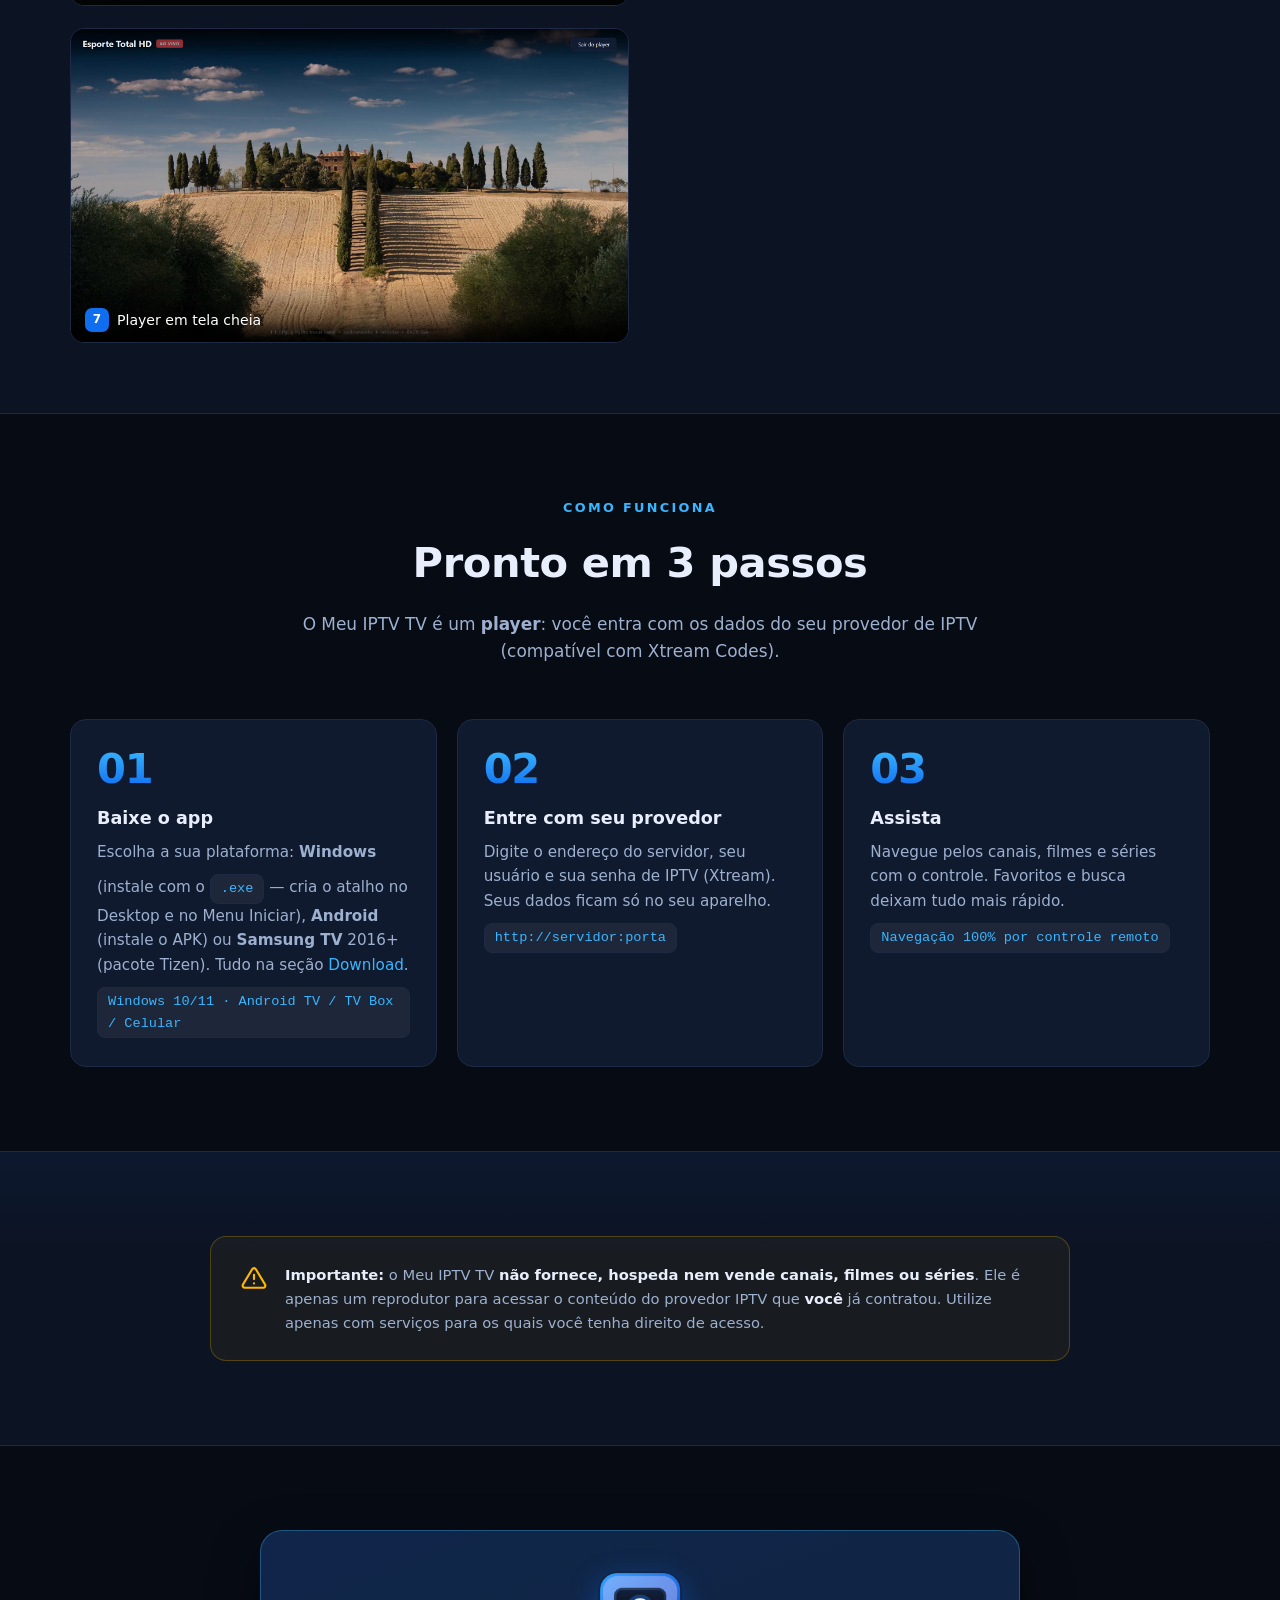
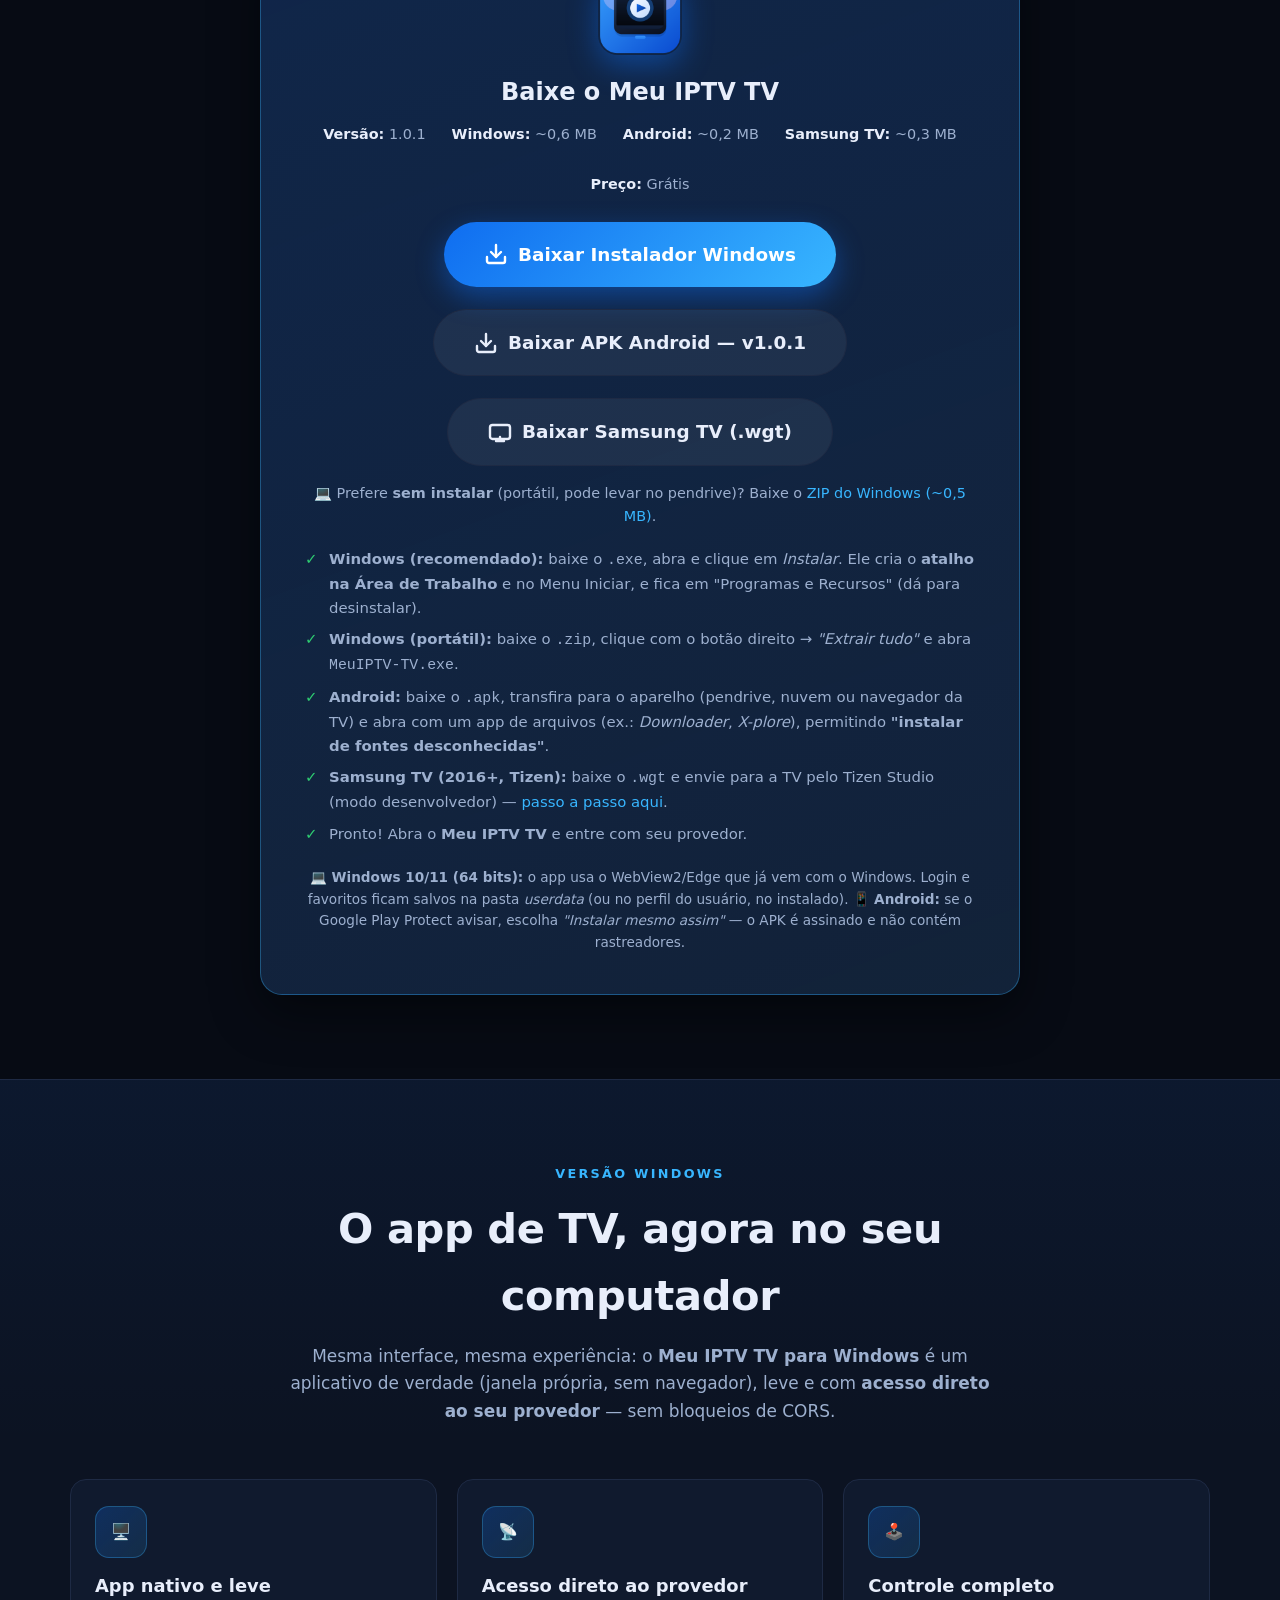
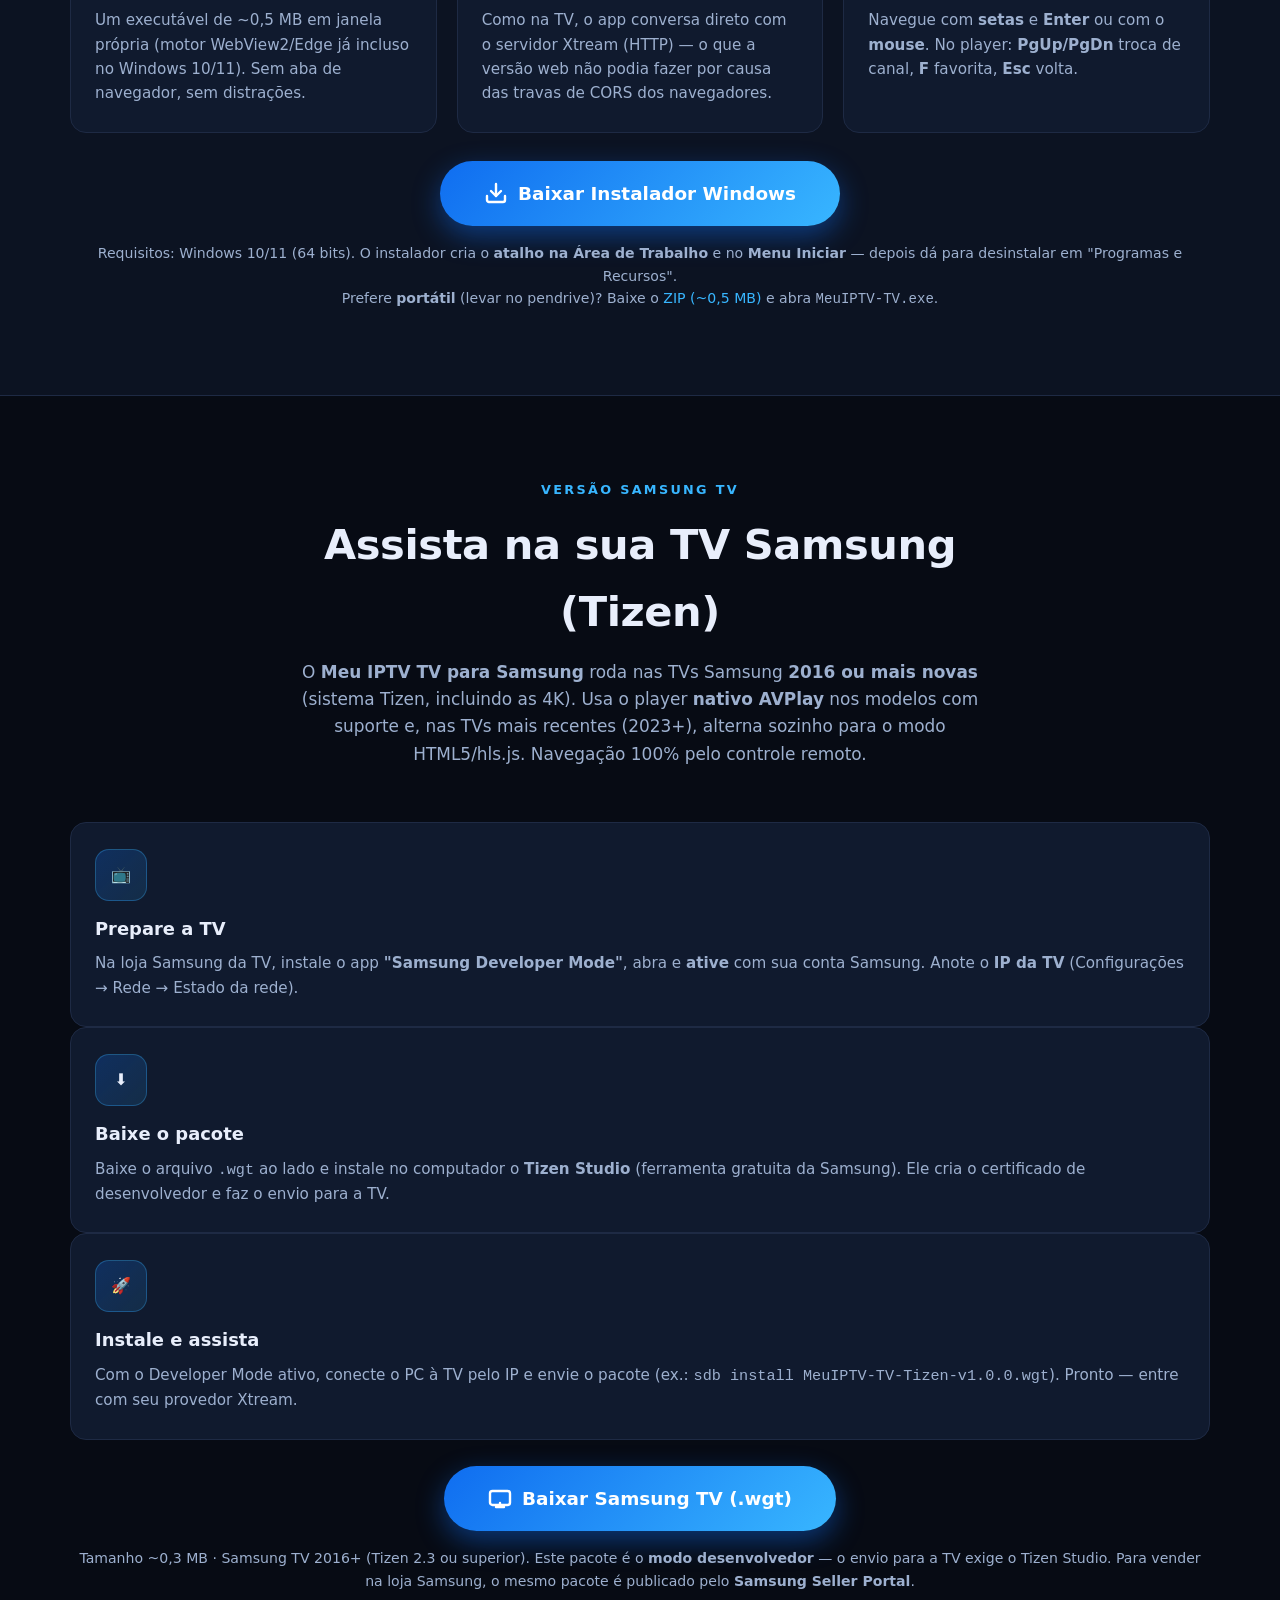
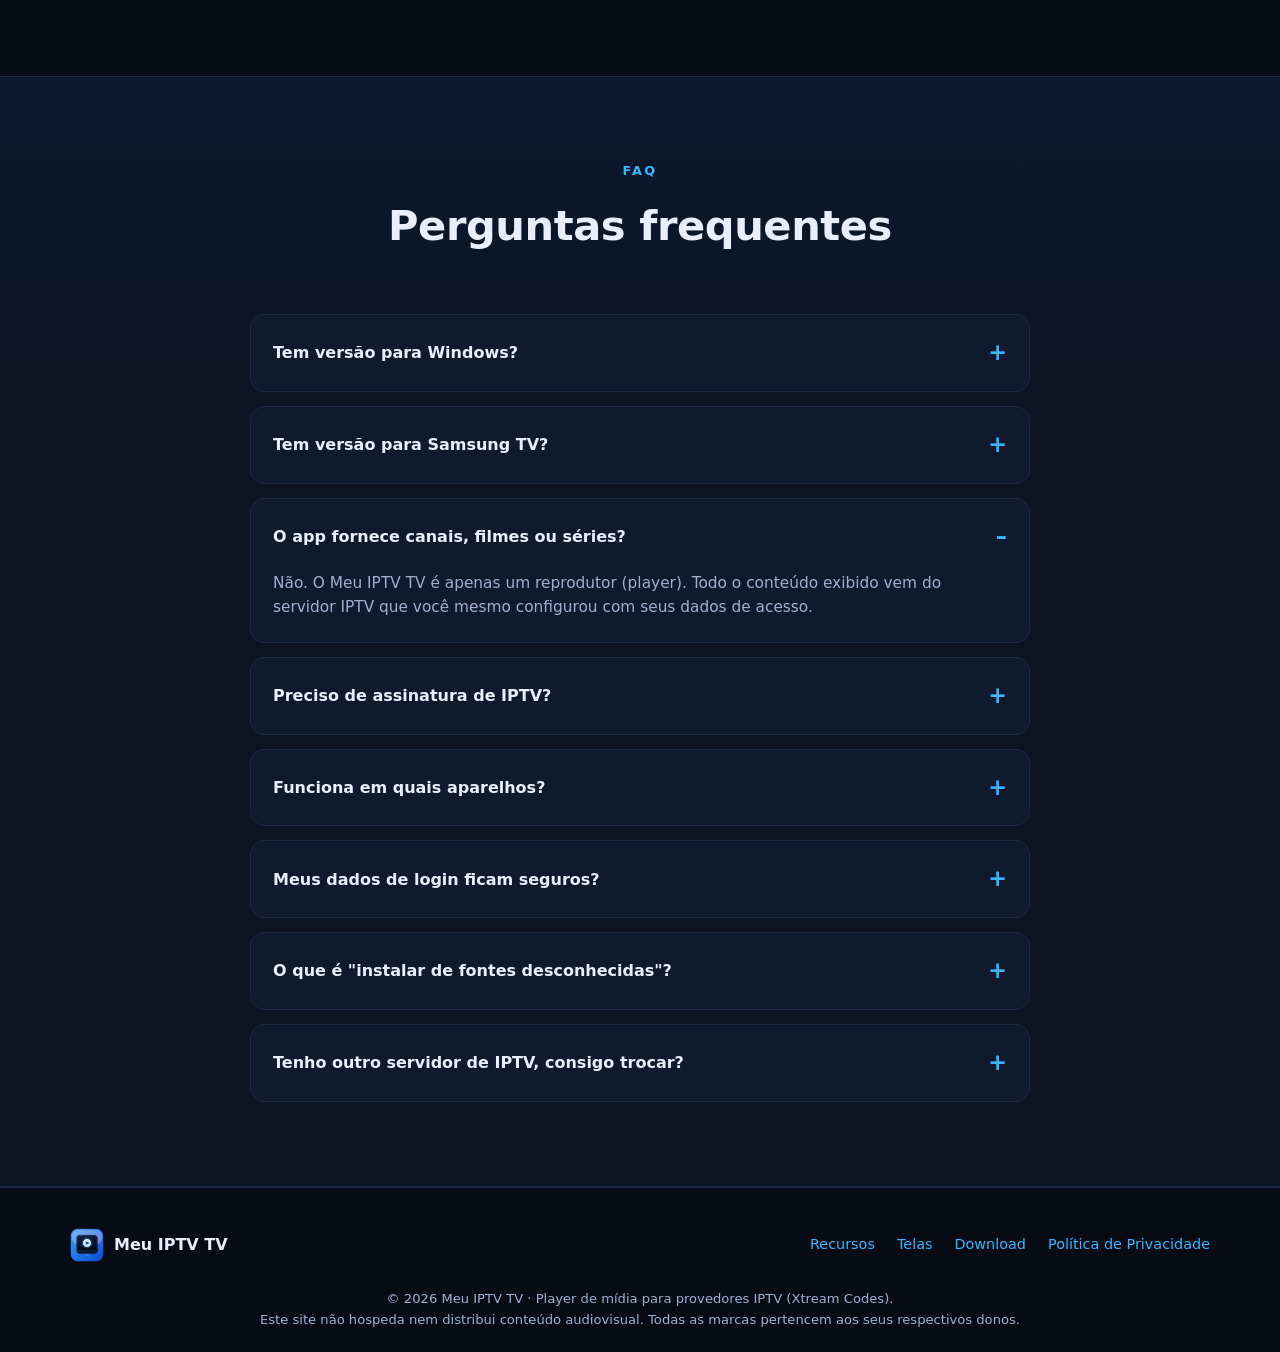
==== commit 1d5c3ff3: "Site: adiciona versao Samsung TV (Tizen) - Novo pacote MeuIPTV-TV-Tizen-v1.0.0.wgt em assets/downloa" ====
--- a/index.html
+++ b/index.html
@@ -35,6 +35,7 @@
       <a href="#telas">Telas</a>
       <a href="#como-funciona">Como funciona</a>
       <a href="#windows" title="Versão para computador">Windows</a>
+    <a href="#samsung" title="Versão para TVs Samsung (Tizen)">Samsung TV</a>
       <a href="#faq">FAQ</a>
       <a class="btn btn-primary btn-sm" href="#download">
         <svg width="16" height="16" viewBox="0 0 24 24" fill="none" stroke="currentColor" stroke-width="2.4" stroke-linecap="round" stroke-linejoin="round"><path d="M21 15v4a2 2 0 0 1-2 2H5a2 2 0 0 1-2-2v-4"/><polyline points="7 10 12 15 17 10"/><line x1="12" y1="15" x2="12" y2="3"/></svg>
@@ -200,7 +201,7 @@
     <div class="steps">
       <div class="step">
         <h3>Baixe o app</h3>
-        <p>Escolha a sua plataforma: <strong>Windows</strong> (instale com o <code>.exe</code> — ele cria o atalho no Desktop e no Menu Iniciar) ou <strong>Android</strong> (instale o APK). Tudo na seção <a href="#download">Download</a>.</p>
+        <p>Escolha a sua plataforma: <strong>Windows</strong> (instale com o <code>.exe</code> — cria o atalho no Desktop e no Menu Iniciar), <strong>Android</strong> (instale o APK) ou <strong>Samsung TV</strong> 2016+ (pacote Tizen). Tudo na seção <a href="#download">Download</a>.</p>
         <code>Windows 10/11 · Android TV / TV Box / Celular</code>
       </div>
       <div class="step">
@@ -241,6 +242,7 @@
         <span><b>Versão:</b> 1.0.1</span>
         <span><b>Windows:</b> ~0,6 MB</span>
         <span><b>Android:</b> ~0,2 MB</span>
+        <span><b>Samsung TV:</b> ~0,3 MB</span>
         <span><b>Preço:</b> Grátis</span>
       </div>
 
@@ -253,6 +255,10 @@
           <svg width="24" height="24" viewBox="0 0 24 24" fill="none" stroke="currentColor" stroke-width="2.4" stroke-linecap="round" stroke-linejoin="round"><path d="M21 15v4a2 2 0 0 1-2 2H5a2 2 0 0 1-2-2v-4"/><polyline points="7 10 12 15 17 10"/><line x1="12" y1="15" x2="12" y2="3"/></svg>
           Baixar APK Android — v1.0.1
         </a>
+        <a class="btn btn-ghost dl-big" href="assets/download/MeuIPTV-TV-Tizen-v1.0.0.wgt" download="MeuIPTV-TV-Tizen-v1.0.0.wgt">
+          <svg width="24" height="24" viewBox="0 0 24 24" fill="none" stroke="currentColor" stroke-width="2.4" stroke-linecap="round" stroke-linejoin="round"><rect x="2" y="5" width="20" height="14" rx="2.5"/><line x1="8" y1="21" x2="16" y2="21"/><line x1="12" y1="17" x2="12" y2="19"/></svg>
+          Baixar Samsung TV (.wgt)
+        </a>
       </div>
 
       <p style="margin:-2px 0 18px;color:var(--txt-dim);font-size:.9rem">
@@ -264,6 +270,7 @@
         <li><b>Windows (recomendado):</b> baixe o <code>.exe</code>, abra e clique em <em>Instalar</em>. Ele cria o <strong>atalho na Área de Trabalho</strong> e no Menu Iniciar, e fica em "Programas e Recursos" (dá para desinstalar).</li>
         <li><b>Windows (portátil):</b> baixe o <code>.zip</code>, clique com o botão direito → <em>"Extrair tudo"</em> e abra <code>MeuIPTV-TV.exe</code>.</li>
         <li><b>Android:</b> baixe o <code>.apk</code>, transfira para o aparelho (pendrive, nuvem ou navegador da TV) e abra com um app de arquivos (ex.: <em>Downloader</em>, <em>X-plore</em>), permitindo <strong>"instalar de fontes desconhecidas"</strong>.</li>
+        <li><b>Samsung TV (2016+, Tizen):</b> baixe o <code>.wgt</code> e envie para a TV pelo Tizen Studio (modo desenvolvedor) — <a href="#samsung">passo a passo aqui</a>.</li>
         <li>Pronto! Abra o <strong>Meu IPTV TV</strong> e entre com seu provedor.</li>
       </ol>
 
@@ -307,6 +314,40 @@
   </div>
 </section>
 
+<!-- ======= VERSÃO SAMSUNG TV ======= -->
+<section id="samsung">
+  <div class="container">
+    <div class="sec-head">
+      <div class="kicker">Versão Samsung TV</div>
+      <h2>Assista na sua TV Samsung (Tizen)</h2>
+      <p>O <strong>Meu IPTV TV para Samsung</strong> roda nas TVs Samsung <strong>2016 ou mais novas</strong> (sistema Tizen, incluindo as 4K). Usa o player <strong>nativo AVPlay</strong> nos modelos com suporte e, nas TVs mais recentes (2023+), alterna sozinho para o modo HTML5/hls.js. Navegação 100% pelo controle remoto.</p>
+    </div>
+
+    <div class="how-grid" style="grid-template-columns:repeat(auto-fit,minmax(280px,1fr));gap:20px;margin-bottom:26px">
+      <div class="feat"><div class="ico" style="margin-bottom:14px">📺</div>
+        <h3>Prepare a TV</h3>
+        <p>Na loja Samsung da TV, instale o app <strong>"Samsung Developer Mode"</strong>, abra e <strong>ative</strong> com sua conta Samsung. Anote o <strong>IP da TV</strong> (Configurações → Rede → Estado da rede).</p>
+      </div>
+      <div class="feat"><div class="ico" style="margin-bottom:14px">⬇️</div>
+        <h3>Baixe o pacote</h3>
+        <p>Baixe o arquivo <code>.wgt</code> ao lado e instale no computador o <strong>Tizen Studio</strong> (ferramenta gratuita da Samsung). Ele cria o certificado de desenvolvedor e faz o envio para a TV.</p>
+      </div>
+      <div class="feat"><div class="ico" style="margin-bottom:14px">🚀</div>
+        <h3>Instale e assista</h3>
+        <p>Com o Developer Mode ativo, conecte o PC à TV pelo IP e envie o pacote (ex.: <code>sdb install MeuIPTV-TV-Tizen-v1.0.0.wgt</code>). Pronto — entre com seu provedor Xtream.</p>
+      </div>
+    </div>
+
+    <div style="text-align:center">
+      <a class="btn btn-primary" href="assets/download/MeuIPTV-TV-Tizen-v1.0.0.wgt" download="MeuIPTV-TV-Tizen-v1.0.0.wgt" style="font-size:1.15rem;padding:18px 44px">
+        <svg width="24" height="24" viewBox="0 0 24 24" fill="none" stroke="currentColor" stroke-width="2.4" stroke-linecap="round" stroke-linejoin="round"><rect x="2" y="5" width="20" height="14" rx="2.5"/><line x1="8" y1="21" x2="16" y2="21"/><line x1="12" y1="17" x2="12" y2="19"/></svg>
+        Baixar Samsung TV (.wgt)
+      </a>
+      <p style="margin-top:16px;color:var(--txt-dim);font-size:.88rem">Tamanho ~0,3 MB · Samsung TV 2016+ (Tizen 2.3 ou superior). Este pacote é o <b>modo desenvolvedor</b> — o envio para a TV exige o Tizen Studio. Para vender na loja Samsung, o mesmo pacote é publicado pelo <b>Samsung Seller Portal</b>.</p>
+    </div>
+  </div>
+</section>
+
 <!-- ======= FAQ ======= -->
 <section class="bg-soft" id="faq">
   <div class="container">
@@ -319,6 +360,10 @@
       <details>
         <summary>Tem versão para Windows?</summary>
         <p>Sim! Baixe o <strong>instalador</strong> na seção <a href="#windows">Windows</a> (ou em <a href="#download">Download</a>) — ele instala o app e cria atalho no Desktop e no Menu Iniciar. Também há a versão <strong>portátil (ZIP)</strong>, para levar num pendrive e abrir em qualquer PC. Requisitos: <strong>Windows 10/11 (64 bits)</strong>.</p>
+      </details>
+      <details>
+        <summary>Tem versão para Samsung TV?</summary>
+        <p>Sim! Se a sua TV Samsung é de <strong>2016 ou mais nova</strong> (sistema Tizen — inclui os modelos com Samsung Apps e as 4K), baixe o pacote <code>.wgt</code> na seção <a href="#samsung">Samsung TV</a> e envie pelo <strong>Tizen Studio</strong> com o modo desenvolvedor ativo na TV. Canais ao vivo usam o player nativo (AVPlay) e, nas TVs mais novas, o app alterna sozinho para o modo HTML5.</p>
       </details>
       <details open>
         <summary>O app fornece canais, filmes ou séries?</summary>
@@ -330,7 +375,7 @@
       </details>
       <details>
         <summary>Funciona em quais aparelhos?</summary>
-        <p>Android TV, Google TV, TV Box Android, celulares/tablets Android (Android 5.0 ou superior) e <strong>computadores com Windows 10/11 (64 bits)</strong>. Interface otimizada para controle remoto, teclado e mouse.</p>
+        <p><strong>Android TV / Google TV / TV Box Android</strong>, <strong>celulares e tablets Android</strong> (5.0+), <strong>TVs LG webOS</strong>, <strong>TVs Samsung (2016+, Tizen)</strong> e <strong>Windows 10/11 (64 bits)</strong>. TVs Samsung muito antigas (2015 ou anteriores, Smart Hub antigo) não têm o sistema Tizen e não conseguem rodar o app.</p>
       </details>
       <details>
         <summary>Meus dados de login ficam seguros?</summary>
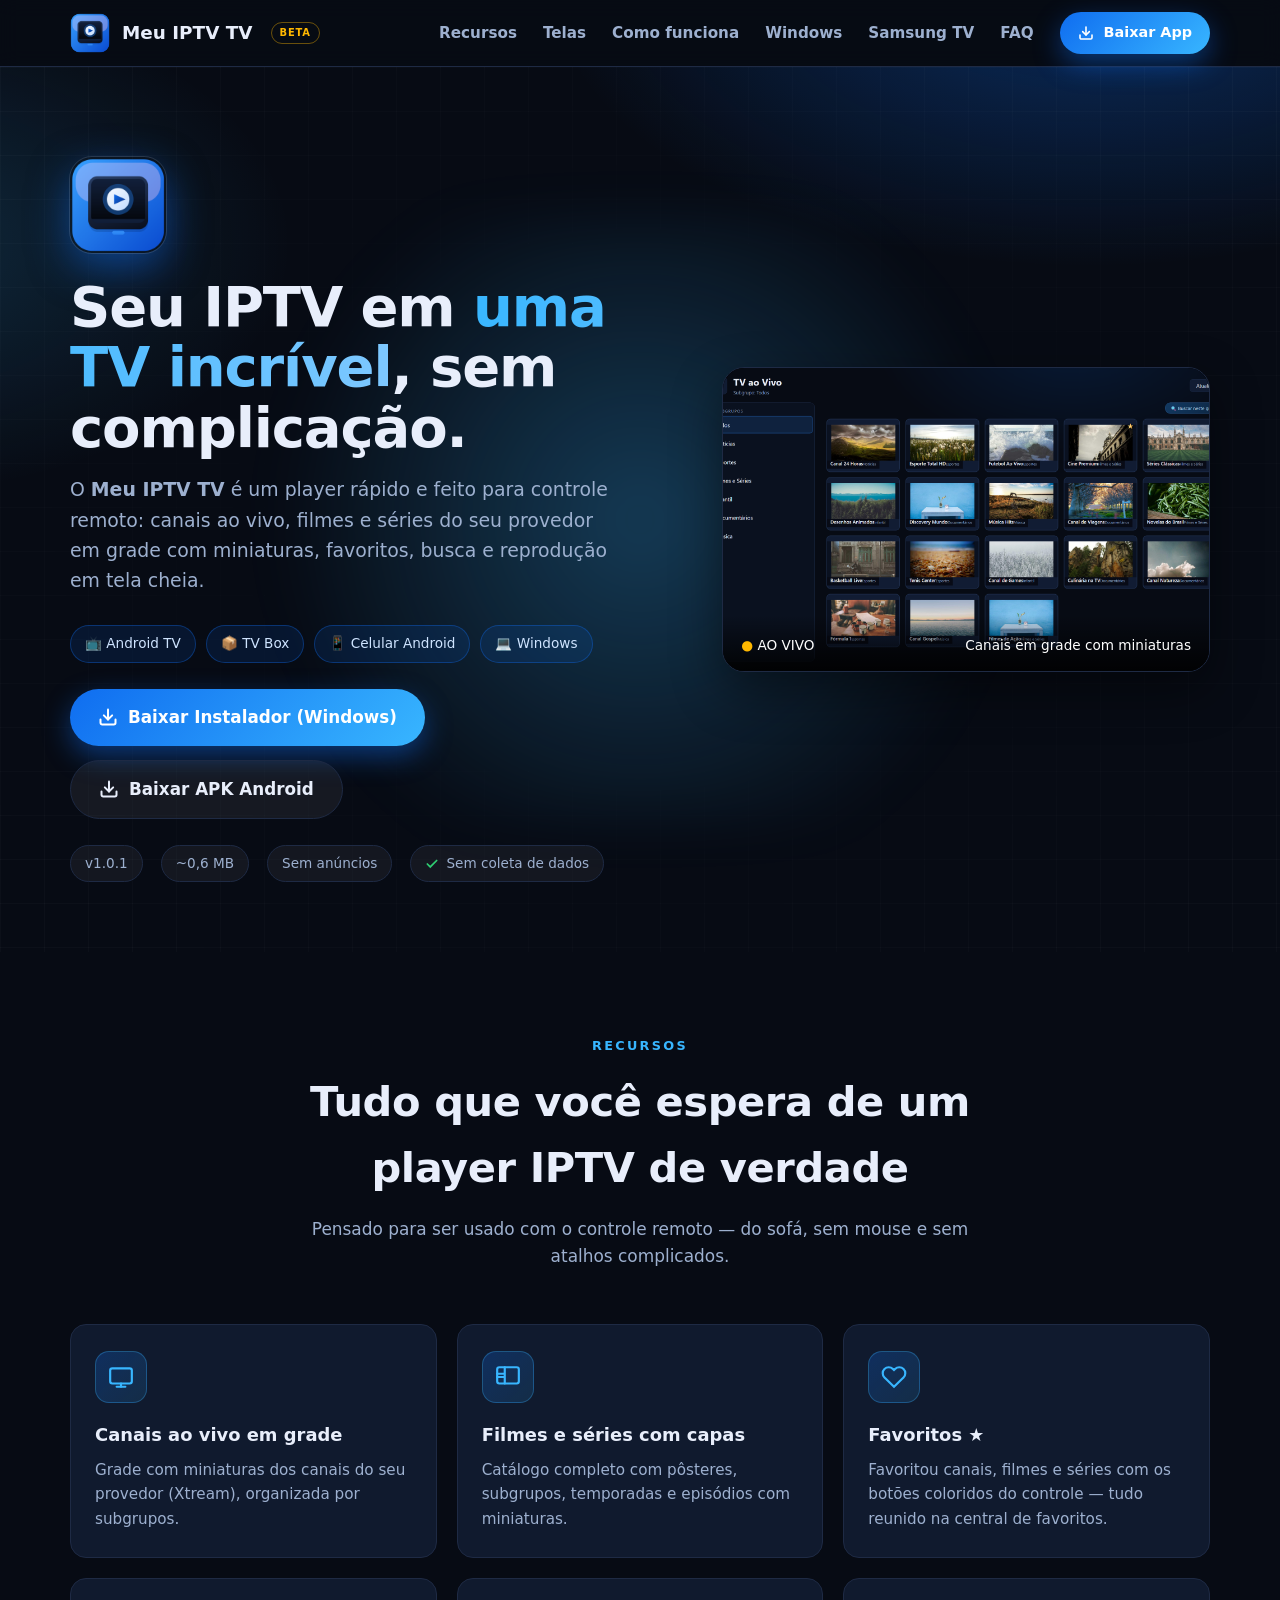
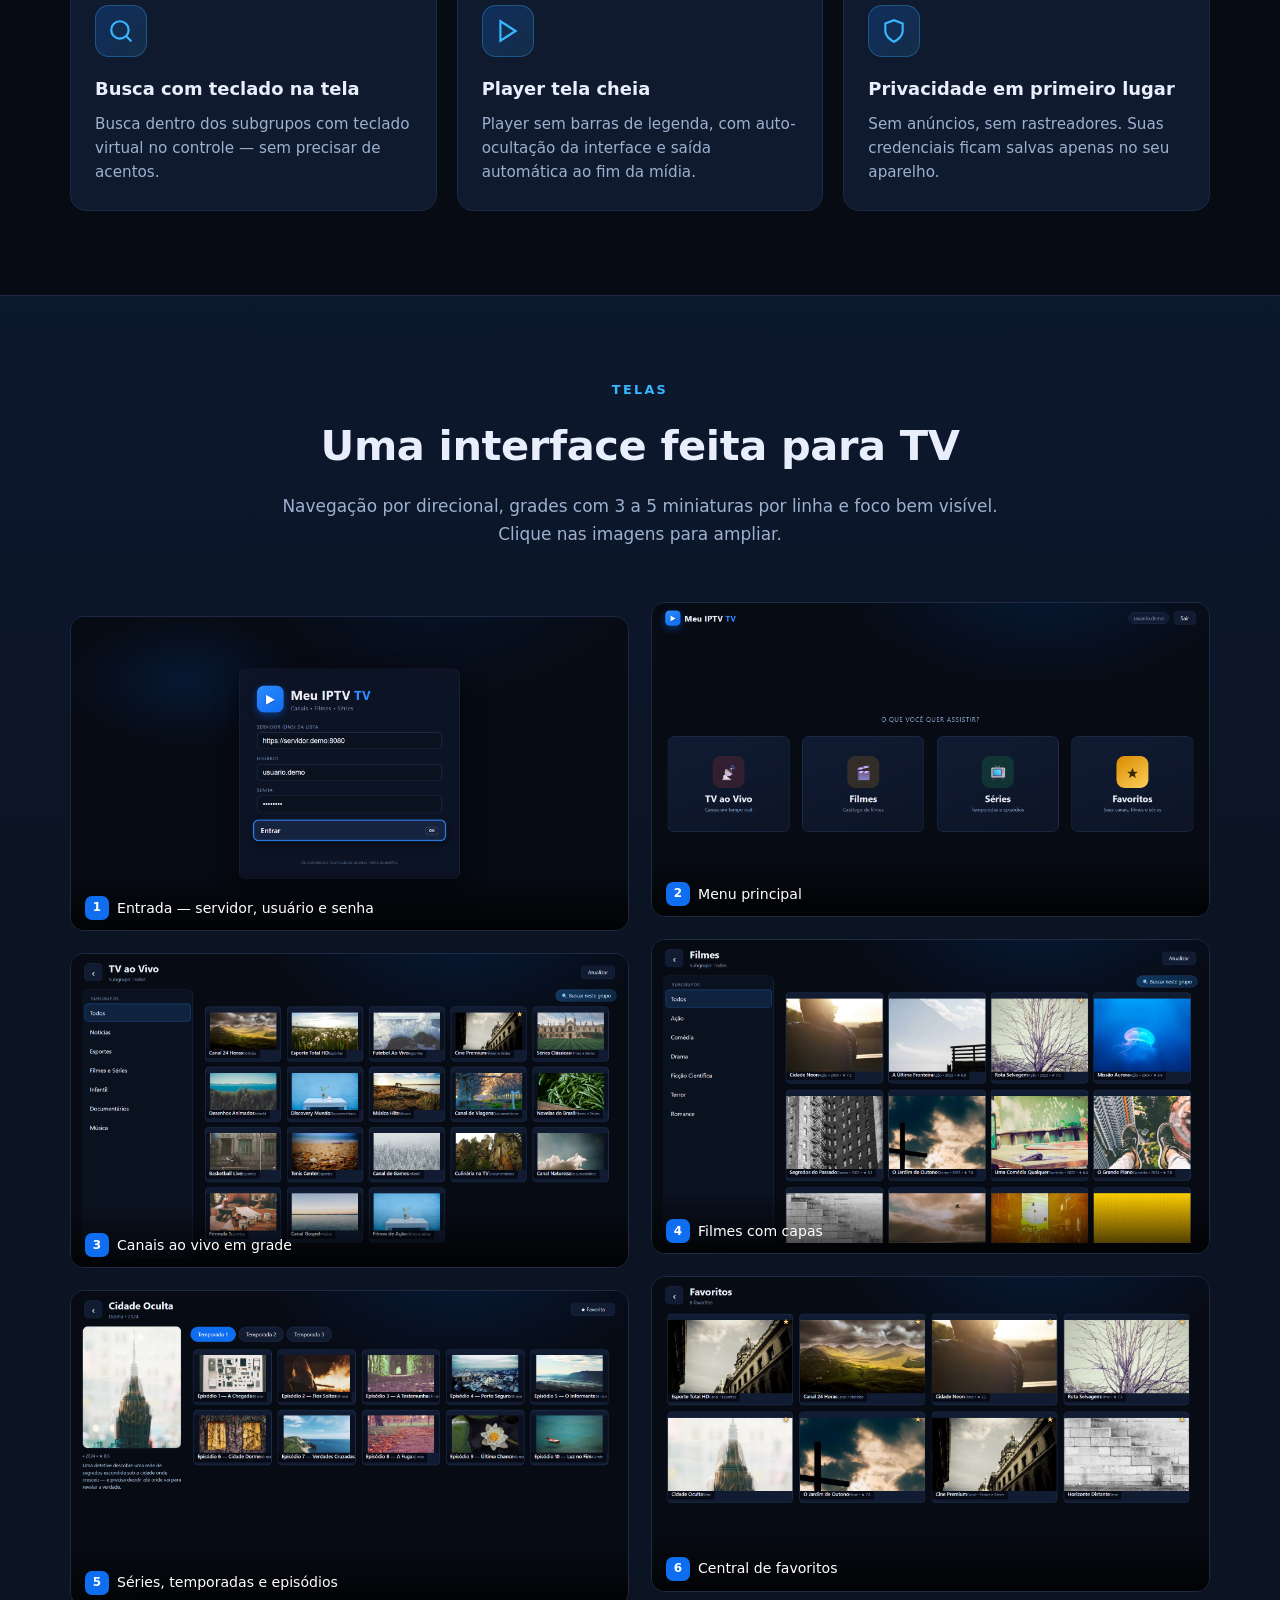
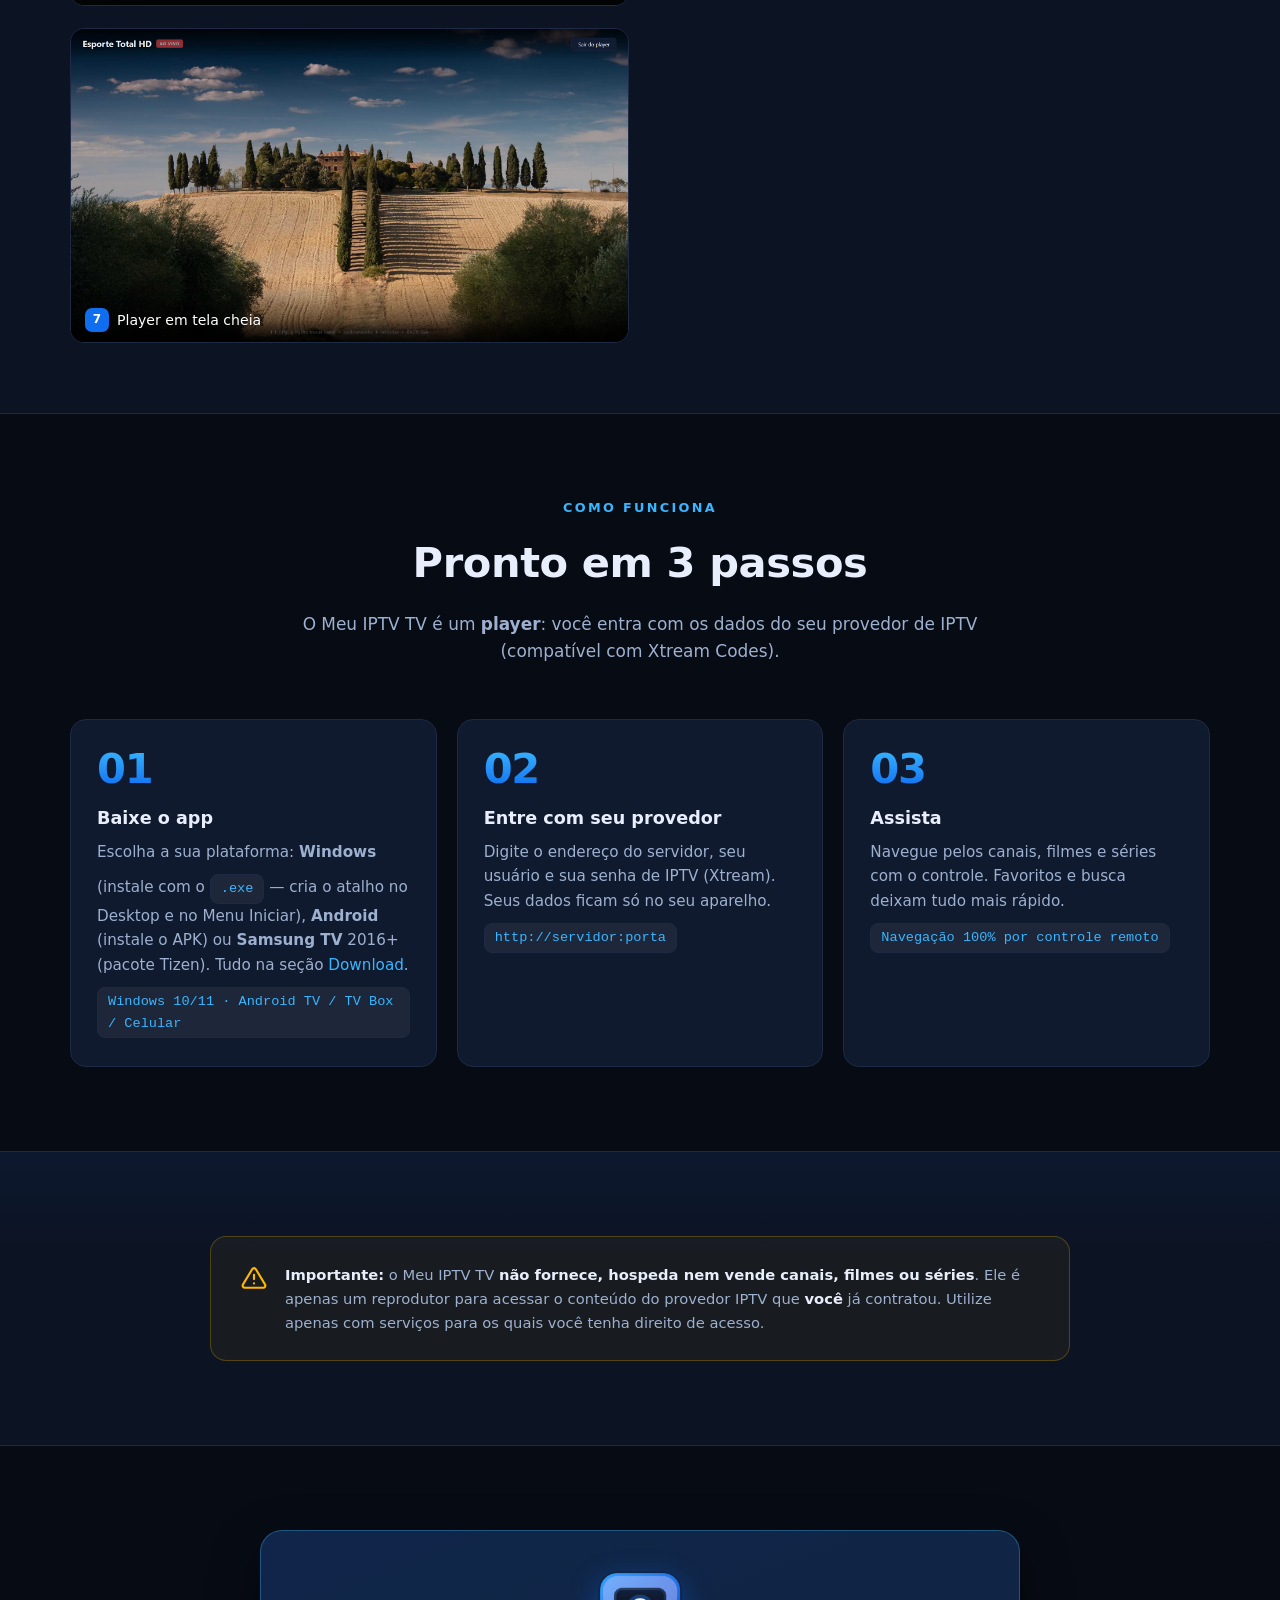
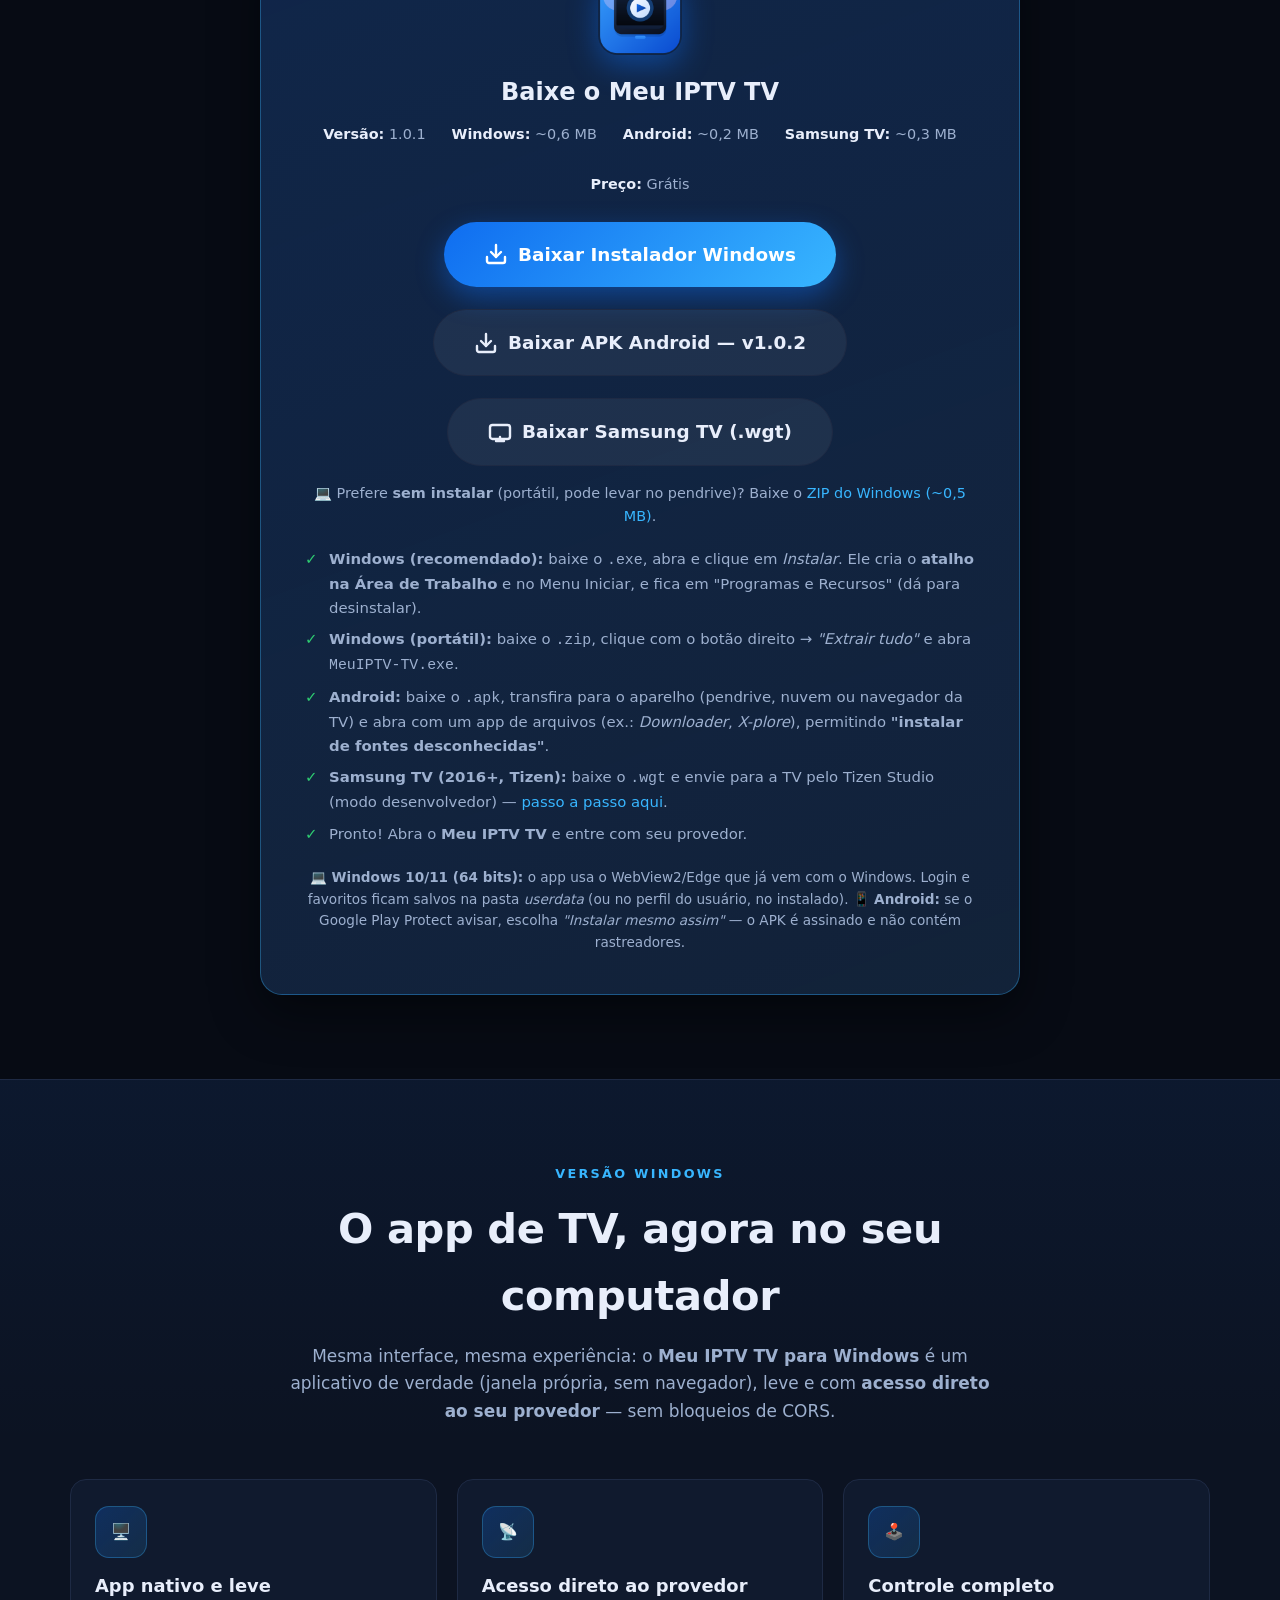
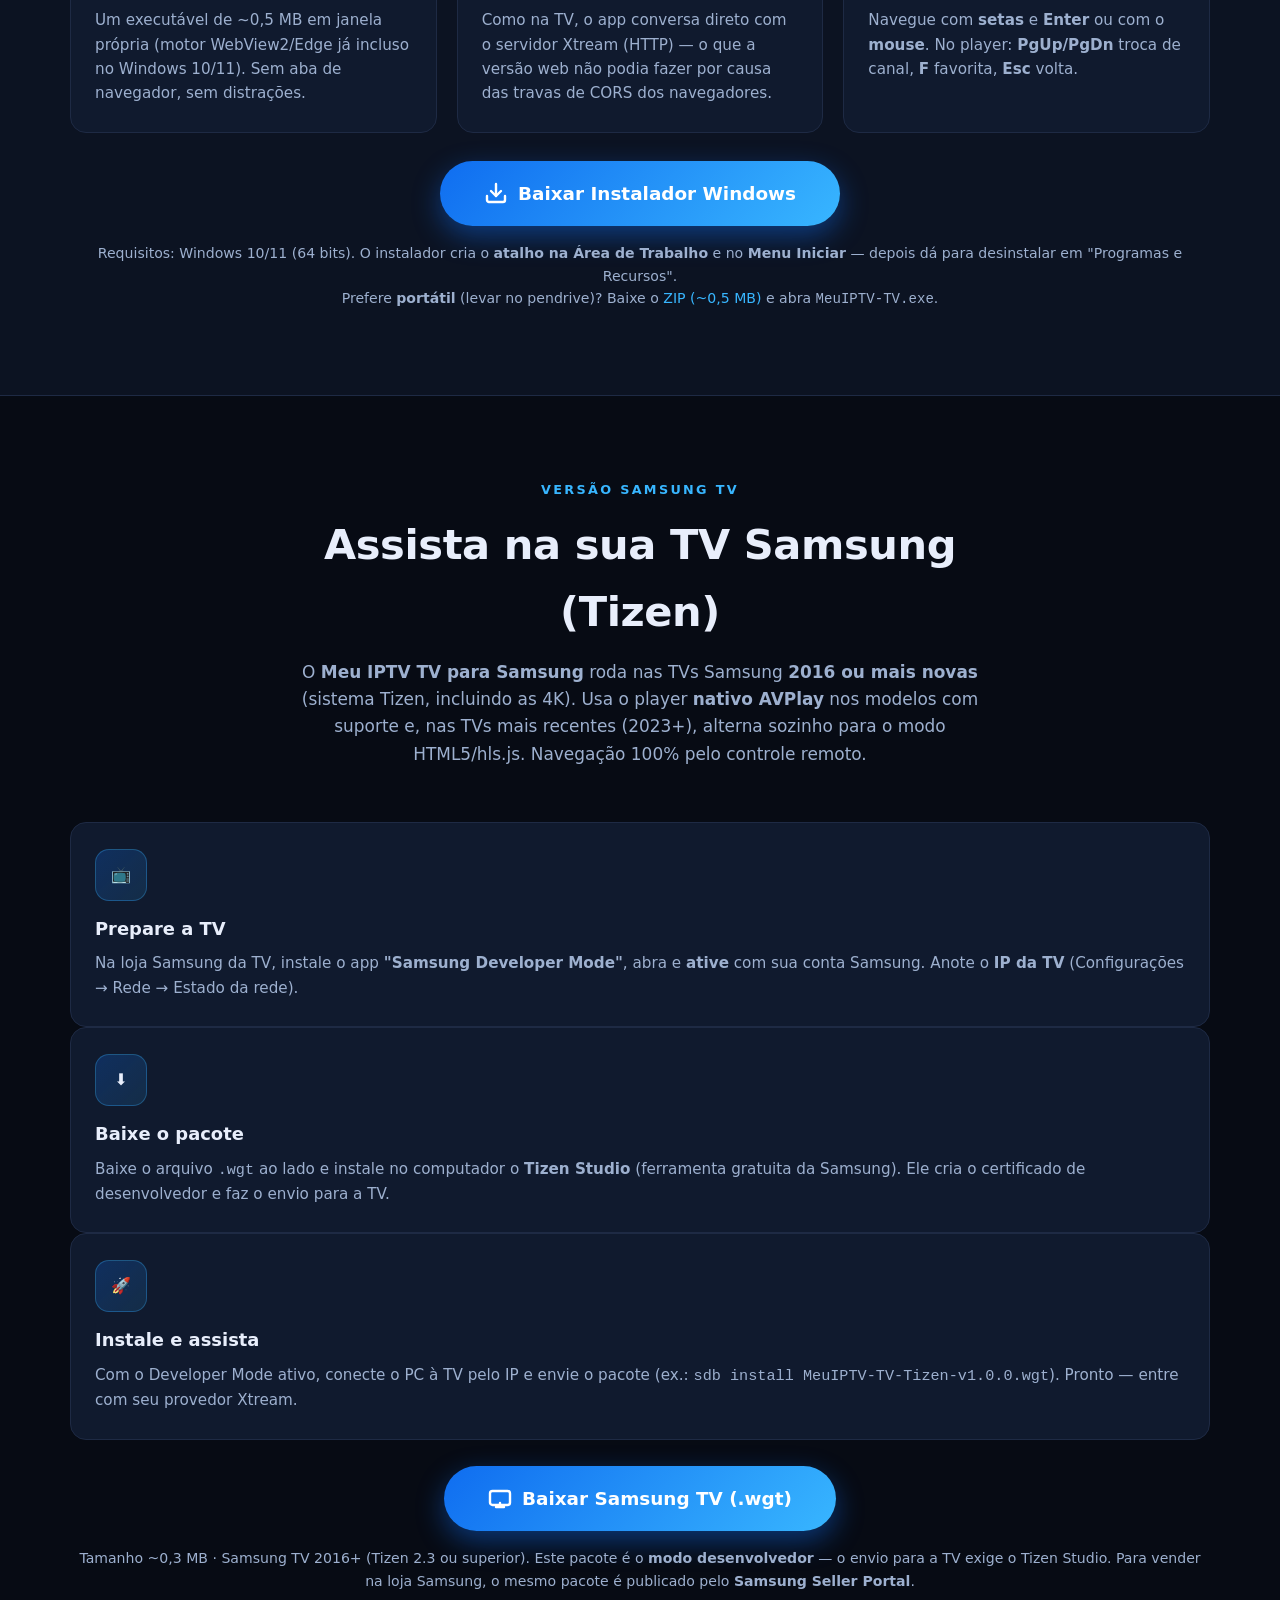
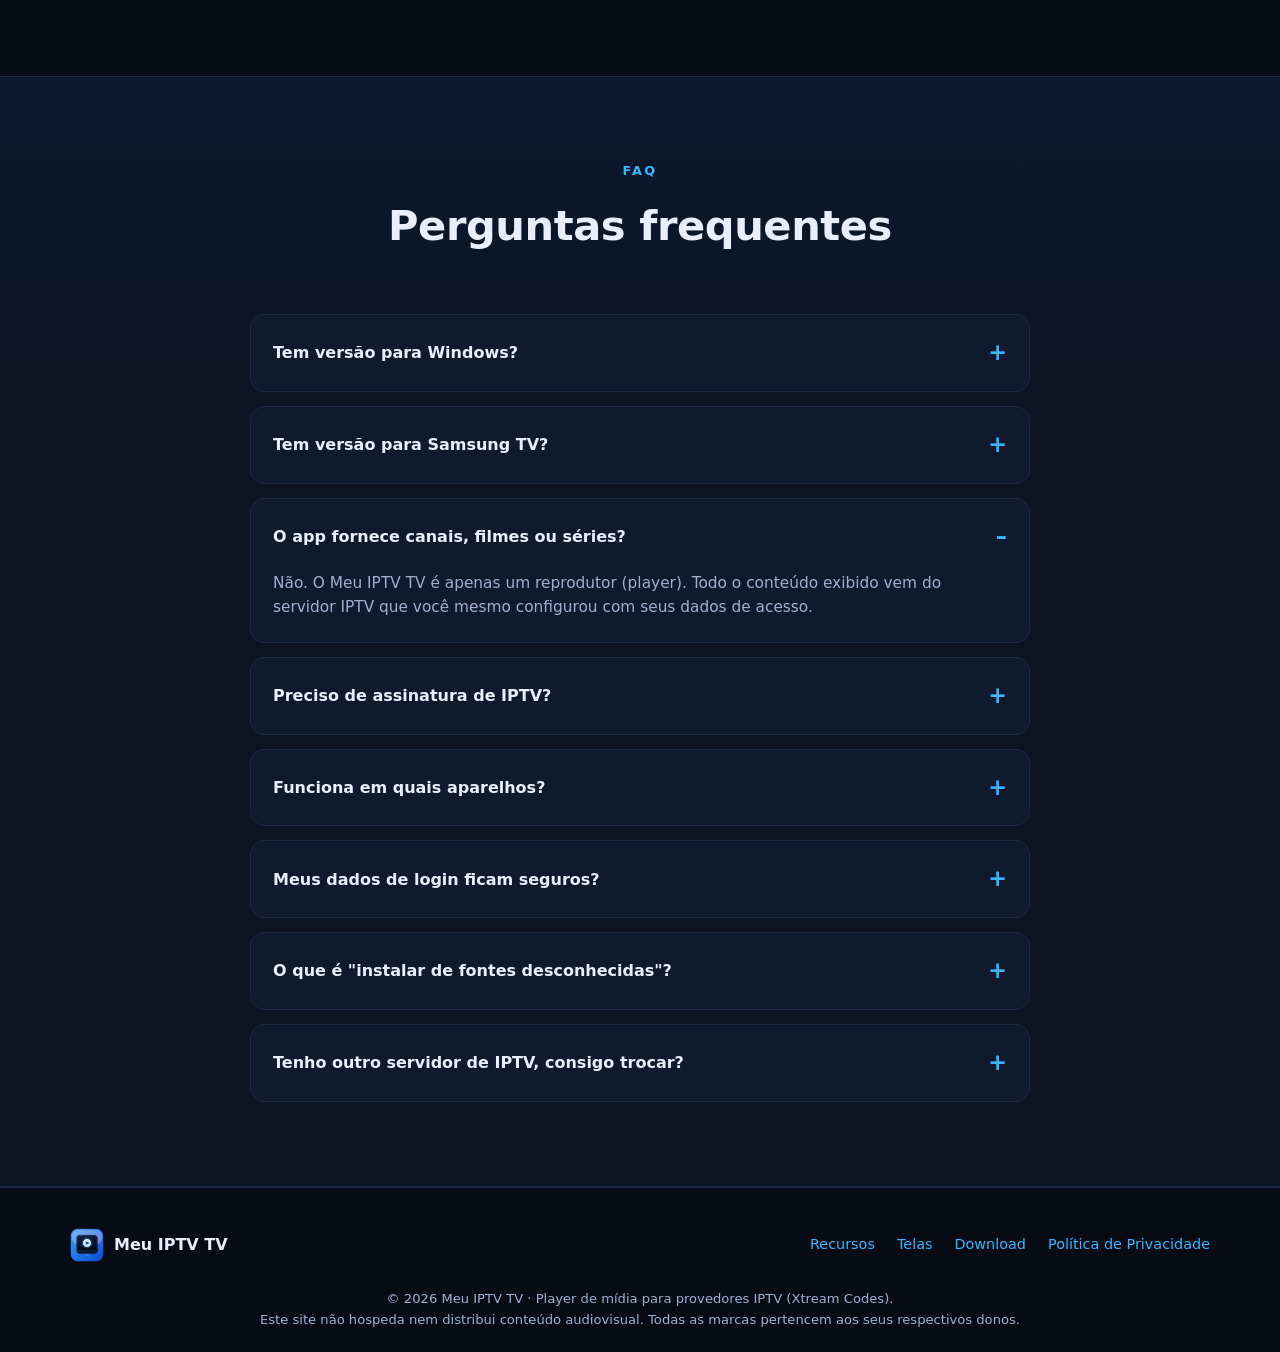
==== commit a1edc11e: "Android v1.0.2: barra de rolagem visivel/arrastavel para grupos e itens (scrollbar.js) + site atuali" ====
--- a/index.html
+++ b/index.html
@@ -70,7 +70,7 @@
             <svg width="20" height="20" viewBox="0 0 24 24" fill="none" stroke="currentColor" stroke-width="2.4" stroke-linecap="round" stroke-linejoin="round"><path d="M21 15v4a2 2 0 0 1-2 2H5a2 2 0 0 1-2-2v-4"/><polyline points="7 10 12 15 17 10"/><line x1="12" y1="15" x2="12" y2="3"/></svg>
             Baixar Instalador (Windows)
           </a>
-          <a class="btn btn-ghost" href="assets/download/MeuIPTV-TV-v1.0.1.apk" download="MeuIPTV-TV-v1.0.1.apk">
+          <a class="btn btn-ghost" href="assets/download/MeuIPTV-TV-v1.0.2.apk" download="MeuIPTV-TV-v1.0.2.apk">
             <svg width="20" height="20" viewBox="0 0 24 24" fill="none" stroke="currentColor" stroke-width="2.4" stroke-linecap="round" stroke-linejoin="round"><path d="M21 15v4a2 2 0 0 1-2 2H5a2 2 0 0 1-2-2v-4"/><polyline points="7 10 12 15 17 10"/><line x1="12" y1="15" x2="12" y2="3"/></svg>
             Baixar APK Android
           </a>
@@ -251,9 +251,9 @@
           <svg width="24" height="24" viewBox="0 0 24 24" fill="none" stroke="currentColor" stroke-width="2.4" stroke-linecap="round" stroke-linejoin="round"><path d="M21 15v4a2 2 0 0 1-2 2H5a2 2 0 0 1-2-2v-4"/><polyline points="7 10 12 15 17 10"/><line x1="12" y1="15" x2="12" y2="3"/></svg>
           Baixar Instalador Windows
         </a>
-        <a class="btn btn-ghost dl-big" href="assets/download/MeuIPTV-TV-v1.0.1.apk" download="MeuIPTV-TV-v1.0.1.apk">
+        <a class="btn btn-ghost dl-big" href="assets/download/MeuIPTV-TV-v1.0.2.apk" download="MeuIPTV-TV-v1.0.2.apk">
           <svg width="24" height="24" viewBox="0 0 24 24" fill="none" stroke="currentColor" stroke-width="2.4" stroke-linecap="round" stroke-linejoin="round"><path d="M21 15v4a2 2 0 0 1-2 2H5a2 2 0 0 1-2-2v-4"/><polyline points="7 10 12 15 17 10"/><line x1="12" y1="15" x2="12" y2="3"/></svg>
-          Baixar APK Android — v1.0.1
+          Baixar APK Android — v1.0.2
         </a>
         <a class="btn btn-ghost dl-big" href="assets/download/MeuIPTV-TV-Tizen-v1.0.0.wgt" download="MeuIPTV-TV-Tizen-v1.0.0.wgt">
           <svg width="24" height="24" viewBox="0 0 24 24" fill="none" stroke="currentColor" stroke-width="2.4" stroke-linecap="round" stroke-linejoin="round"><rect x="2" y="5" width="20" height="14" rx="2.5"/><line x1="8" y1="21" x2="16" y2="21"/><line x1="12" y1="17" x2="12" y2="19"/></svg>
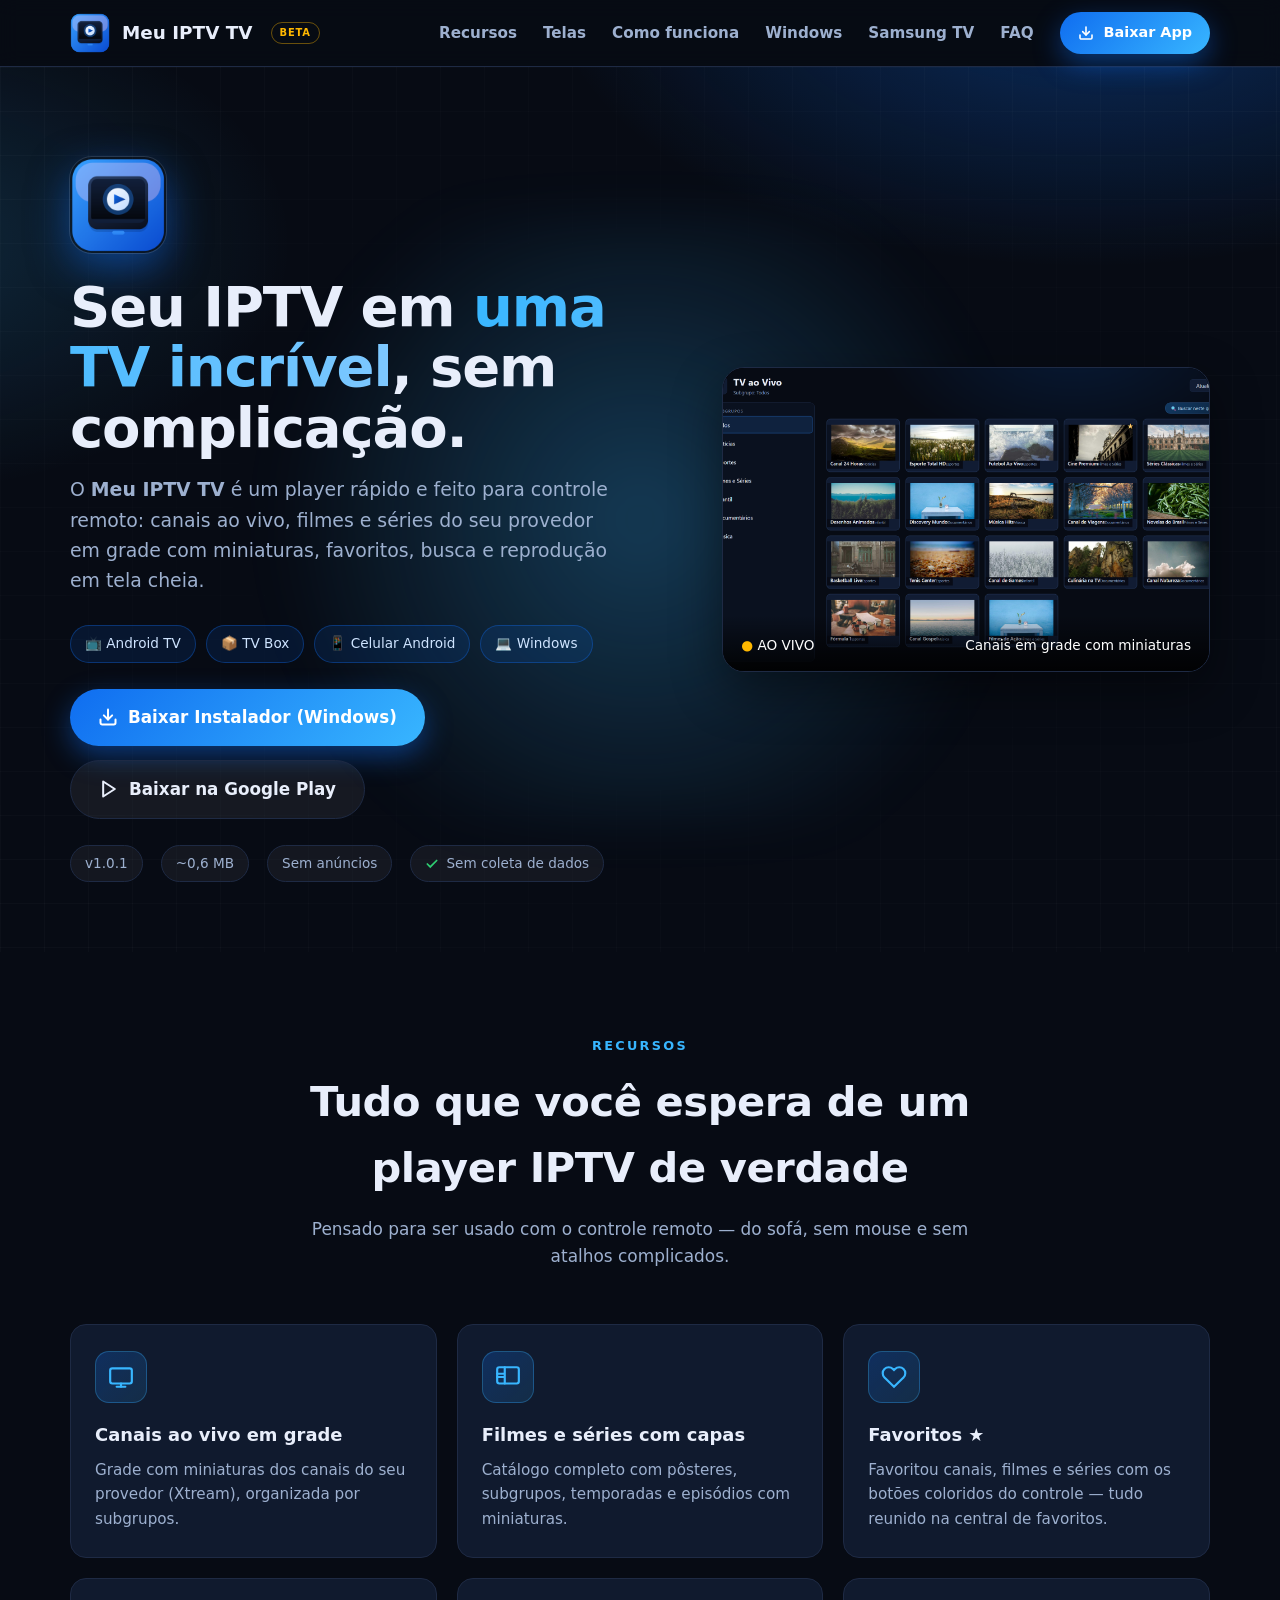
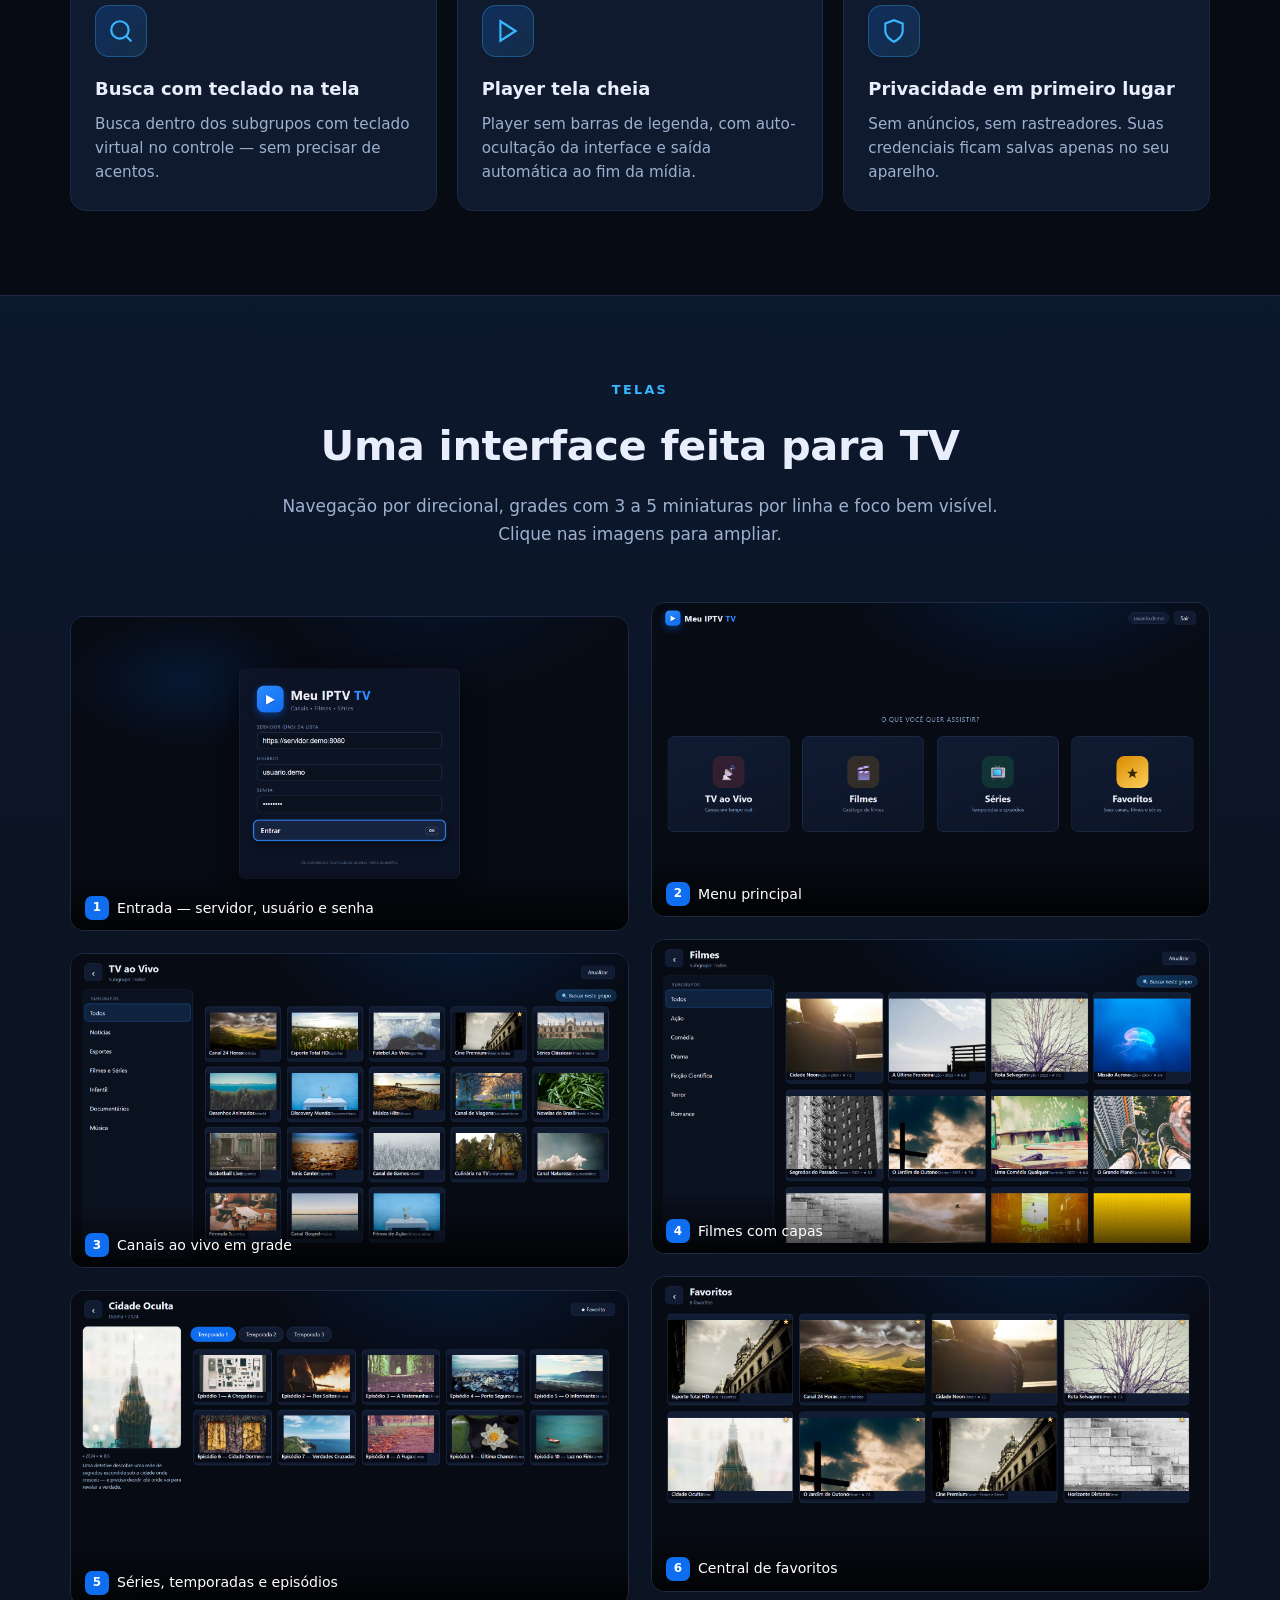
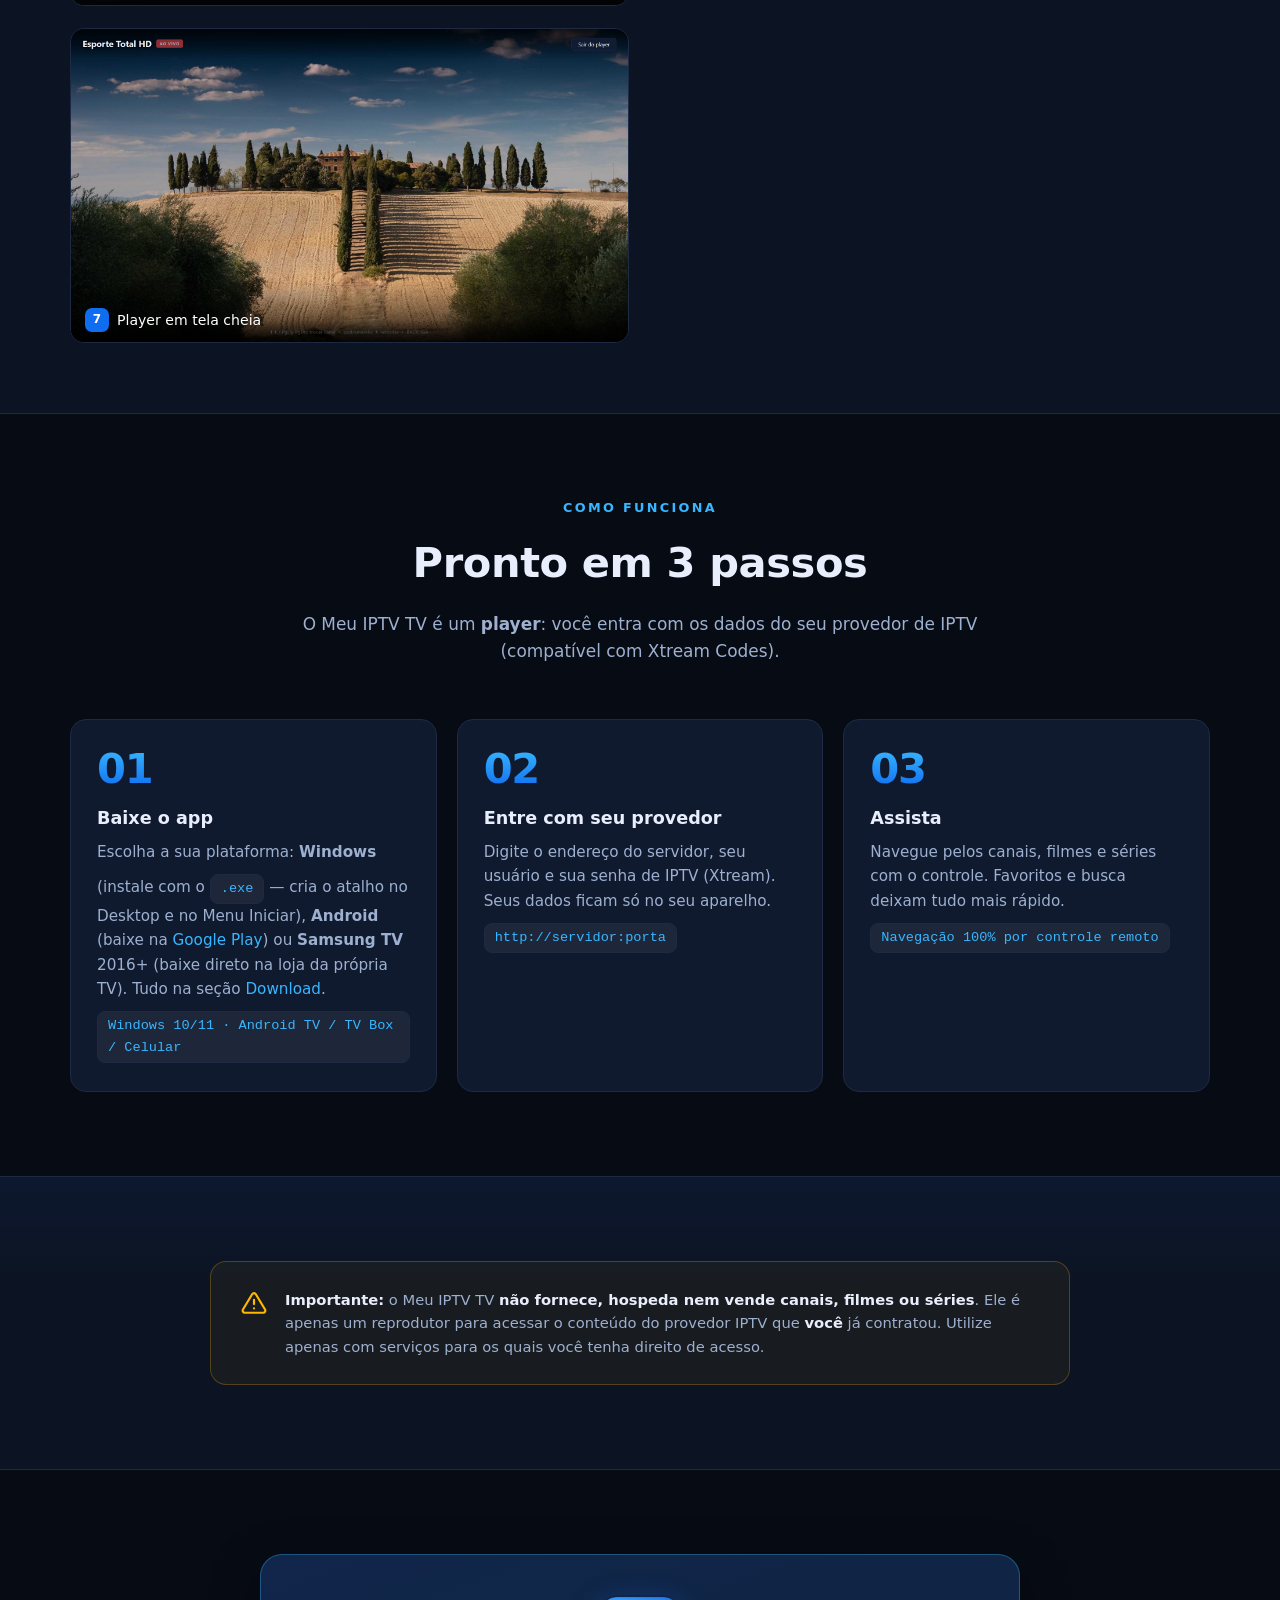
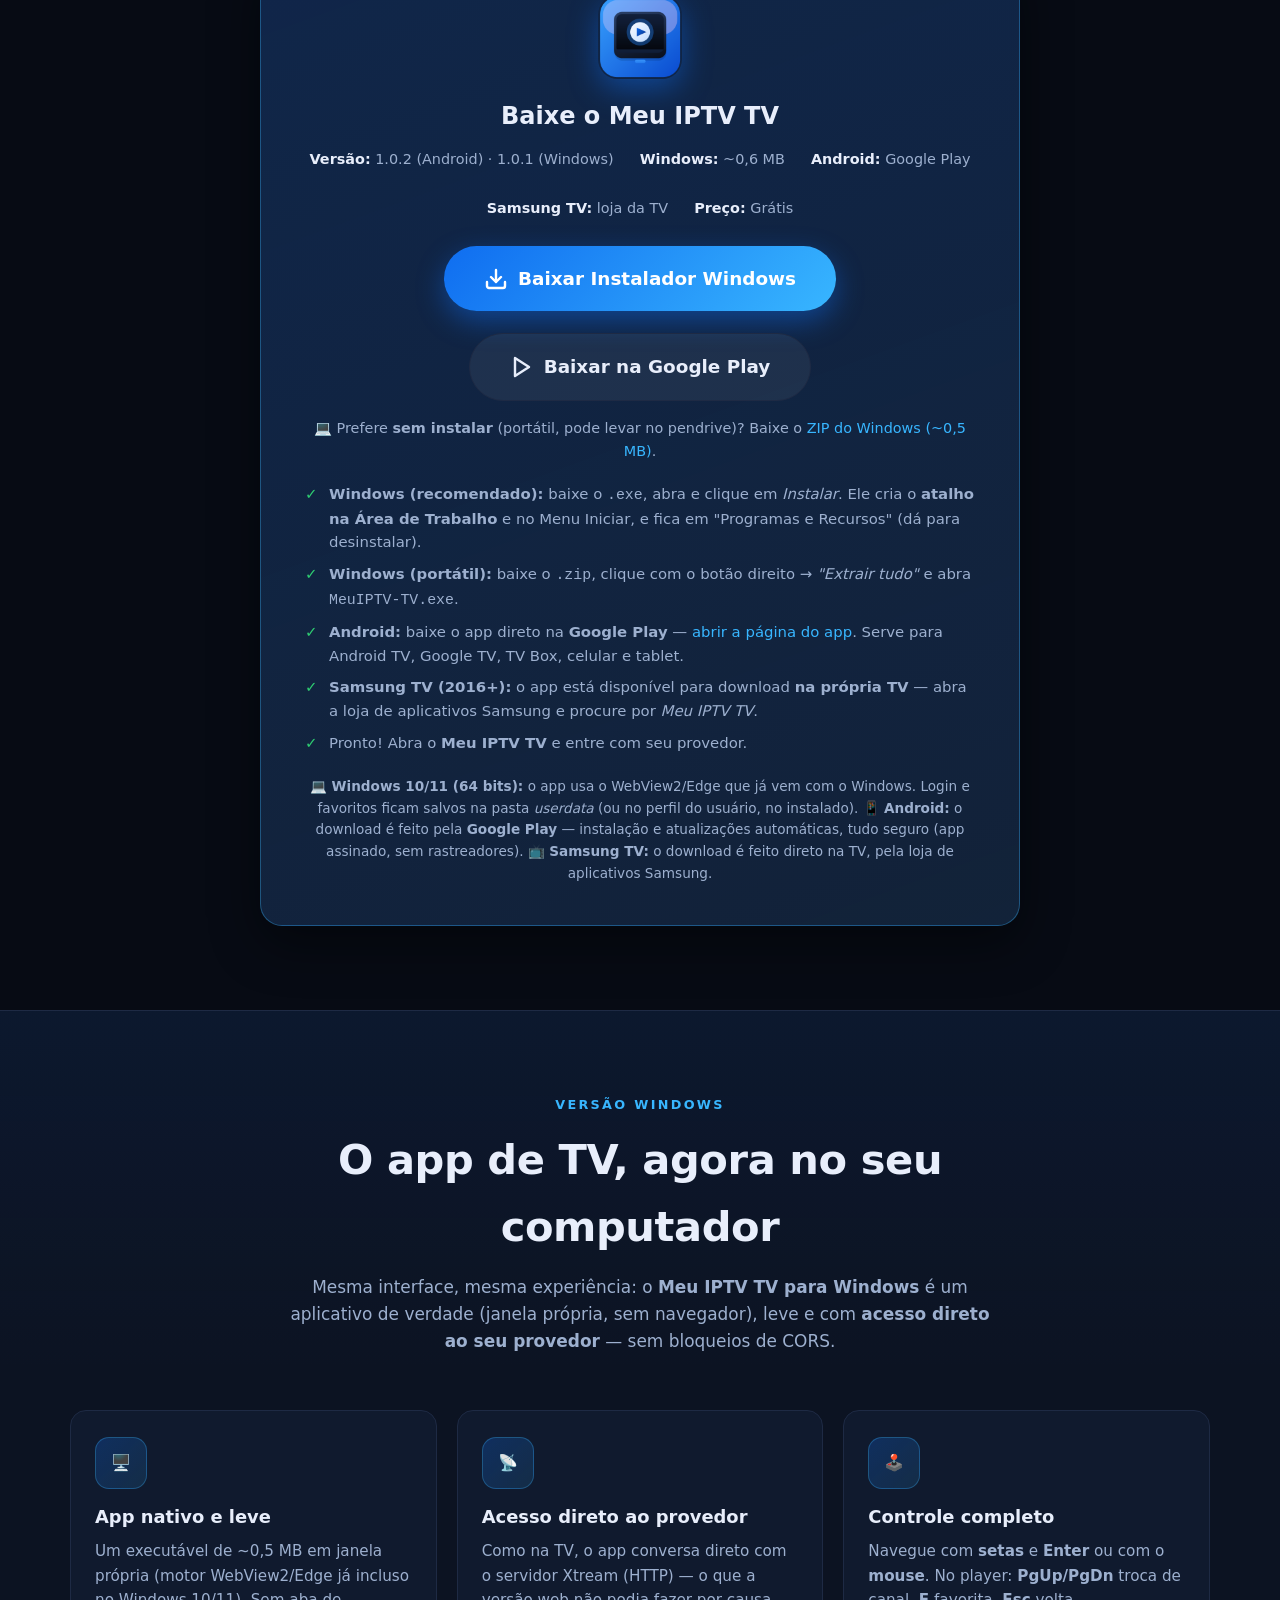
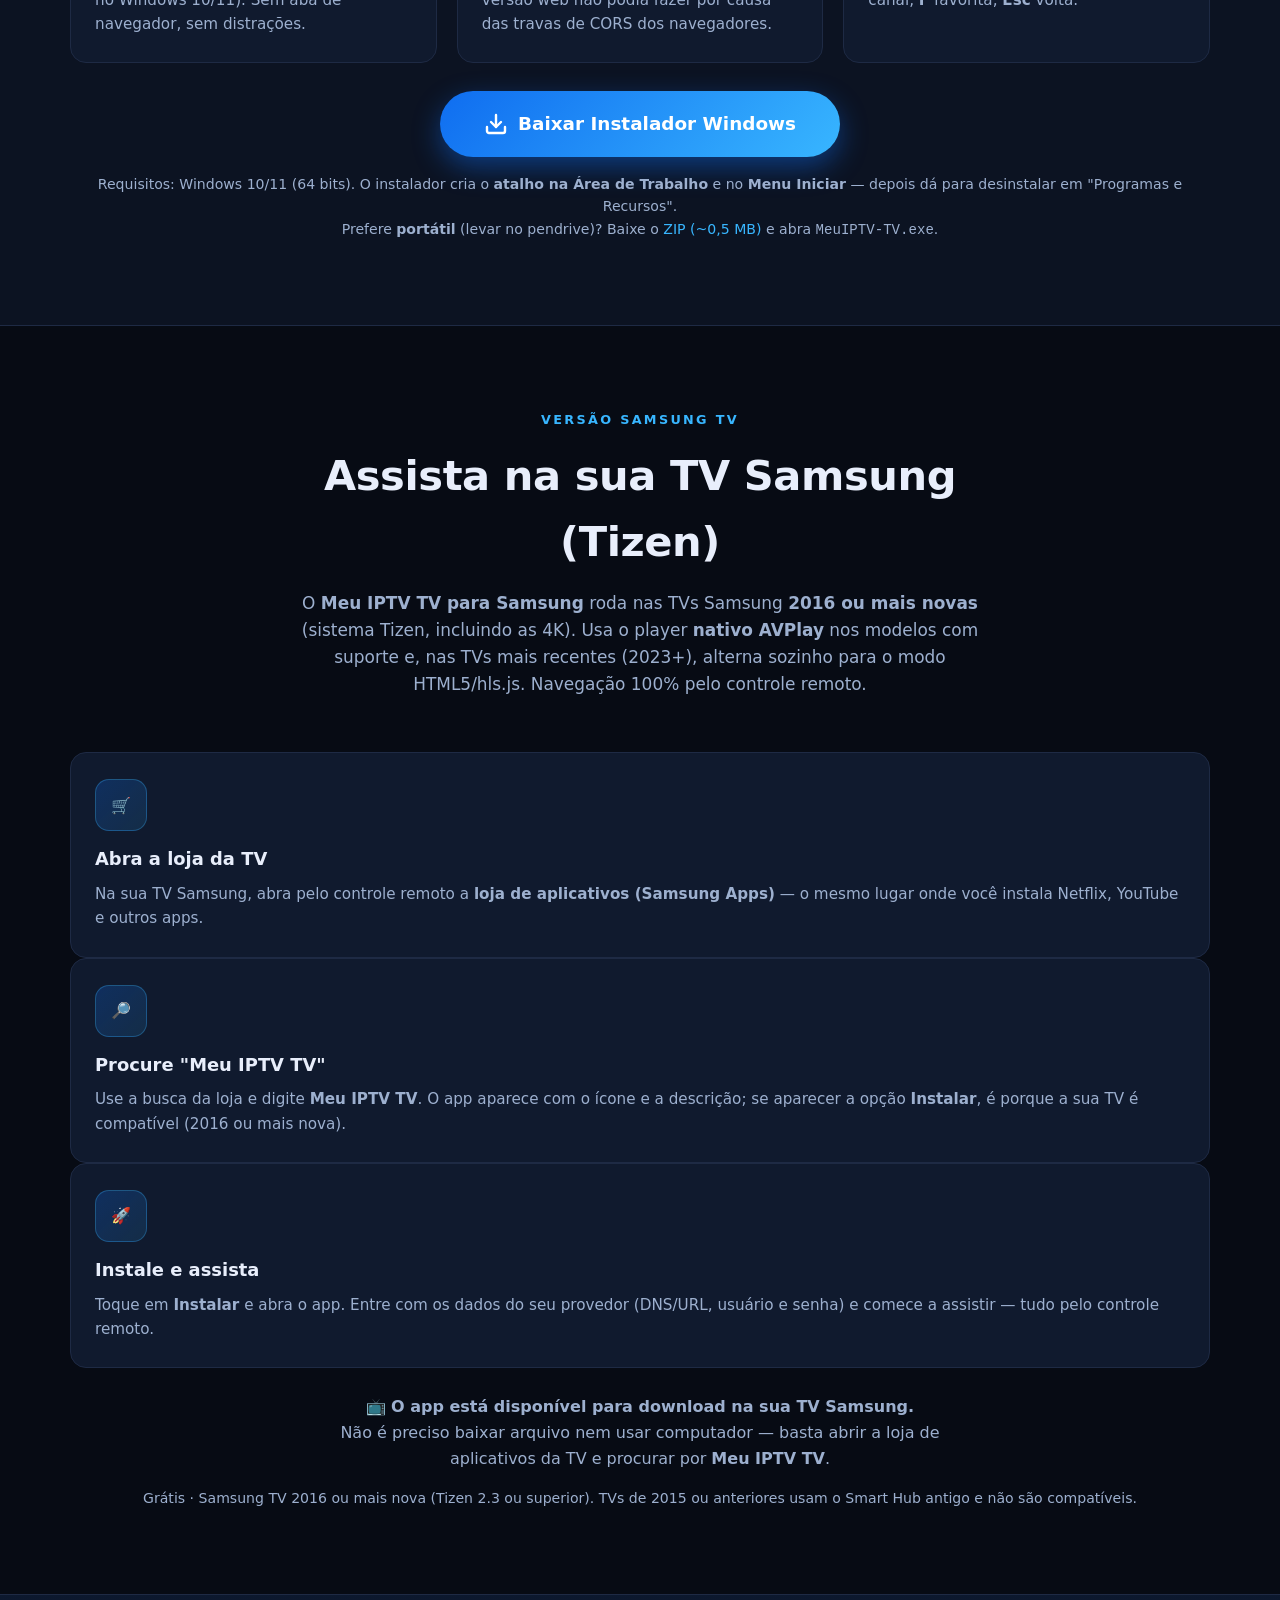
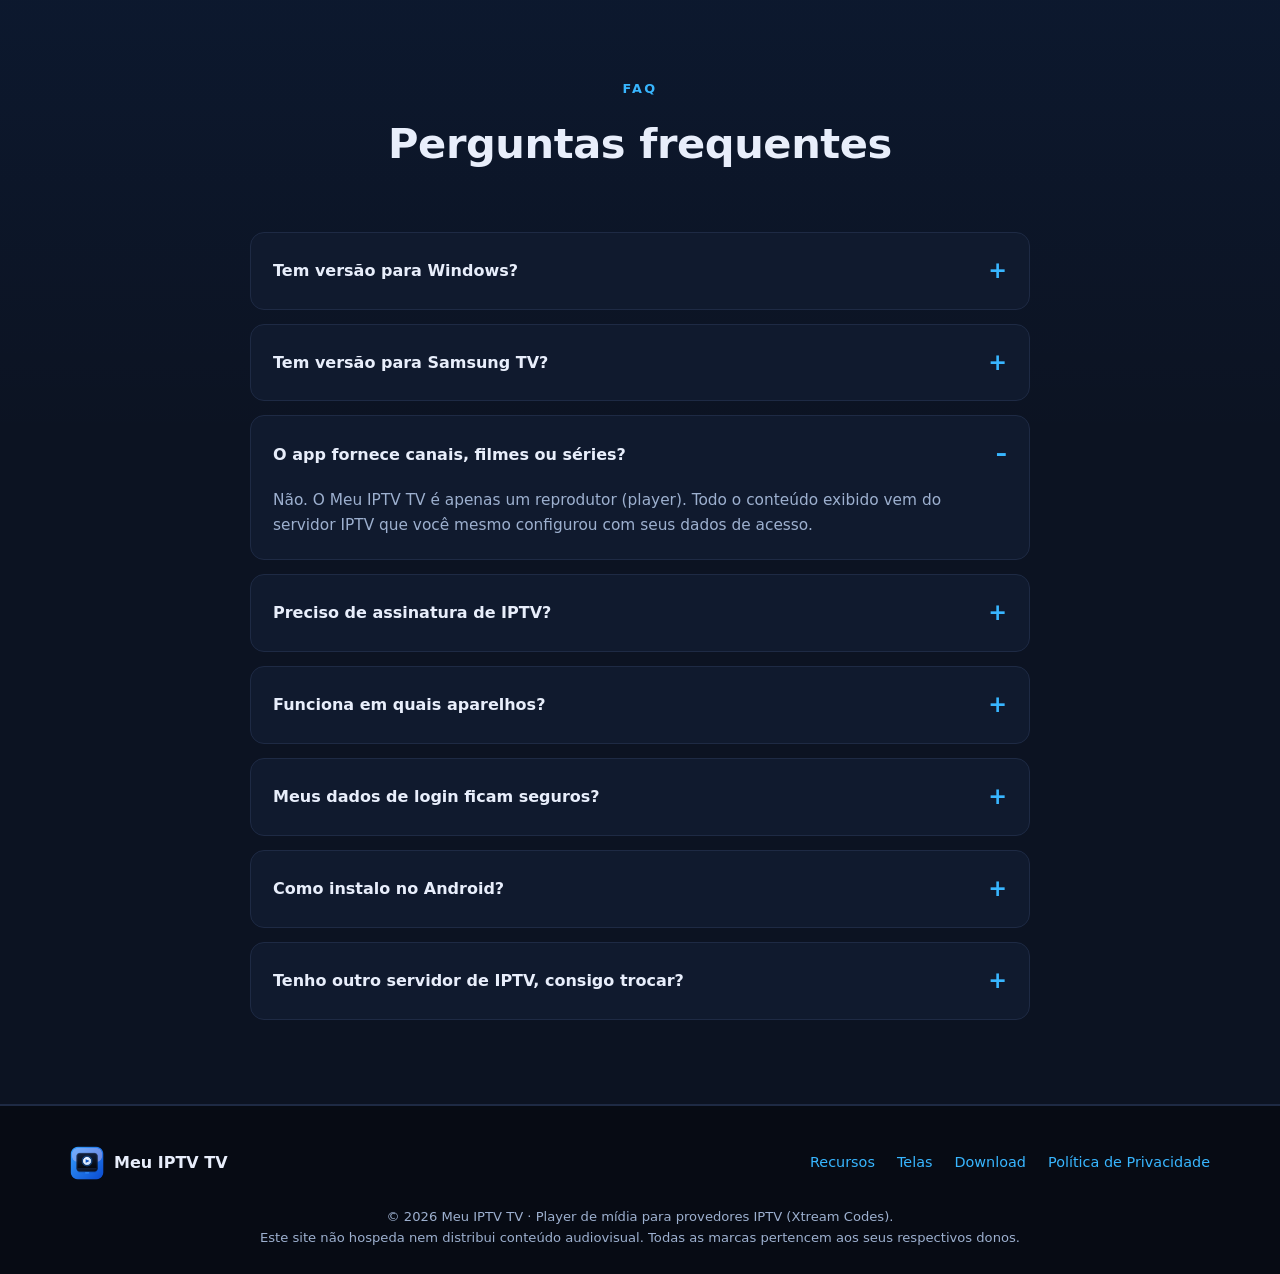
==== commit cb474a4b: "Site: Android passa a ser distribuido pela Google Play e Samsung TV pela loja da TV - Remove os boto" ====
--- a/index.html
+++ b/index.html
@@ -70,9 +70,9 @@
             <svg width="20" height="20" viewBox="0 0 24 24" fill="none" stroke="currentColor" stroke-width="2.4" stroke-linecap="round" stroke-linejoin="round"><path d="M21 15v4a2 2 0 0 1-2 2H5a2 2 0 0 1-2-2v-4"/><polyline points="7 10 12 15 17 10"/><line x1="12" y1="15" x2="12" y2="3"/></svg>
             Baixar Instalador (Windows)
           </a>
-          <a class="btn btn-ghost" href="assets/download/MeuIPTV-TV-v1.0.2.apk" download="MeuIPTV-TV-v1.0.2.apk">
-            <svg width="20" height="20" viewBox="0 0 24 24" fill="none" stroke="currentColor" stroke-width="2.4" stroke-linecap="round" stroke-linejoin="round"><path d="M21 15v4a2 2 0 0 1-2 2H5a2 2 0 0 1-2-2v-4"/><polyline points="7 10 12 15 17 10"/><line x1="12" y1="15" x2="12" y2="3"/></svg>
-            Baixar APK Android
+          <a class="btn btn-ghost" href="https://play.google.com/store/apps/details?id=com.meuiptv.tv" target="_blank" rel="noopener">
+            <svg width="20" height="20" viewBox="0 0 24 24" fill="none" stroke="currentColor" stroke-width="2.4" stroke-linecap="round" stroke-linejoin="round"><polygon points="5 3 19 12 5 21 5 3"/></svg>
+            Baixar na Google Play
           </a>
         </div>
 
@@ -201,7 +201,7 @@
     <div class="steps">
       <div class="step">
         <h3>Baixe o app</h3>
-        <p>Escolha a sua plataforma: <strong>Windows</strong> (instale com o <code>.exe</code> — cria o atalho no Desktop e no Menu Iniciar), <strong>Android</strong> (instale o APK) ou <strong>Samsung TV</strong> 2016+ (pacote Tizen). Tudo na seção <a href="#download">Download</a>.</p>
+        <p>Escolha a sua plataforma: <strong>Windows</strong> (instale com o <code>.exe</code> — cria o atalho no Desktop e no Menu Iniciar), <strong>Android</strong> (baixe na <a href="https://play.google.com/store/apps/details?id=com.meuiptv.tv" target="_blank" rel="noopener">Google Play</a>) ou <strong>Samsung TV</strong> 2016+ (baixe direto na loja da própria TV). Tudo na seção <a href="#download">Download</a>.</p>
         <code>Windows 10/11 · Android TV / TV Box / Celular</code>
       </div>
       <div class="step">
@@ -239,10 +239,10 @@
       <img src="assets/img/icon.png" alt="" style="width:84px;height:84px;border-radius:20px;margin:0 auto 18px;box-shadow:0 10px 30px rgba(15,109,240,.45);">
       <h3>Baixe o Meu IPTV TV</h3>
       <div class="ver">
-        <span><b>Versão:</b> 1.0.1</span>
+        <span><b>Versão:</b> 1.0.2 (Android) · 1.0.1 (Windows)</span>
         <span><b>Windows:</b> ~0,6 MB</span>
-        <span><b>Android:</b> ~0,2 MB</span>
-        <span><b>Samsung TV:</b> ~0,3 MB</span>
+        <span><b>Android:</b> Google Play</span>
+        <span><b>Samsung TV:</b> loja da TV</span>
         <span><b>Preço:</b> Grátis</span>
       </div>
 
@@ -251,13 +251,9 @@
           <svg width="24" height="24" viewBox="0 0 24 24" fill="none" stroke="currentColor" stroke-width="2.4" stroke-linecap="round" stroke-linejoin="round"><path d="M21 15v4a2 2 0 0 1-2 2H5a2 2 0 0 1-2-2v-4"/><polyline points="7 10 12 15 17 10"/><line x1="12" y1="15" x2="12" y2="3"/></svg>
           Baixar Instalador Windows
         </a>
-        <a class="btn btn-ghost dl-big" href="assets/download/MeuIPTV-TV-v1.0.2.apk" download="MeuIPTV-TV-v1.0.2.apk">
-          <svg width="24" height="24" viewBox="0 0 24 24" fill="none" stroke="currentColor" stroke-width="2.4" stroke-linecap="round" stroke-linejoin="round"><path d="M21 15v4a2 2 0 0 1-2 2H5a2 2 0 0 1-2-2v-4"/><polyline points="7 10 12 15 17 10"/><line x1="12" y1="15" x2="12" y2="3"/></svg>
-          Baixar APK Android — v1.0.2
-        </a>
-        <a class="btn btn-ghost dl-big" href="assets/download/MeuIPTV-TV-Tizen-v1.0.0.wgt" download="MeuIPTV-TV-Tizen-v1.0.0.wgt">
-          <svg width="24" height="24" viewBox="0 0 24 24" fill="none" stroke="currentColor" stroke-width="2.4" stroke-linecap="round" stroke-linejoin="round"><rect x="2" y="5" width="20" height="14" rx="2.5"/><line x1="8" y1="21" x2="16" y2="21"/><line x1="12" y1="17" x2="12" y2="19"/></svg>
-          Baixar Samsung TV (.wgt)
+        <a class="btn btn-ghost dl-big" href="https://play.google.com/store/apps/details?id=com.meuiptv.tv" target="_blank" rel="noopener">
+          <svg width="24" height="24" viewBox="0 0 24 24" fill="none" stroke="currentColor" stroke-width="2.4" stroke-linecap="round" stroke-linejoin="round"><polygon points="5 3 19 12 5 21 5 3"/></svg>
+          Baixar na Google Play
         </a>
       </div>
 
@@ -269,13 +265,14 @@
       <ol class="steps-mini">
         <li><b>Windows (recomendado):</b> baixe o <code>.exe</code>, abra e clique em <em>Instalar</em>. Ele cria o <strong>atalho na Área de Trabalho</strong> e no Menu Iniciar, e fica em "Programas e Recursos" (dá para desinstalar).</li>
         <li><b>Windows (portátil):</b> baixe o <code>.zip</code>, clique com o botão direito → <em>"Extrair tudo"</em> e abra <code>MeuIPTV-TV.exe</code>.</li>
-        <li><b>Android:</b> baixe o <code>.apk</code>, transfira para o aparelho (pendrive, nuvem ou navegador da TV) e abra com um app de arquivos (ex.: <em>Downloader</em>, <em>X-plore</em>), permitindo <strong>"instalar de fontes desconhecidas"</strong>.</li>
-        <li><b>Samsung TV (2016+, Tizen):</b> baixe o <code>.wgt</code> e envie para a TV pelo Tizen Studio (modo desenvolvedor) — <a href="#samsung">passo a passo aqui</a>.</li>
+        <li><b>Android:</b> baixe o app direto na <strong>Google Play</strong> — <a href="https://play.google.com/store/apps/details?id=com.meuiptv.tv" target="_blank" rel="noopener">abrir a página do app</a>. Serve para Android TV, Google TV, TV Box, celular e tablet.</li>
+        <li><b>Samsung TV (2016+):</b> o app está disponível para download <strong>na própria TV</strong> — abra a loja de aplicativos Samsung e procure por <em>Meu IPTV TV</em>.</li>
         <li>Pronto! Abra o <strong>Meu IPTV TV</strong> e entre com seu provedor.</li>
       </ol>
 
       <p class="dl-note">💻 <b>Windows 10/11 (64 bits):</b> o app usa o WebView2/Edge que já vem com o Windows. Login e favoritos ficam salvos na pasta <em>userdata</em> (ou no perfil do usuário, no instalado).
-      📱 <b>Android:</b> se o Google Play Protect avisar, escolha <em>"Instalar mesmo assim"</em> — o APK é assinado e não contém rastreadores.</p>
+      📱 <b>Android:</b> o download é feito pela <b>Google Play</b> — instalação e atualizações automáticas, tudo seguro (app assinado, sem rastreadores).
+      📺 <b>Samsung TV:</b> o download é feito direto na TV, pela loja de aplicativos Samsung.</p>
     </div>
   </div>
 </section>
@@ -324,26 +321,23 @@
     </div>
 
     <div class="how-grid" style="grid-template-columns:repeat(auto-fit,minmax(280px,1fr));gap:20px;margin-bottom:26px">
-      <div class="feat"><div class="ico" style="margin-bottom:14px">📺</div>
-        <h3>Prepare a TV</h3>
-        <p>Na loja Samsung da TV, instale o app <strong>"Samsung Developer Mode"</strong>, abra e <strong>ative</strong> com sua conta Samsung. Anote o <strong>IP da TV</strong> (Configurações → Rede → Estado da rede).</p>
-      </div>
-      <div class="feat"><div class="ico" style="margin-bottom:14px">⬇️</div>
-        <h3>Baixe o pacote</h3>
-        <p>Baixe o arquivo <code>.wgt</code> ao lado e instale no computador o <strong>Tizen Studio</strong> (ferramenta gratuita da Samsung). Ele cria o certificado de desenvolvedor e faz o envio para a TV.</p>
+      <div class="feat"><div class="ico" style="margin-bottom:14px">🛒</div>
+        <h3>Abra a loja da TV</h3>
+        <p>Na sua TV Samsung, abra pelo controle remoto a <strong>loja de aplicativos (Samsung Apps)</strong> — o mesmo lugar onde você instala Netflix, YouTube e outros apps.</p>
+      </div>
+      <div class="feat"><div class="ico" style="margin-bottom:14px">🔎</div>
+        <h3>Procure "Meu IPTV TV"</h3>
+        <p>Use a busca da loja e digite <strong>Meu IPTV TV</strong>. O app aparece com o ícone e a descrição; se aparecer a opção <strong>Instalar</strong>, é porque a sua TV é compatível (2016 ou mais nova).</p>
       </div>
       <div class="feat"><div class="ico" style="margin-bottom:14px">🚀</div>
         <h3>Instale e assista</h3>
-        <p>Com o Developer Mode ativo, conecte o PC à TV pelo IP e envie o pacote (ex.: <code>sdb install MeuIPTV-TV-Tizen-v1.0.0.wgt</code>). Pronto — entre com seu provedor Xtream.</p>
+        <p>Toque em <strong>Instalar</strong> e abra o app. Entre com os dados do seu provedor (DNS/URL, usuário e senha) e comece a assistir — tudo pelo controle remoto.</p>
       </div>
     </div>
 
     <div style="text-align:center">
-      <a class="btn btn-primary" href="assets/download/MeuIPTV-TV-Tizen-v1.0.0.wgt" download="MeuIPTV-TV-Tizen-v1.0.0.wgt" style="font-size:1.15rem;padding:18px 44px">
-        <svg width="24" height="24" viewBox="0 0 24 24" fill="none" stroke="currentColor" stroke-width="2.4" stroke-linecap="round" stroke-linejoin="round"><rect x="2" y="5" width="20" height="14" rx="2.5"/><line x1="8" y1="21" x2="16" y2="21"/><line x1="12" y1="17" x2="12" y2="19"/></svg>
-        Baixar Samsung TV (.wgt)
-      </a>
-      <p style="margin-top:16px;color:var(--txt-dim);font-size:.88rem">Tamanho ~0,3 MB · Samsung TV 2016+ (Tizen 2.3 ou superior). Este pacote é o <b>modo desenvolvedor</b> — o envio para a TV exige o Tizen Studio. Para vender na loja Samsung, o mesmo pacote é publicado pelo <b>Samsung Seller Portal</b>.</p>
+      <p style="margin:0 auto;max-width:660px;color:var(--txt-dim);font-size:1rem">📺 <b>O app está disponível para download na sua TV Samsung.</b><br>Não é preciso baixar arquivo nem usar computador — basta abrir a loja de aplicativos da TV e procurar por <b>Meu IPTV TV</b>.</p>
+      <p style="margin-top:16px;color:var(--txt-dim);font-size:.88rem">Grátis · Samsung TV 2016 ou mais nova (Tizen 2.3 ou superior). TVs de 2015 ou anteriores usam o Smart Hub antigo e não são compatíveis.</p>
     </div>
   </div>
 </section>
@@ -363,7 +357,7 @@
       </details>
       <details>
         <summary>Tem versão para Samsung TV?</summary>
-        <p>Sim! Se a sua TV Samsung é de <strong>2016 ou mais nova</strong> (sistema Tizen — inclui os modelos com Samsung Apps e as 4K), baixe o pacote <code>.wgt</code> na seção <a href="#samsung">Samsung TV</a> e envie pelo <strong>Tizen Studio</strong> com o modo desenvolvedor ativo na TV. Canais ao vivo usam o player nativo (AVPlay) e, nas TVs mais novas, o app alterna sozinho para o modo HTML5.</p>
+        <p>Sim! Se a sua TV Samsung é de <strong>2016 ou mais nova</strong> (sistema Tizen — inclui os modelos com Samsung Apps e as 4K), o app está <strong>disponível para download na própria TV</strong>: abra a loja de aplicativos Samsung e procure por <em>Meu IPTV TV</em>. Canais ao vivo usam o player nativo (AVPlay) e, nas TVs mais novas, o app alterna sozinho para o modo HTML5.</p>
       </details>
       <details open>
         <summary>O app fornece canais, filmes ou séries?</summary>
@@ -382,8 +376,8 @@
         <p>Sim. As credenciais e os favoritos ficam armazenados apenas no armazenamento local do aparelho. O app não coleta, envia nem compartilha nenhuma informação. Veja a <a href="privacidade.html">Política de Privacidade</a>.</p>
       </details>
       <details>
-        <summary>O que é "instalar de fontes desconhecidas"?</summary>
-        <p>Como o APK é distribuído fora da Play Store, o Android pede uma permissão única para instalar. Basta tocar em <em>Configurações</em> → permitir o app de arquivos que você está usando e voltar para instalar. É gratuito e sem anúncios.</p>
+        <summary>Como instalo no Android?</summary>
+        <p>O app é distribuído pela <strong>Google Play</strong> — <a href="https://play.google.com/store/apps/details?id=com.meuiptv.tv" target="_blank" rel="noopener">abrir a página do app</a>. Basta tocar em <em>Instalar</em>: as atualizações chegam automaticamente e a instalação é verificada pelo Google. É gratuito e sem anúncios.</p>
       </details>
       <details>
         <summary>Tenho outro servidor de IPTV, consigo trocar?</summary>
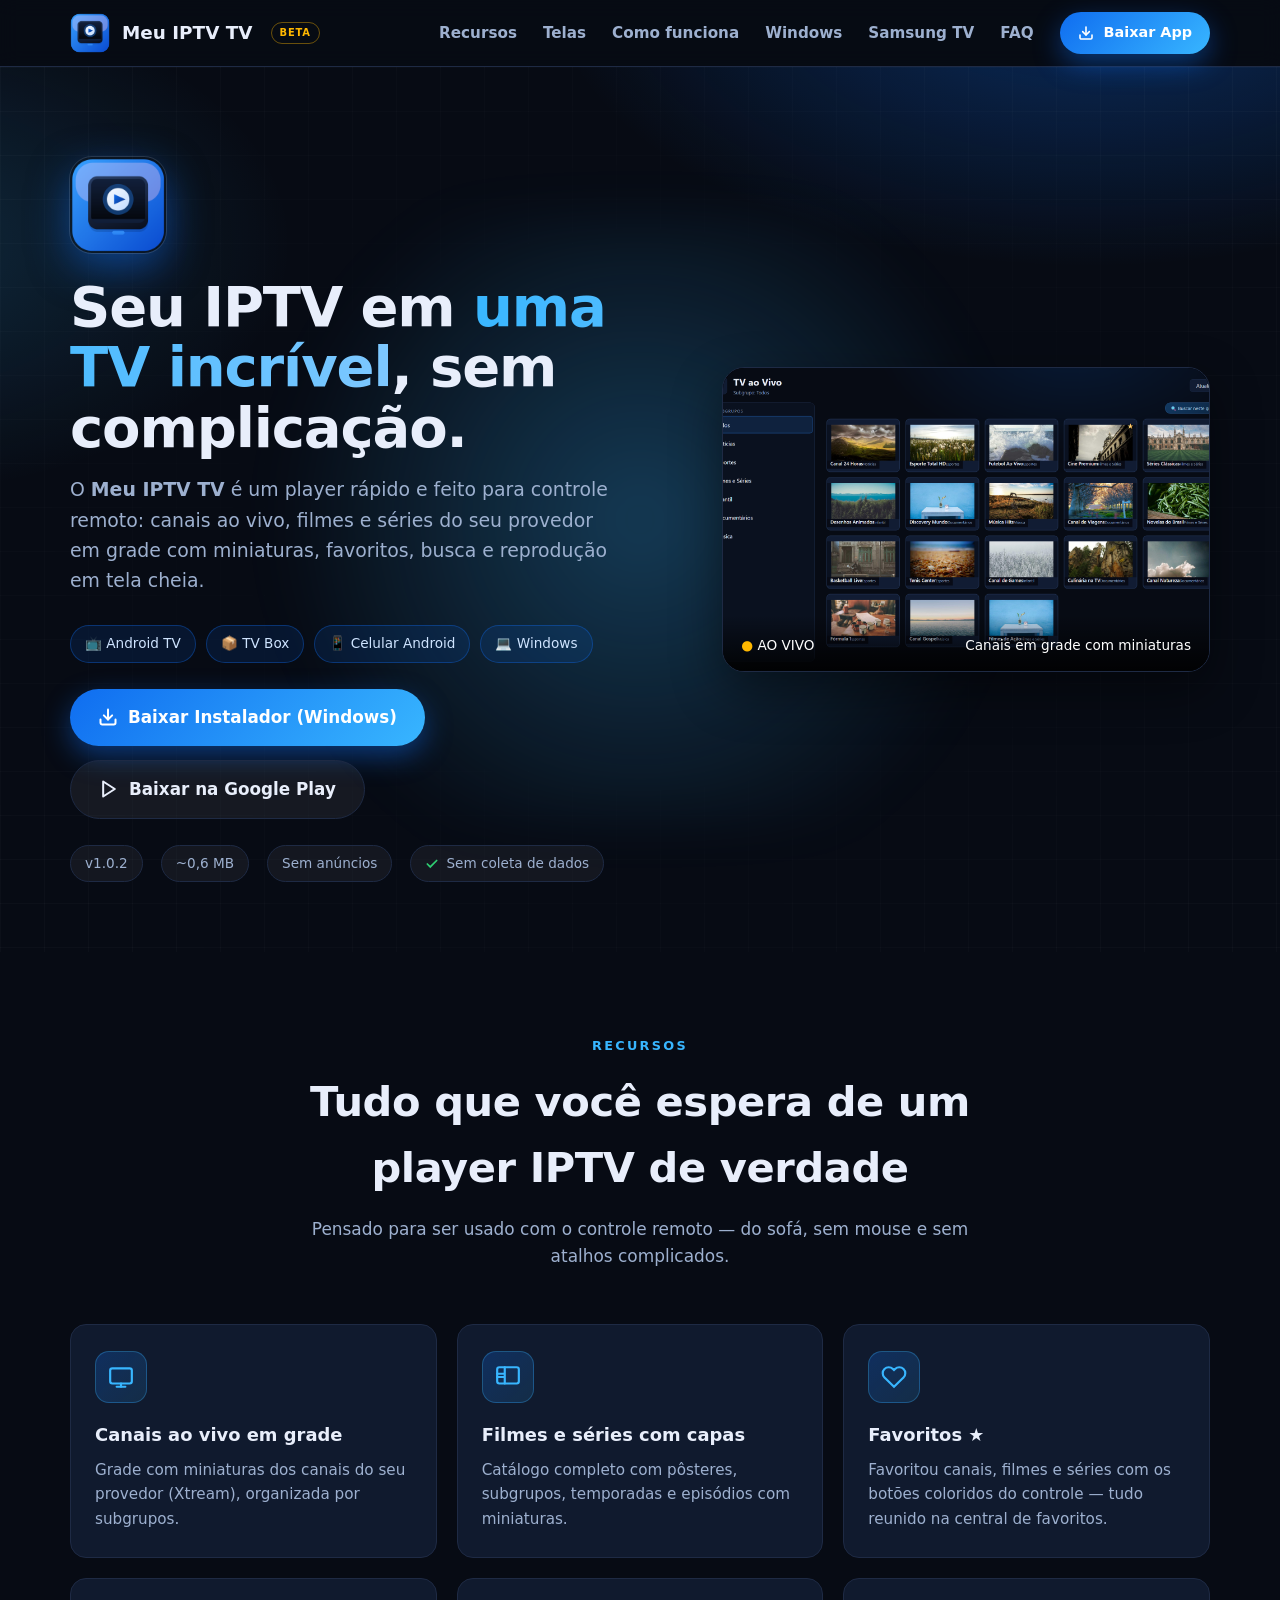
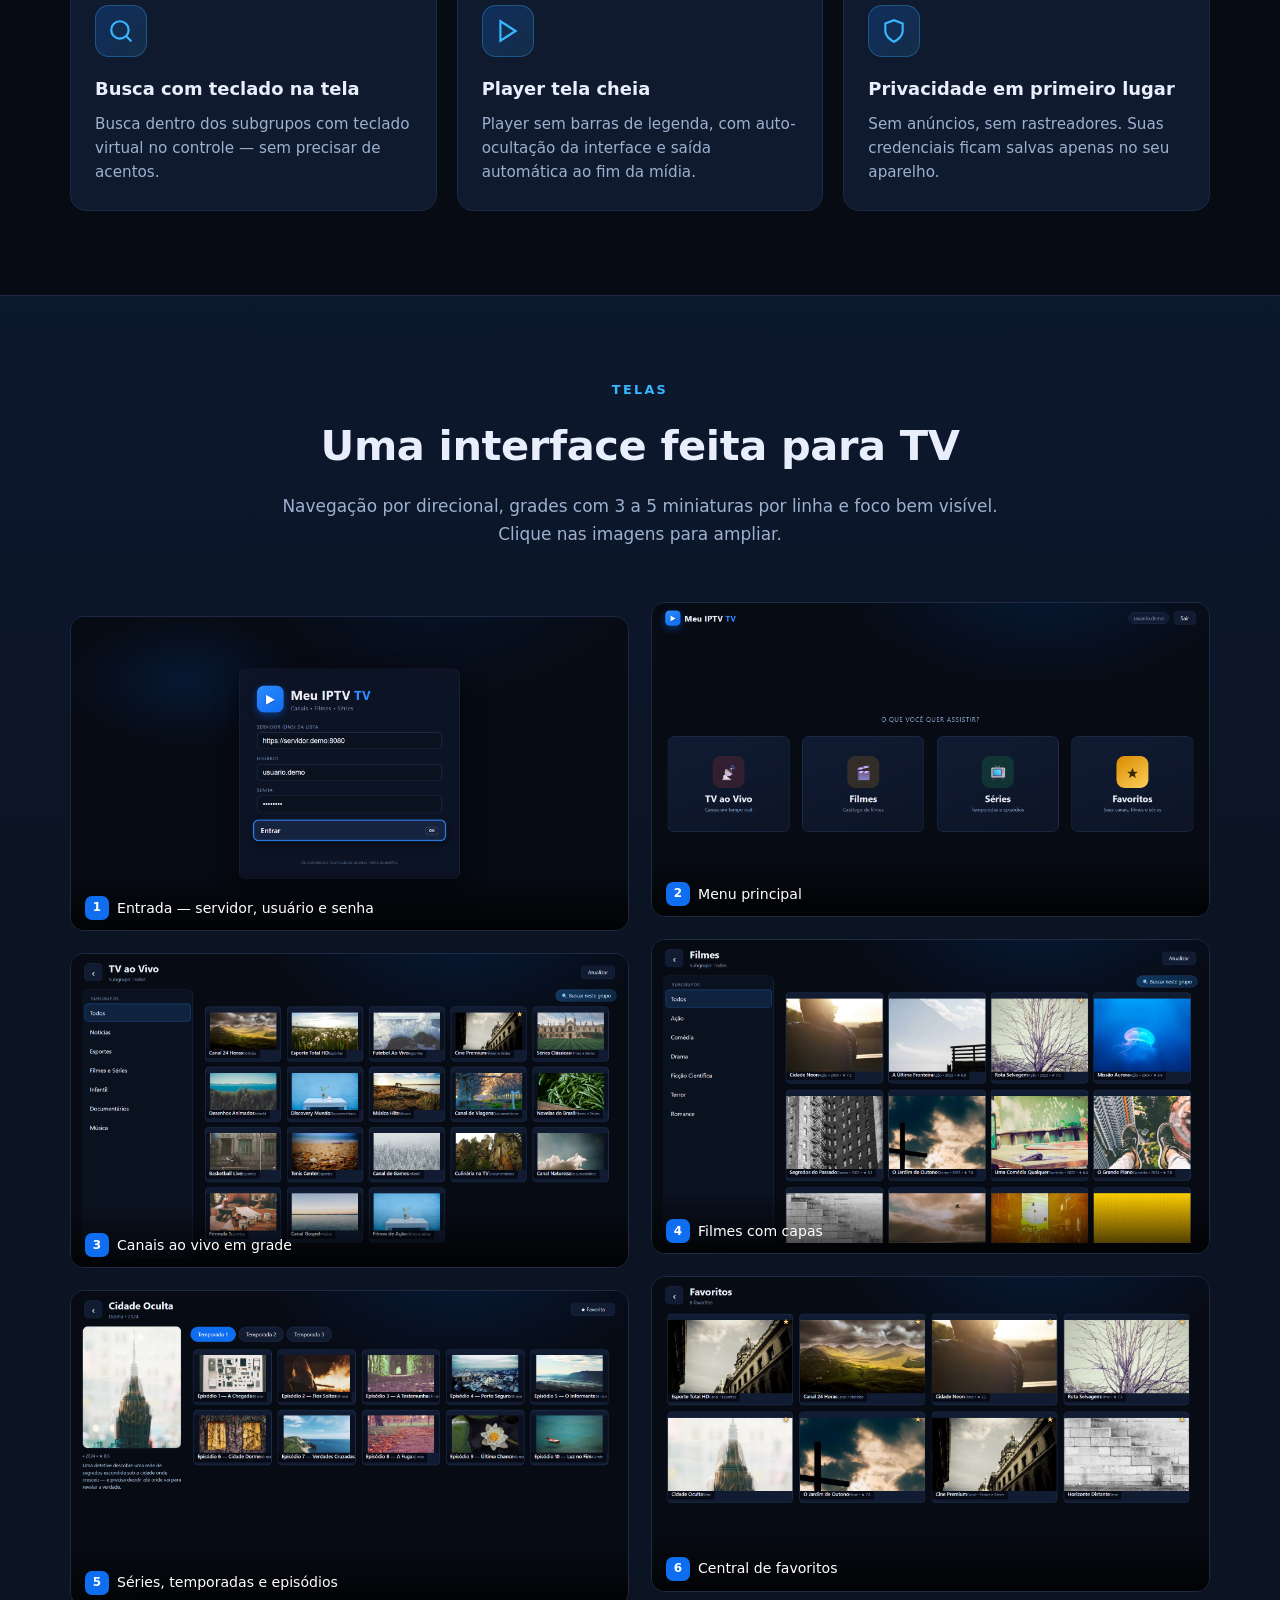
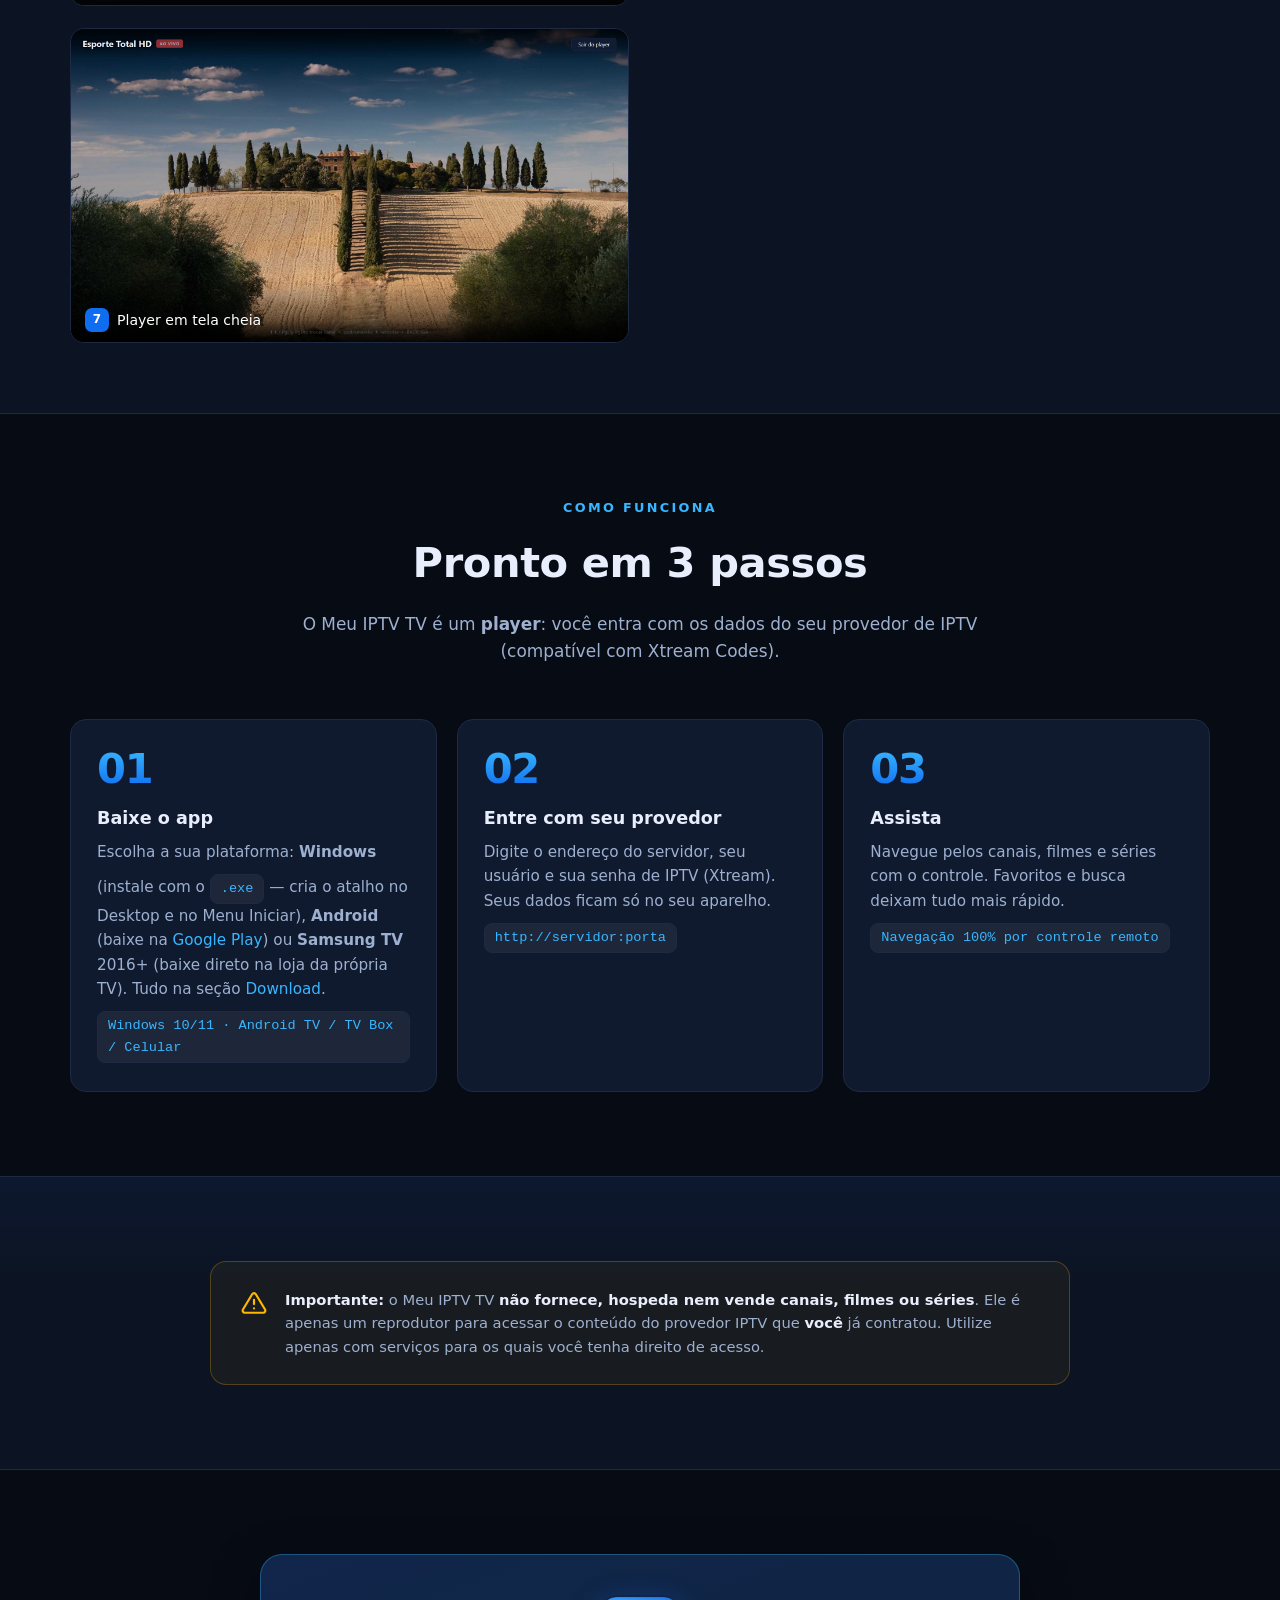
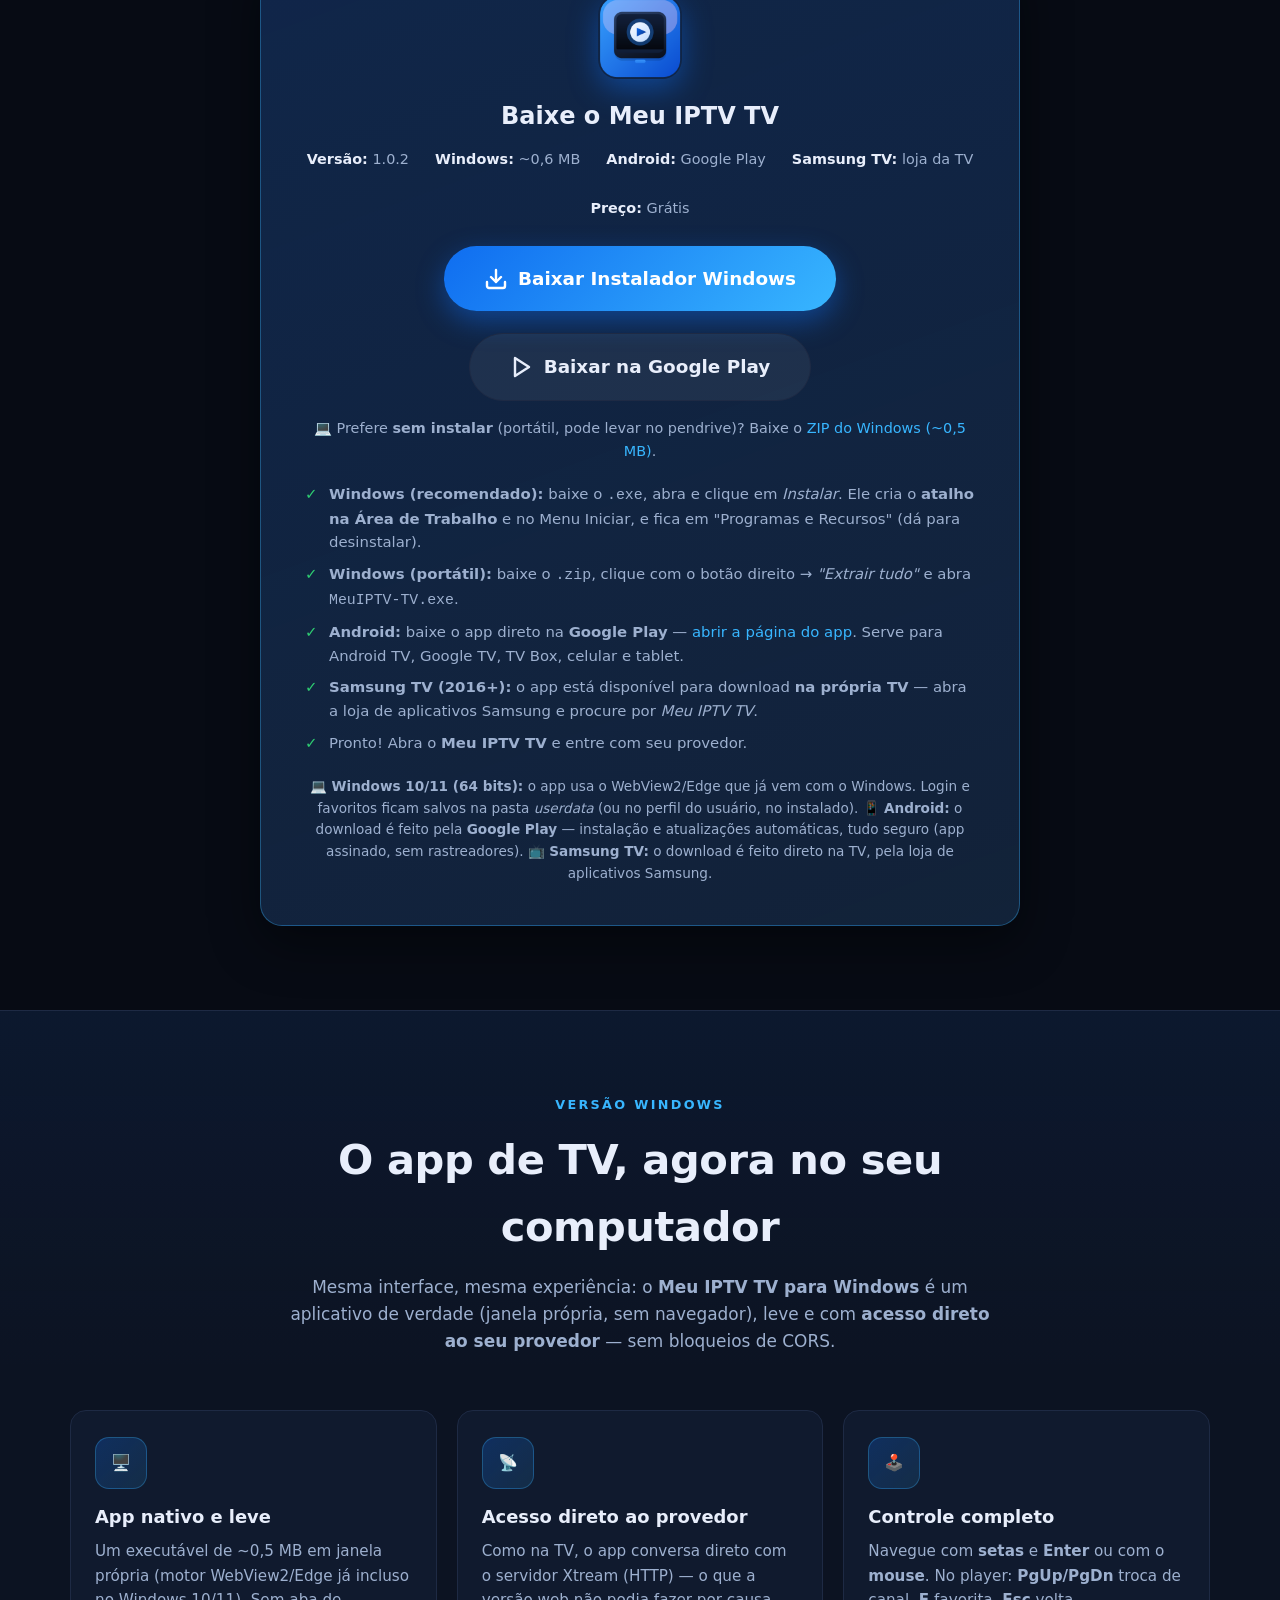
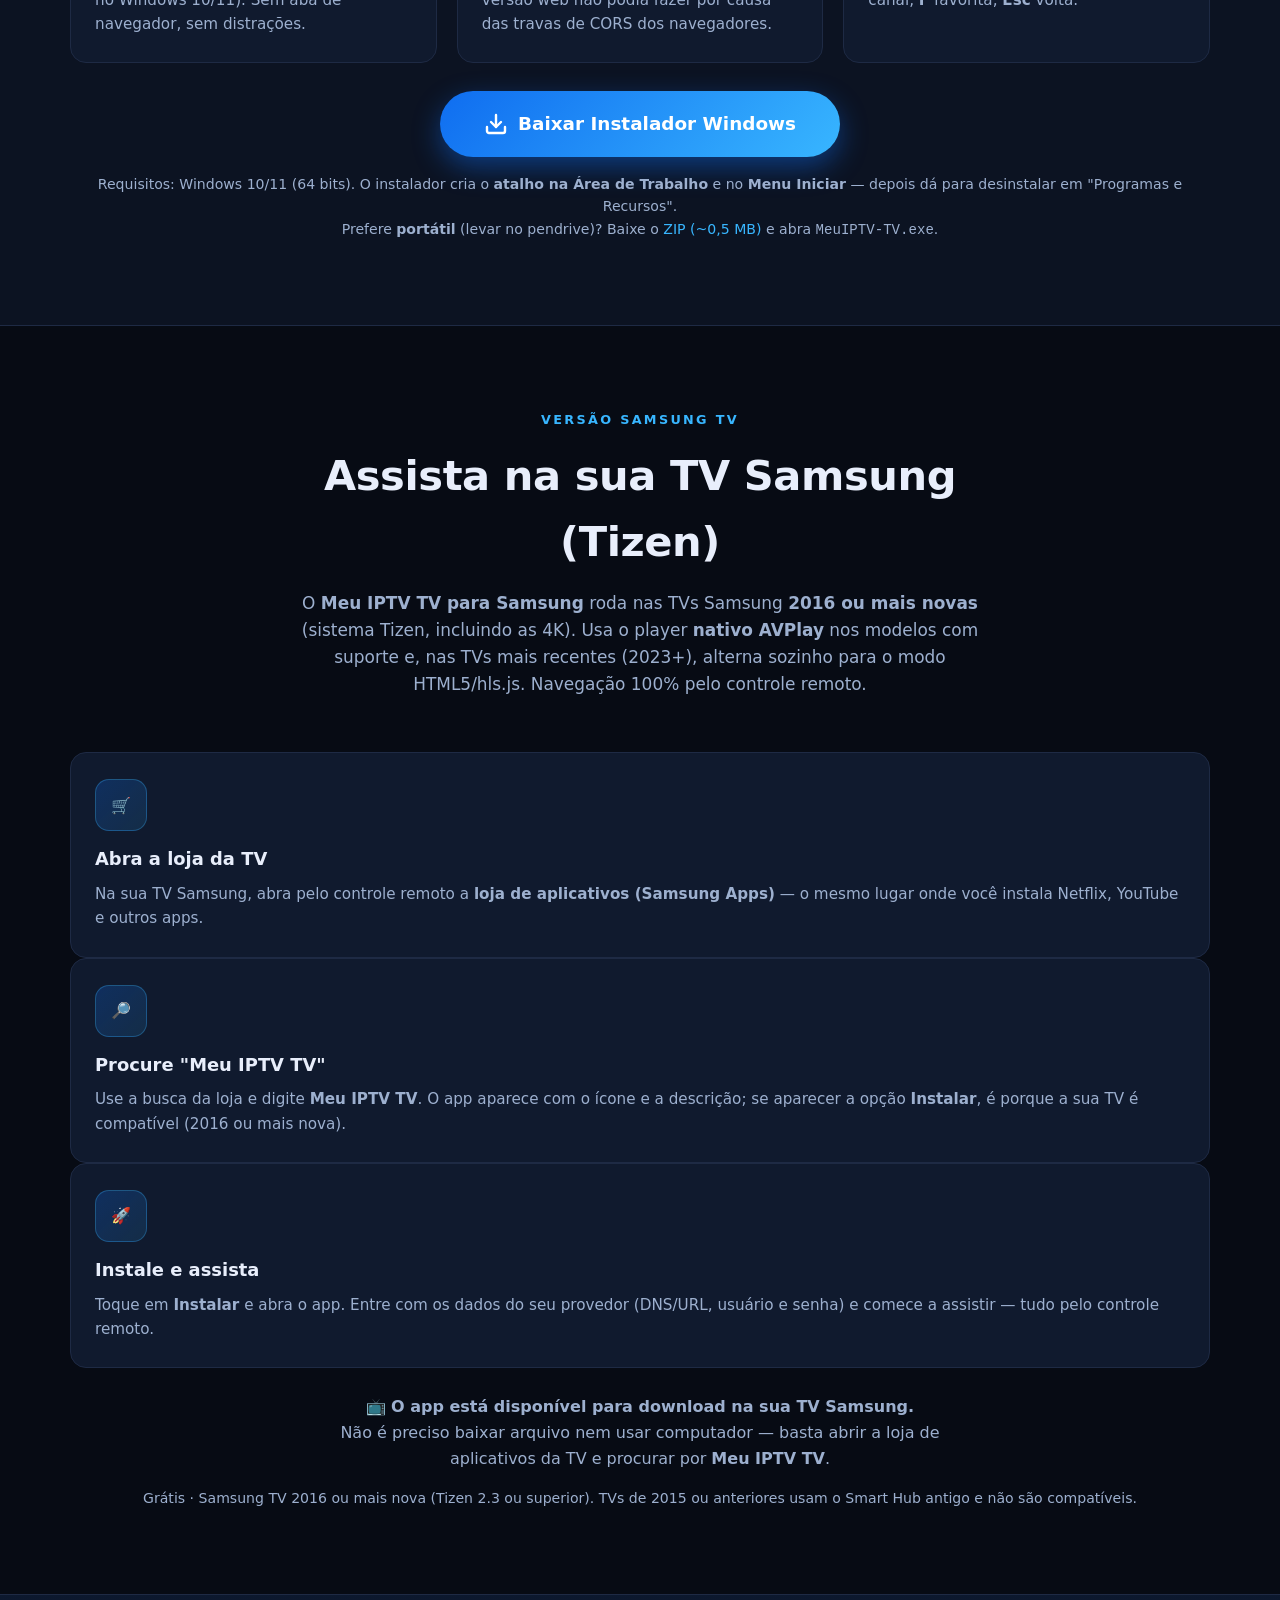
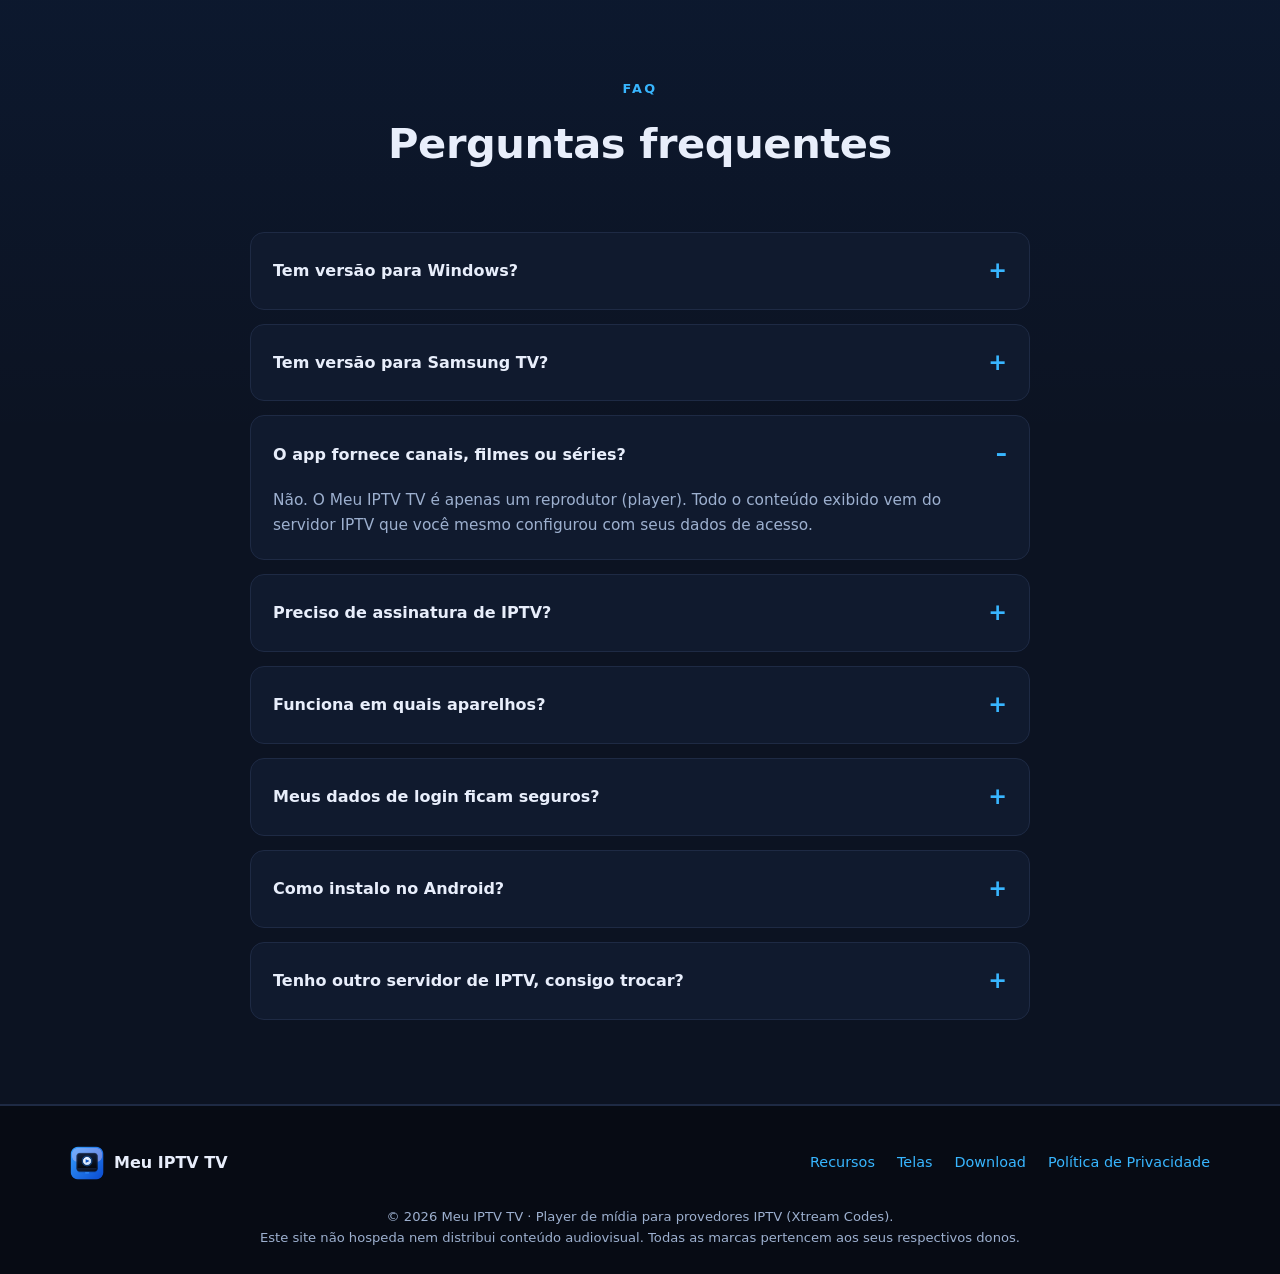
==== commit c8ef3209: "Windows v1.0.2: barra de rolagem visivel nos SUBGRUPOS, itens e episodios - Portado js/services/scro" ====
--- a/index.html
+++ b/index.html
@@ -66,7 +66,7 @@
         </div>
 
         <div class="hero-cta">
-          <a class="btn btn-primary" href="assets/download/MeuIPTV-TV-Setup-v1.0.1.exe" download="MeuIPTV-TV-Setup-v1.0.1.exe">
+          <a class="btn btn-primary" href="assets/download/MeuIPTV-TV-Setup-v1.0.2.exe" download="MeuIPTV-TV-Setup-v1.0.2.exe">
             <svg width="20" height="20" viewBox="0 0 24 24" fill="none" stroke="currentColor" stroke-width="2.4" stroke-linecap="round" stroke-linejoin="round"><path d="M21 15v4a2 2 0 0 1-2 2H5a2 2 0 0 1-2-2v-4"/><polyline points="7 10 12 15 17 10"/><line x1="12" y1="15" x2="12" y2="3"/></svg>
             Baixar Instalador (Windows)
           </a>
@@ -77,7 +77,7 @@
         </div>
 
         <div class="hero-meta">
-          <span class="chip">v1.0.1</span>
+          <span class="chip">v1.0.2</span>
           <span class="chip">~0,6 MB</span>
           <span class="chip">Sem anúncios</span>
           <span class="chip"><svg width="14" height="14" viewBox="0 0 24 24" fill="none" stroke="currentColor" stroke-width="3" stroke-linecap="round"><polyline points="20 6 9 17 4 12"/></svg> Sem coleta de dados</span>
@@ -239,7 +239,7 @@
       <img src="assets/img/icon.png" alt="" style="width:84px;height:84px;border-radius:20px;margin:0 auto 18px;box-shadow:0 10px 30px rgba(15,109,240,.45);">
       <h3>Baixe o Meu IPTV TV</h3>
       <div class="ver">
-        <span><b>Versão:</b> 1.0.2 (Android) · 1.0.1 (Windows)</span>
+        <span><b>Versão:</b> 1.0.2</span>
         <span><b>Windows:</b> ~0,6 MB</span>
         <span><b>Android:</b> Google Play</span>
         <span><b>Samsung TV:</b> loja da TV</span>
@@ -247,7 +247,7 @@
       </div>
 
       <div style="display:flex;gap:14px;justify-content:center;flex-wrap:wrap;margin-bottom:10px">
-        <a class="btn btn-primary dl-big" href="assets/download/MeuIPTV-TV-Setup-v1.0.1.exe" download="MeuIPTV-TV-Setup-v1.0.1.exe">
+        <a class="btn btn-primary dl-big" href="assets/download/MeuIPTV-TV-Setup-v1.0.2.exe" download="MeuIPTV-TV-Setup-v1.0.2.exe">
           <svg width="24" height="24" viewBox="0 0 24 24" fill="none" stroke="currentColor" stroke-width="2.4" stroke-linecap="round" stroke-linejoin="round"><path d="M21 15v4a2 2 0 0 1-2 2H5a2 2 0 0 1-2-2v-4"/><polyline points="7 10 12 15 17 10"/><line x1="12" y1="15" x2="12" y2="3"/></svg>
           Baixar Instalador Windows
         </a>
@@ -259,7 +259,7 @@
 
       <p style="margin:-2px 0 18px;color:var(--txt-dim);font-size:.9rem">
         💻 Prefere <b>sem instalar</b> (portátil, pode levar no pendrive)? Baixe o
-        <a href="assets/download/MeuIPTV-TV-Windows-v1.0.1.zip" download="MeuIPTV-TV-Windows-v1.0.1.zip">ZIP do Windows (~0,5 MB)</a>.
+        <a href="assets/download/MeuIPTV-TV-Windows-v1.0.2.zip" download="MeuIPTV-TV-Windows-v1.0.2.zip">ZIP do Windows (~0,5 MB)</a>.
       </p>
 
       <ol class="steps-mini">
@@ -302,11 +302,11 @@
     </div>
 
     <div style="text-align:center">
-      <a class="btn btn-primary" href="assets/download/MeuIPTV-TV-Setup-v1.0.1.exe" download="MeuIPTV-TV-Setup-v1.0.1.exe" style="font-size:1.15rem;padding:18px 44px">
+      <a class="btn btn-primary" href="assets/download/MeuIPTV-TV-Setup-v1.0.2.exe" download="MeuIPTV-TV-Setup-v1.0.2.exe" style="font-size:1.15rem;padding:18px 44px">
         <svg width="24" height="24" viewBox="0 0 24 24" fill="none" stroke="currentColor" stroke-width="2.4" stroke-linecap="round" stroke-linejoin="round"><path d="M21 15v4a2 2 0 0 1-2 2H5a2 2 0 0 1-2-2v-4"/><polyline points="7 10 12 15 17 10"/><line x1="12" y1="15" x2="12" y2="3"/></svg>
         Baixar Instalador Windows
       </a>
-      <p style="margin-top:16px;color:var(--txt-dim);font-size:.88rem">Requisitos: Windows 10/11 (64 bits). O instalador cria o <b>atalho na Área de Trabalho</b> e no <b>Menu Iniciar</b> — depois dá para desinstalar em "Programas e Recursos".<br>Prefere <b>portátil</b> (levar no pendrive)? Baixe o <a href="assets/download/MeuIPTV-TV-Windows-v1.0.1.zip" download="MeuIPTV-TV-Windows-v1.0.1.zip">ZIP (~0,5 MB)</a> e abra <code>MeuIPTV-TV.exe</code>.</p>
+      <p style="margin-top:16px;color:var(--txt-dim);font-size:.88rem">Requisitos: Windows 10/11 (64 bits). O instalador cria o <b>atalho na Área de Trabalho</b> e no <b>Menu Iniciar</b> — depois dá para desinstalar em "Programas e Recursos".<br>Prefere <b>portátil</b> (levar no pendrive)? Baixe o <a href="assets/download/MeuIPTV-TV-Windows-v1.0.2.zip" download="MeuIPTV-TV-Windows-v1.0.2.zip">ZIP (~0,5 MB)</a> e abra <code>MeuIPTV-TV.exe</code>.</p>
     </div>
   </div>
 </section>
